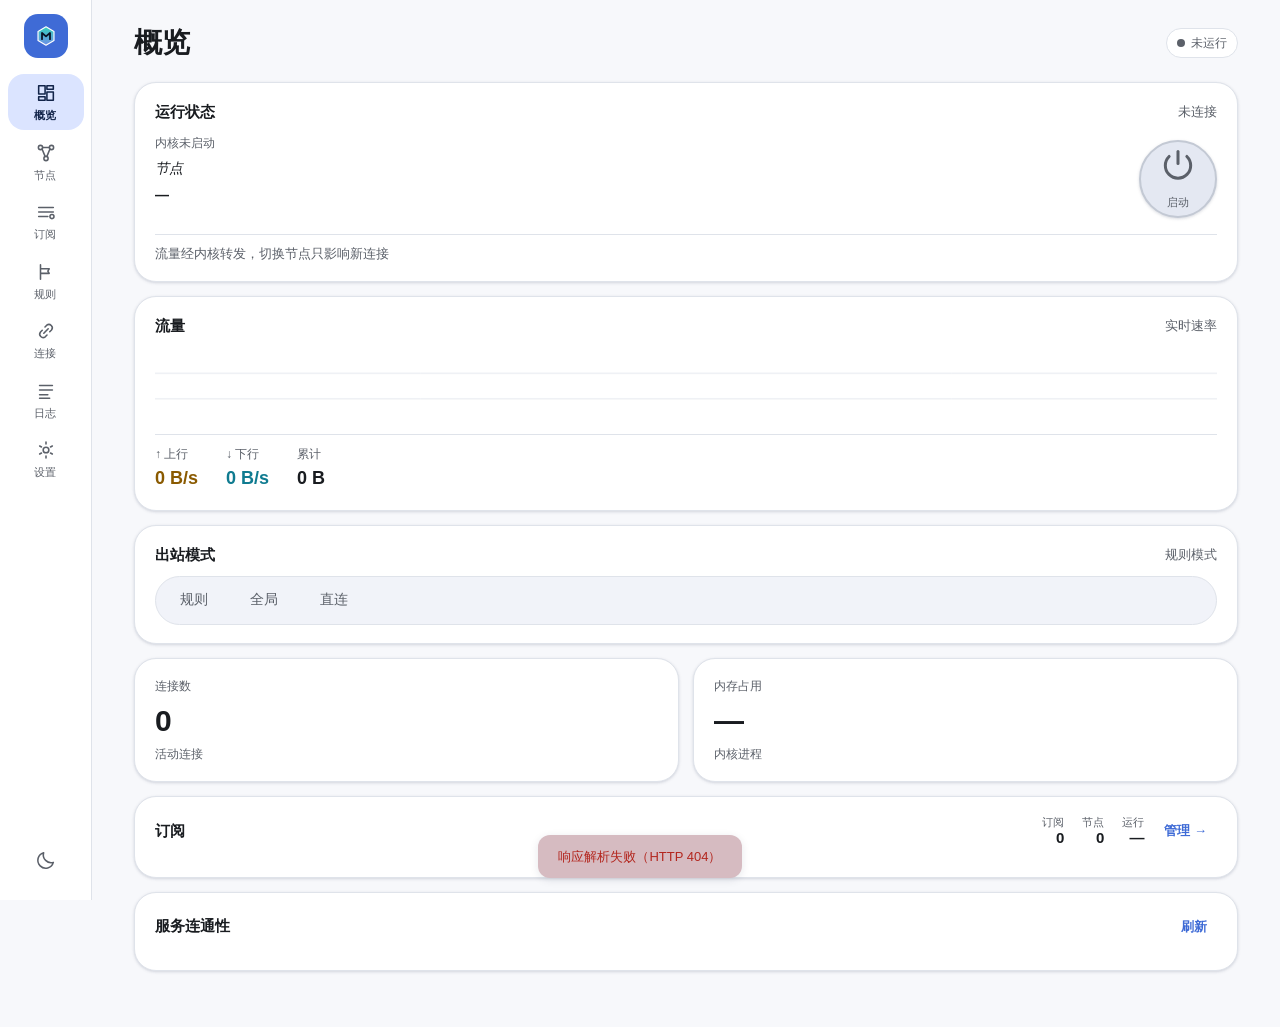
==== web/index.html @ f8d4b7fa "fix(kernel): 内核下载与版本查询支持镜像回退（国内直连 GitHub 超时）（1.7.11）" ====
<!doctype html>
<html lang="zh-CN" data-theme="dark">
<head>
<meta charset="utf-8">
<meta name="viewport" content="width=device-width, initial-scale=1, viewport-fit=cover">
<meta name="theme-color" content="#0f1115">
<title>Mihomo 魔方 · 路由面板</title>
<link rel="stylesheet" href="app.css?v=1.7.11">
<link rel="icon" type="image/png" href="/icon-256.png">
<link rel="apple-touch-icon" href="/icon-256.png">
</head>
<body>

<svg style="display:none" aria-hidden="true">
  <symbol id="i-dash" viewBox="0 0 24 24"><path d="M4 13h7V4H4zM13 20h7v-9h-7zM4 20h7v-4H4zM13 8h7V4h-7z"/></symbol>
  <symbol id="i-nodes" viewBox="0 0 24 24"><circle cx="6" cy="6" r="2.3"/><circle cx="18" cy="6" r="2.3"/><circle cx="12" cy="18" r="2.3"/><path d="M7.7 7.6 11 15.7M16.3 7.6 13 15.7M8.3 6h7.4"/></symbol>
  <symbol id="i-subs" viewBox="0 0 24 24"><path d="M4 7h16M4 12h16M4 17h10"/><circle cx="18.5" cy="17" r="2.2"/></symbol>
  <symbol id="i-rules" viewBox="0 0 24 24"><path d="M6 4v16M6 8.5h9.5L14 11l1.5 2.5H6"/></symbol>
  <symbol id="i-logs" viewBox="0 0 24 24"><path d="M5 6h14M5 11h14M5 16h9M5 20h11"/></symbol>
  <symbol id="i-settings" viewBox="0 0 24 24"><circle cx="12" cy="12" r="3.1"/><path d="M12 3.2v2.3M12 18.5v2.3M5.1 7.6l2 1.1M16.9 15.3l2 1.1M5.1 16.4l2-1.1M16.9 8.7l2-1.1"/></symbol>
  <symbol id="i-power" viewBox="0 0 24 24"><path d="M12 3.5v7.5"/><path d="M6.4 6.6a8 8 0 1 0 11.2 0"/></symbol>
  <symbol id="i-refresh" viewBox="0 0 24 24"><path d="M20 12a8 8 0 1 1-2.4-5.7"/><path d="M20 4.2v4.6h-4.6"/></symbol>
  <symbol id="i-bolt" viewBox="0 0 24 24"><path d="M13 2.5 5 13.8h5.8l-1 7.7 8.2-11.2H12z"/></symbol>
  <symbol id="i-download" viewBox="0 0 24 24"><path d="M12 3.5v11"/><path d="M7.5 10.5 12 15l4.5-4.5"/><path d="M4.5 19.5h15"/></symbol>
  <symbol id="i-plus" viewBox="0 0 24 24"><path d="M12 5.5v13M5.5 12h13"/></symbol>
  <symbol id="i-trash" viewBox="0 0 24 24"><path d="M4 7h16M9.5 7V4.5h5V7M6.5 7l.9 12.5h9.2L17.5 7"/></symbol>
  <symbol id="i-edit" viewBox="0 0 24 24"><path d="M4 20h4L20 8l-4-4L4 16z"/></symbol>
  <symbol id="i-search" viewBox="0 0 24 24"><circle cx="11" cy="11" r="6.3"/><path d="M15.8 15.8 20.5 20.5"/></symbol>
  <symbol id="i-copy" viewBox="0 0 24 24"><rect x="9" y="9" width="11" height="11" rx="2.5"/><path d="M15 5.5A2.5 2.5 0 0 0 12.5 3h-7A2.5 2.5 0 0 0 3 5.5v7A2.5 2.5 0 0 0 5.5 15"/></symbol>
  <symbol id="i-sun" viewBox="0 0 24 24"><circle cx="12" cy="12" r="3.8"/><path d="M12 2.5v2M12 19.5v2M2.5 12h2M19.5 12h2M5.2 5.2l1.4 1.4M17.4 17.4l1.4 1.4M5.2 18.8l1.4-1.4M17.4 6.6l1.4-1.4"/></symbol>
  <symbol id="i-moon" viewBox="0 0 24 24"><path d="M20 14.6A8.6 8.6 0 0 1 9.4 4a8.6 8.6 0 1 0 10.6 10.6z"/></symbol>
  <symbol id="i-check" viewBox="0 0 24 24"><path d="M5 12.8 9.6 17.4 19 8"/></symbol>
  <symbol id="i-upload" viewBox="0 0 24 24"><path d="M12 16V4.5"/><path d="M7.5 9 12 4.5 16.5 9"/><path d="M4.5 15.5v3A1.5 1.5 0 0 0 6 20h12a1.5 1.5 0 0 0 1.5-1.5v-3"/></symbol>
  <symbol id="i-undo" viewBox="0 0 24 24"><path d="M4 9.5h9a5.5 5.5 0 1 1 0 11H9"/><path d="M7.5 5.5 3.5 9.5l4 4"/></symbol>
  <symbol id="i-chip" viewBox="0 0 24 24"><rect x="7" y="7" width="10" height="10" rx="2"/><path d="M10 3.5v2M14 3.5v2M10 18.5v2M14 18.5v2M3.5 10h2M3.5 14h2M18.5 10h2M18.5 14h2"/></symbol>
  <symbol id="i-conn" viewBox="0 0 24 24"><path d="M9.6 14.4 14.4 9.6"/><path d="M7.9 11.2 6 13.1a3.7 3.7 0 0 0 5.2 5.2l1.9-1.9"/><path d="M16.1 12.8 18 10.9a3.7 3.7 0 0 0-5.2-5.2l-1.9 1.9"/></symbol>
</svg>

<div class="shell">
  <aside class="rail">
    <div class="rail-brand" title="Mihomo 魔方">
      <svg viewBox="0 0 32 32" width="26" height="26" aria-hidden="true">
        <defs><linearGradient id="mg" x1="0" y1="0" x2="0" y2="1">
          <stop offset="0" stop-color="#35D0BA"/><stop offset="1" stop-color="#6E8FE8"/>
        </linearGradient></defs>
        <path d="M16 2.6 27.6 9.3v13.4L16 29.4 4.4 22.7V9.3z" fill="url(#mg)"/>
        <path d="M10.2 20.6V11.6l5.8 4.9 5.8-4.9v9" fill="none" stroke="#0B1324" stroke-width="2.6"
              stroke-linecap="round" stroke-linejoin="round"/>
      </svg>
    </div>
    <nav class="rail-nav" id="railNav">
      <button class="rail-item active" data-view="overview"><svg><use href="#i-dash"/></svg><em>概览</em></button>
      <button class="rail-item" data-view="nodes"><svg><use href="#i-nodes"/></svg><em>节点</em></button>
      <button class="rail-item" data-view="subs"><svg><use href="#i-subs"/></svg><em>订阅</em></button>
      <button class="rail-item" data-view="rules"><svg><use href="#i-rules"/></svg><em>规则</em></button>
      <button class="rail-item" data-view="connections"><svg><use href="#i-conn"/></svg><em>连接</em></button>
      <button class="rail-item" data-view="logs"><svg><use href="#i-logs"/></svg><em>日志</em></button>
      <button class="rail-item" data-view="settings"><svg><use href="#i-settings"/></svg><em>设置</em></button>
    </nav>
    <button class="rail-theme" id="themeBtn" title="切换主题"><svg><use href="#i-sun"/></svg></button>
  </aside>

  <main class="main">
    <header class="appbar">
      <h1 id="viewTitle">概览</h1>
      <div class="appbar-right">
        <span class="chip status" id="enginePill"><i></i><span>未运行</span></span>
      </div>
    </header>

    <!-- ================= 概览 ================= -->
    <section class="view" id="view-overview">
      <div class="dash">

        <!-- 运行状态 -->
        <div class="card dash-card span2 out-card">
          <div class="card-head">
            <h2>运行状态</h2>
            <span class="muted" id="heroState">未连接</span>
          </div>
          <div class="out-main">
            <div class="out-ip">
              <span class="out-sub" id="heroSub">内核未启动</span>
              <div class="kv out-node"><i>节点</i><b id="netNode">—</b><em id="netNodeDelay"></em></div>
            </div>
            <button class="power-ring" id="btnPowerRing" title="启动 / 停止代理">
              <svg><use href="#i-power"/></svg>
              <span class="ring-label" id="ringLabel">启动</span>
            </button>
          </div>
          <div class="out-foot">
            <span class="muted" id="outHint">流量经内核转发，切换节点只影响新连接</span>
            <button class="btn tonal small hidden" id="btnRestart"><svg><use href="#i-refresh"/></svg><span>重启</span></button>
          </div>
        </div>

        <!-- 流量 -->
        <div class="card dash-card span2 traffic-card">
          <div class="card-head"><h2>流量</h2><span class="muted">实时速率</span></div>
          <canvas id="spark" height="80"></canvas>
          <div class="traffic-row">
            <div class="traffic-cell"><span class="lbl">↑ 上行</span><b id="upSpeed">0 B/s</b></div>
            <div class="traffic-cell"><span class="lbl">↓ 下行</span><b id="downSpeed">0 B/s</b></div>
            <div class="traffic-cell"><span class="lbl">累计</span><b id="totalTraffic">0 B</b></div>
          </div>
        </div>

        <!-- 出站模式 -->
        <div class="card dash-card span2 mode-card">
          <div class="card-head"><h2>出站模式</h2><span class="muted" id="modeActual">规则模式</span></div>
          <div class="segmented" id="modeSeg">
            <button data-mode="rule"><svg class="tick"><use href="#i-check"/></svg>规则</button>
            <button data-mode="global"><svg class="tick"><use href="#i-check"/></svg>全局</button>
            <button data-mode="direct"><svg class="tick"><use href="#i-check"/></svg>直连</button>
          </div>
        </div>

        <!-- 连接数 -->
        <div class="card dash-card stat-card">
          <span class="lbl">连接数</span><b class="big" id="statConns">0</b><span class="sub">活动连接</span>
        </div>

        <!-- 内存 -->
        <div class="card dash-card stat-card">
          <span class="lbl">内存占用</span><b class="big" id="statMem">—</b><span class="sub">内核进程</span>
        </div>

        <!-- 订阅概览 -->
        <div class="card dash-card span4 subs-card">
          <div class="card-head">
            <h2>订阅</h2>
            <div class="stat-row">
              <div class="mini"><span>订阅</span><b id="statSubs">0</b></div>
              <div class="mini"><span>节点</span><b id="statNodes">0</b></div>
              <div class="mini"><span>运行</span><b id="statUptime">—</b></div>
            </div>
            <button class="text-btn" data-goto="subs">管理 →</button>
          </div>
          <div class="sub-summary" id="subSummary"></div>
        </div>

        <!-- 服务连通性 -->
        <div class="card dash-card span4 reach-card">
          <div class="card-head"><h2>服务连通性</h2><button class="text-btn" id="btnReachRefresh">刷新</button></div>
          <div class="reach-grid" id="reachList"></div>
        </div>
      </div>

      <div class="hidden"><span id="statLanIp"></span></div>
    </section>

    <!-- ================= 节点 ================= -->
    <section class="view hidden" id="view-nodes">
      <div class="toolbar">
        <label class="field-search"><svg><use href="#i-search"/></svg><input id="nodeSearch" placeholder="搜索节点 / 订阅"></label>
        <select id="nodeSort" class="select compact" title="排序方式">
          <option value="default">默认顺序</option>
          <option value="delay">延迟从低到高</option>
          <option value="name">名称 A→Z</option>
          <option value="nameDesc">名称 Z→A</option>
        </select>
        <button class="btn tonal" id="btnTestAll"><svg><use href="#i-bolt"/></svg><span>全部测速</span></button>
      </div>
      <div class="group-tabs" id="groupTabs"></div>
      <div class="card hidden" id="nodesPreviewHint" style="margin-bottom:12px">
        <p class="muted" style="margin:0">节点已从订阅中读取（预览）。点「概览 → 启动代理」后即可切换节点与测速。</p>
      </div>
      <div id="groups"></div>
      <div class="empty hidden" id="nodesEmpty">
        <svg><use href="#i-nodes"/></svg>
        <p>还没有可用节点</p>
        <button class="btn filled" data-goto="subs">去添加订阅</button>
      </div>
    </section>

    <!-- ================= 订阅 ================= -->
    <section class="view hidden" id="view-subs">
      <div class="toolbar">
        <span class="muted" id="subsHint">订阅会定时拉取并转换成 mihomo 节点</span>
        <div class="toolbar-actions">
          <button class="btn tonal" id="btnRefreshAll"><svg><use href="#i-refresh"/></svg><span>全部更新</span></button>
          <button class="btn tonal" id="btnImportSub"><svg><use href="#i-upload"/></svg><span>导入配置</span></button>
          <button class="btn filled" id="btnAddSub"><svg><use href="#i-plus"/></svg><span>添加订阅</span></button>
        </div>
      </div>
      <div id="subList"></div>
      <div class="empty hidden" id="subsEmpty">
        <svg><use href="#i-subs"/></svg>
        <p>还没有订阅</p>
        <button class="btn filled" id="btnAddSub2">添加第一个订阅</button>
      </div>
    </section>

    <!-- ================= 规则 ================= -->
    <section class="view hidden" id="view-rules">
      <div class="toolbar">
        <label class="field-search"><svg><use href="#i-search"/></svg><input id="ruleSearch" placeholder="搜索规则"></label>
        <select id="ruleFilter" class="select"><option value="">全部策略</option></select>
      </div>
      <div class="card">
        <div class="card-head"><h2>生效规则</h2><span class="muted" id="ruleCount"></span></div>
        <div class="rule-list" id="ruleList"></div>
      </div>
    </section>

    <!-- ================= 连接 ================= -->
    <section class="view hidden" id="view-connections">
      <div class="conn-stats">
        <div class="card tile"><span>连接数</span><b id="connCount">—</b></div>
        <div class="card tile"><span>累计上行</span><b id="connUp">—</b></div>
        <div class="card tile"><span>累计下行</span><b id="connDown">—</b></div>
      </div>

      <div class="card">
        <div class="card-head">
          <h2>活动连接</h2>
          <span class="muted" id="connUpdated">—</span>
          <label class="field-search compact" style="margin-left:auto"><svg><use href="#i-search"/></svg><input id="connSearch" placeholder="过滤主机 / 规则"></label>
          <button class="text-btn" id="btnCloseAllConns">全部关闭</button>
        </div>
        <div class="conn-table" id="connTable">
          <div class="conn-head">
            <span>主机</span><span>规则</span><span>链路</span><span>流量</span><span>时长</span><span></span>
          </div>
          <div class="conn-body" id="connBody"></div>
        </div>
        <div class="empty hidden" id="connEmpty">
          <svg><use href="#i-conn"/></svg>
          <p>暂无活动连接</p>
        </div>
      </div>
    </section>

    <!-- ================= 日志 ================= -->
    <section class="view hidden" id="view-logs">
      <div class="toolbar">
        <div class="toolbar-actions">
          <select id="logLevelSel" class="select compact" title="内核日志级别">
            <option value="debug">debug</option>
            <option value="info">info</option>
            <option value="warning">warning</option>
            <option value="error">error</option>
          </select>
          <label class="field-search compact"><svg><use href="#i-search"/></svg><input id="logSearch" placeholder="过滤日志"></label>
          <label class="check"><input type="checkbox" id="logAuto" checked><span>自动滚动</span></label>
          <label class="check"><input type="checkbox" id="logPause"><span>暂停</span></label>
        </div>
        <button class="btn text" id="btnClearLog">清屏</button>
      </div>
      <div class="card logcard"><pre id="logBox" class="logbox"></pre></div>
    </section>

    <!-- ================= 设置 ================= -->
    <section class="view hidden" id="view-settings">
      <div class="card">
        <div class="card-head"><h2><svg class="head-ico"><use href="#i-chip"/></svg>mihomo 内核</h2></div>
        <div class="kv">
          <div><span>当前版本</span><b id="kVer">—</b></div>
          <div><span>文件大小</span><b id="kSize">—</b></div>
          <div><span>安装时间</span><b id="kMtime">—</b></div>
          <div><span>SHA-256</span><code id="kSha">—</code></div>
        </div>
        <div class="dropzone" id="kDrop">
          <svg><use href="#i-upload"/></svg>
          <p><b>拖入 mihomo 二进制</b>，或点击选择文件</p>
          <span class="muted">支持 linux-armv7 的原始可执行文件，或 GitHub release 的 <code>.gz</code>；上限 96 MB</span>
          <input type="file" id="kFile" accept=".gz,application/octet-stream,*/*" hidden>
        </div>
        <div class="upload-progress hidden" id="kProgress">
          <div class="bar"><span id="kBar"></span></div>
          <div class="muted" id="kProgressText">准备上传…</div>
        </div>
        <div class="notice hidden" id="kResult"></div>
        <div class="kernel-update">
          <div class="row-actions">
            <button class="btn tonal" id="btnKernelCheck"><svg><use href="#i-refresh"/></svg><span>检查更新</span></button>
            <button class="btn filled hidden" id="btnKernelUpdate"><svg><use href="#i-download"/></svg><span>立即更新</span></button>
            <span class="muted" id="kUpdateHint">更新源：github.com/fanghengxuan/mihomo（slim 构建）</span>
          </div>
        </div>
        <div class="row-actions">
          <button class="btn text" id="btnRollbackKernel"><svg><use href="#i-undo"/></svg><span>回滚上一版本</span></button>
          <span class="muted" id="kBackupHint"></span>
        </div>
      </div>

      <div class="card">
        <div class="card-head"><h2>引擎</h2></div>
        <div class="kv">
          <div><span>运行状态</span><span class="chip status" id="setEnginePill"><i></i><span>未运行</span></span></div>
          <div><span>内核版本</span><b id="setEngineVer">—</b></div>
          <div><span>转发规则</span><b id="setIptables">—</b></div>
        </div>
        <div class="row-actions">
          <button class="btn tonal" id="btnReloadCfg"><svg><use href="#i-refresh"/></svg><span>重载配置</span></button>
          <button class="btn text" id="btnRestart2">重启内核</button>
        </div>
      </div>

      <div class="card">
        <div class="card-head">
          <h2><svg class="head-ico"><use href="#i-chip"/></svg>服务状态</h2>
          <button class="text-btn" id="btnSvcRefresh">刷新</button>
        </div>
        <div class="kv">
          <div><span>内核可达性</span><b id="svcCore">—</b></div>
          <div><span>转发规则</span><b id="svcIptables">—</b></div>
          <div><span>端口</span><b id="svcPorts">—</b></div>
          <div><span>实际模式</span><b id="svcMode">—</b></div>
        </div>
        <p class="muted" id="svcHint">每 5 秒自动刷新（仅本页可见时）</p>
      </div>

      <div class="card">
        <div class="card-head"><h2>运行参数</h2></div>
        <div class="form-grid">
          <label class="field"><span>代理模式</span>
            <select id="s-mode" class="select"><option value="rule">规则</option><option value="global">全局</option><option value="direct">直连</option></select>
          </label>
          <label class="field"><span>规则预设</span>
            <select id="s-rulePreset" class="select"><option value="cn-direct">国内直连，其余走代理</option><option value="proxy-all">全部走代理</option></select>
          </label>
          <label class="field"><span>透明代理端口</span><input id="s-redirPort" type="number" min="1" max="65535"></label>
          <label class="field"><span>混合端口 (HTTP/SOCKS)</span><input id="s-mixedPort" type="number" min="1" max="65535"></label>
          <label class="field"><span>日志级别</span>
            <select id="s-logLevel" class="select"><option value="silent">silent</option><option value="error">error</option><option value="warning">warning</option><option value="info">info</option><option value="debug">debug</option></select>
          </label>
          <label class="field"><span>订阅自动更新（小时，0 = 关闭）</span><input id="s-subInterval" type="number" min="0" max="168"></label>
          <label class="field"><span>面板密码</span><input id="s-panelPassword" type="password" placeholder="留空则不校验"></label>
        </div>
        <div class="switch-grid">
          <label class="switch"><input type="checkbox" id="s-allowLan"><i></i><span>允许局域网访问代理端口</span></label>
          <label class="switch"><input type="checkbox" id="s-autoStart"><i></i><span>开机自启</span></label>
          <label class="switch"><input type="checkbox" id="s-blockQuic"><i></i><span>阻断 QUIC（UDP 443）</span></label>
          <label class="switch"><input type="checkbox" id="s-sniffer"><i></i><span>域名嗅探</span></label>
          <label class="switch"><input type="checkbox" id="s-routerSelf"><i></i><span>同时代理路由器自身（实验）</span></label>
        </div>
        <div class="row-actions">
          <button class="btn text" id="btnResetSettings">恢复默认</button>
        </div>
      </div>


      <div class="card">
        <div class="card-head"><h2>订阅拉取</h2></div>
        <div class="form-grid">
          <label class="field"><span>请求 UA 预设</span>
            <select id="s-subUA" class="select">
              <option value="default">默认（clash.meta）</option>
              <option value="curl">curl/wget</option>
              <option value="v2rayn">V2rayN</option>
              <option value="v2rayng">V2rayNG</option>
              <option value="shadowrocket">Shadowrocket</option>
              <option value="custom">自定义</option>
            </select>
          </label>
          <label class="field"><span>自定义 UA（选「自定义」时生效）</span><input id="s-subUACustom" placeholder="比如 ClashforWindows/0.20.39"></label>
          <label class="field"><span>下载方式</span>
            <select id="s-subProxyMode" class="select">
              <option value="auto">自动（直连失败后走本机代理）</option>
              <option value="direct">仅直连</option>
              <option value="proxy">仅走代理</option>
            </select>
          </label>
        </div>
        <div class="switch-grid">
          <label class="switch"><input type="checkbox" id="s-subInsecure"><i></i><span>跳过订阅证书校验（路由器时间不准时必需）</span></label>
        </div>
      </div>


      <div class="card">
        <div class="card-head"><h2>国内 IP 规则</h2><span class="muted" id="ruleMeta">—</span></div>
        <p class="muted">用于「国内直连」判断。默认从内置镜像列表下载；也可填自己的规则源。</p>
        <div class="form-grid">
          <label class="field"><span>规则来源</span>
            <select id="s-ruleSourcePreset" class="select">
              <option value="chnroutes2">chnroutes2（推荐）· ≈3900 条</option>
              <option value="17mon">17mon china_ip_list · ≈7400 条</option>
              <option value="loyalsoldier">Loyalsoldier/geoip · ≈10000 条</option>
              <option value="custom">自定义地址…</option>
            </select>
          </label>
          <label class="field"><span>更新间隔（小时）</span>
            <input id="s-ruleIntervalH" type="number" min="1" max="720" value="24">
          </label>
        </div>
        <label class="field hidden" id="ruleCustomWrap"><span>自定义规则源（纯 CIDR 文本）</span>
          <input id="s-ruleSourceURL" placeholder="https://…/chnroutes.txt">
        </label>
        <div class="switch-grid">
          <label class="switch"><input type="checkbox" id="s-ruleAutoUpdate"><i></i><span>自动更新规则</span></label>
        </div>
        <div class="row-actions" style="margin-top:10px">
          <button class="btn tonal" id="btnRuleUpdate">立即更新</button>
        </div>
      </div>


      <div class="card">
        <div class="card-head"><h2>DNS</h2><span class="muted" id="dnsMeta">默认关闭（交给路由器 dnsmasq）</span></div>
        <p class="muted">开启后由 mihomo 自己解析域名，可用 fake-ip 加速首包；路由器上用 redir-host 更稳。</p>
        <div class="switch-grid">
          <label class="switch"><input type="checkbox" id="s-dnsEnable"><i></i><span>启用 mihomo DNS</span></label>
        </div>
        <div class="form-grid">
          <label class="field"><span>模式</span>
            <select id="s-dnsMode" class="select">
              <option value="redir-host">redir-host（推荐，路由器）</option>
              <option value="fake-ip">fake-ip（更快，可能影响部分 App）</option>
            </select>
          </label>
          <label class="field"><span>监听地址（留空=不监听）</span><input id="s-dnsListen" placeholder="0.0.0.0:1053"></label>
          <label class="field"><span>上游 DNS（逗号分隔）</span><input id="s-dnsNameserver" placeholder="223.5.5.5,119.29.29.29"></label>
          <label class="field"><span>回落 DNS（逗号分隔）</span><input id="s-dnsFallback" placeholder="1.1.1.1,8.8.8.8"></label>
          <label class="field"><span>fake-ip 网段（仅 fake-ip 模式）</span><input id="s-dnsFakeIpRange" placeholder="198.18.0.1/16"></label>
        </div>
      </div>

      <div class="card">
        <div class="card-head"><h2>备份与恢复</h2><span class="muted">含订阅地址，请妥善保管</span></div>
        <p class="muted">导出设置、订阅和已下载的节点文件；换机或重装后导入即可恢复，不必重新拉订阅。</p>
        <div class="row-actions">
          <button class="btn tonal" id="btnBackupExport"><svg><use href="#i-plus"/></svg><span>导出备份</span></button>
          <button class="btn tonal" id="btnBackupImport"><svg><use href="#i-plus"/></svg><span>导入备份</span></button>
          <input type="file" id="backupFile" accept="application/json,.json" class="hidden">
          <span class="muted" id="backupHint">未导出</span>
        </div>
      </div>

      <div class="card">
        <div class="card-head"><h2>定时重启</h2></div>
        <p class="muted">内核长时间运行可能内存上涨，定时重启可保持稳定；面板本身不需要重启。</p>
        <div class="form-grid">
          <label class="field"><span>每 N 小时重启（1–168）</span>
            <input id="s-restartEveryHours" type="number" min="1" max="168" value="24">
          </label>
          <label class="field"><span>每天固定时刻（HH:MM，留空则不用）</span>
            <input id="s-restartAt" placeholder="03:30" inputmode="numeric" autocomplete="off">
          </label>
        </div>
        <div class="switch-grid">
          <label class="switch"><input type="checkbox" id="s-autoRestart"><i></i><span>启用定时重启</span></label>
        </div>
        <div class="kv" style="margin-top:14px">
          <div><span>上次重启</span><b id="setLastRestart">—</b></div>
          <div><span>下次重启</span><b id="setNextRestart">—</b></div>
        </div>
      </div>

      <div class="card">
        <div class="card-head"><h2>自动选择</h2></div>
        <p class="muted">按延迟自动挑选最快节点。间隔越短故障切换越快但更耗流量；容差用于避免在相近延迟的节点之间来回抖。</p>
        <div class="form-grid">
          <label class="field"><span>检查间隔（秒，30–3600）</span>
            <input id="s-autoIntervalSec" type="number" min="30" max="3600" value="300">
          </label>
          <label class="field"><span>容差（毫秒，0–1000）</span>
            <input id="s-autoToleranceMs" type="number" min="0" max="1000" value="50">
          </label>
        </div>
      </div>

      <div class="card">
        <div class="card-head"><h2>存储占用</h2><span class="muted" id="storageMeta">—</span></div>
        <p class="muted" id="storageDetail">路由器 jffs 分区较小，日志、内核备份与订阅缓存会定期自动清理。</p>
        <div class="row-actions" style="margin-top:10px">
          <button class="btn tonal" id="btnStorageClean">立即清理</button>
        </div>
      </div>

      <div class="settings-footer">
        <button class="btn filled" id="btnSaveSettingsBottom">保存全部设置</button>
        <span class="muted">改动都在这一处保存；定时重启、自动选择、规则来源和订阅拉取参数改完会自动保存</span>
      </div>

      <div class="card">
        <div class="card-head"><h2>关于</h2></div>
        <div class="kv">
          <div><span>面板版本</span><b id="aboutVer">—</b></div>
          <div><span>平台</span><b id="aboutPlatform">linux/arm</b></div>
          <div><span>数据目录</span><code id="aboutData">—</code></div>
        </div>
      </div>
    </section>
  </main>

  <nav class="bottom-nav" id="bottomNav">
    <button class="active" data-view="overview"><svg><use href="#i-dash"/></svg><em>概览</em></button>
    <button data-view="nodes"><svg><use href="#i-nodes"/></svg><em>节点</em></button>
    <button data-view="subs"><svg><use href="#i-subs"/></svg><em>订阅</em></button>
    <button data-view="rules"><svg><use href="#i-rules"/></svg><em>规则</em></button>
    <button data-view="connections"><svg><use href="#i-conn"/></svg><em>连接</em></button>
    <button data-view="settings"><svg><use href="#i-settings"/></svg><em>设置</em></button>
  </nav>
</div>




<!-- 原始内容弹窗 -->
<div class="scrim hidden" id="rawModal">
  <div class="dialog wide">
    <h2 id="rawTitle">订阅原始内容</h2>
    <p class="muted" id="rawMeta"></p>
    <pre class="prog-log" id="rawBody" style="white-space:pre-wrap;max-height:340px"></pre>
    <div class="row-actions">
      <span style="flex:1"></span>
      <button class="btn text" id="rawClose">关闭</button>
    </div>
  </div>
</div>

<!-- 导入配置弹窗 -->
<div class="scrim hidden" id="importModal">
  <div class="dialog wide">
    <h2>导入配置</h2>
    <p class="muted">把在电脑上抓好的订阅内容粘进来（Clash YAML、base64 或明文节点链接都行）。订阅地址在路由器上拉不动时用它。</p>
    <label class="field"><span>名称</span><input id="f-importName" placeholder="比如 机场A"></label>
    <label class="field"><span>配置内容</span>
      <textarea id="f-importContent" rows="9" placeholder="proxies: …&#10;或&#10;ss://… / vmess://…"></textarea>
    </label>
    <div class="row-actions">
      <button class="btn text" id="btnImportFile">从文件读取</button>
      <input type="file" id="importFile" accept=".yaml,.yml,.txt,.json,text/*" hidden>
      <span style="flex:1"></span>
      <button class="btn text" id="importCancel">取消</button>
      <button class="btn filled" id="importSave">导入</button>
    </div>
  </div>
</div>

<!-- 订阅弹窗 -->
<div class="scrim hidden" id="subModal">
  <div class="dialog">
    <h2 id="subModalTitle">添加订阅</h2>
    <label class="field"><span>名称</span><input id="f-subName" placeholder="比如 机场A"></label>
    <label class="field"><span>订阅链接</span><input id="f-subUrl" placeholder="https://..." inputmode="url"></label>
    <label class="field"><span>自动更新间隔（小时，0 跟随全局）</span><input id="f-subInterval" type="number" min="0" max="168" value="0"></label>
    <label class="field"><span>只保留匹配的节点（正则，留空=全部）</span><input id="f-subInclude" placeholder="例如 香港|HK|Hong Kong"></label>
    <label class="field"><span>排除匹配的节点（正则）</span><input id="f-subExclude" placeholder="例如 过期|官|流量|试用"></label>
    <p class="muted" style="margin:-4px 0 6px">过滤在 mihomo 加载节点时生效，节点数按过滤后统计。</p>
    <div class="prog-log hidden" id="subProgLog"></div>
    <div class="dialog-actions">
      <button class="btn text" id="subModalCancel">取消</button>
      <button class="btn filled" id="subModalSave">保存</button>
    </div>
  </div>
</div>

<!-- 登录弹窗 -->
<div class="scrim hidden" id="loginModal">
  <div class="dialog">
    <h2>需要登录</h2>
    <p class="muted">面板设置了访问密码</p>
    <label class="field"><span>密码</span><input id="f-password" type="password" autocomplete="current-password"></label>
    <div class="dialog-actions"><button class="btn filled" id="loginBtn">登录</button></div>
  </div>
</div>

<!-- 出站详情弹窗 -->
<div class="scrim hidden" id="progModal">
  <div class="dialog wide">
    <h2 id="progTitle">正在处理…</h2>
    <div class="prog-log" id="progLog"></div>
    <div class="row-actions">
      <span class="muted" id="progElapsed">0.0s</span>
      <span style="flex:1"></span>
      <button class="btn text hidden" id="progClose">关闭</button>
    </div>
  </div>
</div>

<div class="snackbar-wrap" id="toasts"></div>
<script src="app.js?v=1.7.11"></script>
</body>
</html>
---- web/app.css ----
/* =====================================================================
 * mihomo-merlin 面板 —— Material 3 / FlClash 风格
 * 设计语言参考 FlClash：M3 色板（深色下主色是浅蓝 #A8C7FA）、
 * 24px 圆角卡片、导航栏（桌面 rail / 移动 bottom bar）、分段按钮、Snackbar
 * ===================================================================*/

:root{
  --md-surface:#0f1115;
  --md-surface-1:#171a20;
  --md-surface-2:#1d2128;
  --md-surface-3:#242932;
  --md-surface-4:#2b313b;
  --md-on-surface:#e3e2e6;
  --md-on-surface-var:#a8abb3;
  --md-outline:#3a4049;
  --md-outline-var:#2a2f37;

  --md-primary:#a8c7fa;
  --md-on-primary:#0a1a33;
  --md-primary-container:#23406b;
  --md-on-primary-container:#d6e3ff;

  --md-secondary-container:#2d3138;
  --md-on-secondary-container:#dfe2e8;

  --md-tertiary:#7fd3e8;
  --md-error:#ffb4ab;
  --md-success:#7ddca8;
  --md-warn:#ffd18c;

  --radius-xl:28px;
  --radius-lg:22px;
  --radius-md:16px;
  --radius-sm:12px;
  --elev-1:0 1px 2px rgba(0,0,0,.28), 0 1px 3px 1px rgba(0,0,0,.16);
  --elev-2:0 2px 6px rgba(0,0,0,.32), 0 1px 2px rgba(0,0,0,.24);
}

:root[data-theme="light"]{
  --md-surface:#f7f8fb;
  --md-surface-1:#ffffff;
  --md-surface-2:#f1f3f9;
  --md-surface-3:#e9edf5;
  --md-surface-4:#e0e5ef;
  --md-on-surface:#191c20;
  --md-on-surface-var:#5b6069;
  --md-outline:#c3c9d4;
  --md-outline-var:#dfe3ea;

  --md-primary:#3f6bd6;
  --md-on-primary:#ffffff;
  --md-primary-container:#dbe4ff;
  --md-on-primary-container:#12244a;

  --md-secondary-container:#e4e8f2;
  --md-on-secondary-container:#1e232c;

  --md-tertiary:#0f7b90;
  --md-error:#b3261e;
  --md-success:#1e7f4e;
  --md-warn:#8a5a00;

  --elev-1:0 1px 2px rgba(20,30,60,.08), 0 1px 3px 1px rgba(20,30,60,.06);
  --elev-2:0 2px 8px rgba(20,30,60,.10);
}

*{box-sizing:border-box}
html,body{height:100%}
body{
  margin:0;background:var(--md-surface);color:var(--md-on-surface);
  font-family:-apple-system,BlinkMacSystemFont,"Segoe UI","PingFang SC","Hiragino Sans GB","Microsoft YaHei",sans-serif;
  font-size:14px;line-height:1.5;-webkit-font-smoothing:antialiased;
  font-variant-numeric:tabular-nums;
}
h1,h2,h3{margin:0;font-weight:600}
button{font:inherit;color:inherit;cursor:pointer;border:0;background:none}
input,select{font:inherit;color:inherit}
code{font-family:ui-monospace,SFMono-Regular,Menlo,monospace;font-size:12px}
.hidden{display:none !important}
.muted{color:var(--md-on-surface-var);font-size:12.5px}
svg{width:22px;height:22px;fill:none;stroke:currentColor;stroke-width:1.7;stroke-linecap:round;stroke-linejoin:round;flex:0 0 auto}

/* ---------------- 骨架 ---------------- */
.shell{display:flex;min-height:100vh}
.rail{
  width:92px;flex:0 0 92px;display:flex;flex-direction:column;align-items:center;gap:6px;
  padding:14px 8px 16px;border-right:1px solid var(--md-outline-var);
  background:var(--md-surface-1);position:sticky;top:0;height:100vh;z-index:20;
}
.rail-brand{
  width:44px;height:44px;border-radius:14px;display:grid;place-items:center;margin-bottom:10px;
  background:var(--md-primary);color:var(--md-on-primary);font-weight:800;font-size:22px;
}
.rail-nav{display:flex;flex-direction:column;gap:4px;width:100%;align-items:center}
.rail-item{
  width:76px;padding:8px 0 6px;border-radius:16px;display:flex;flex-direction:column;align-items:center;gap:3px;
  color:var(--md-on-surface-var);transition:background .18s,color .18s;
}
.rail-item em{font-style:normal;font-size:11px;letter-spacing:.2px}
.rail-item:hover{background:var(--md-surface-2);color:var(--md-on-surface)}
.rail-item.active{background:var(--md-primary-container);color:var(--md-on-primary-container);font-weight:600}
.rail-theme{
  margin-top:auto;width:48px;height:48px;border-radius:16px;display:grid;place-items:center;
  color:var(--md-on-surface-var);
}
.rail-theme:hover{background:var(--md-surface-2);color:var(--md-on-surface)}

.main{flex:1;min-width:0;padding:22px 28px 56px;max-width:1160px;margin:0 auto;width:100%}
.appbar{display:flex;align-items:center;justify-content:space-between;gap:12px;margin-bottom:18px}
.appbar h1{font-size:28px;font-weight:600;letter-spacing:-.2px}
.appbar-right{display:flex;gap:10px;align-items:center}

.view{display:flex;flex-direction:column;gap:16px}
/* 只用位移动画：后台窗口里 Safari/WebKit 会暂停动画，
   若首帧是 opacity 就会让整页永久半透明 */
.view:not(.hidden){animation:viewin .18s ease}
@keyframes viewin{from{transform:translateY(2px)}to{transform:none}}

/* ---------------- 卡片 ---------------- */
.card{
  background:var(--md-surface-1);border-radius:var(--radius-lg);padding:18px 20px;
  box-shadow:var(--elev-1);border:1px solid var(--md-outline-var);
}
.card-head{display:flex;align-items:center;justify-content:space-between;gap:12px;margin-bottom:14px}
.card-head h2{font-size:16px;font-weight:600;display:flex;align-items:center;gap:8px}
.head-ico{width:18px;height:18px;color:var(--md-primary)}

/* ---------------- 按钮 ---------------- */
.btn{
  display:inline-flex;align-items:center;justify-content:center;gap:8px;
  padding:10px 20px;border-radius:999px;font-size:14px;font-weight:600;
  transition:filter .18s,transform .12s,background .18s;white-space:nowrap;
}
.btn svg{width:18px;height:18px}
.btn:active{transform:scale(.98)}
.btn:disabled{opacity:.5;cursor:not-allowed;transform:none}
.btn.filled{background:var(--md-primary);color:var(--md-on-primary)}
.btn.filled:hover{filter:brightness(1.06)}
.btn.tonal{background:var(--md-secondary-container);color:var(--md-on-secondary-container)}
.btn.tonal:hover{filter:brightness(1.1)}
.btn.text{color:var(--md-primary);padding:10px 14px}
.btn.text:hover{background:color-mix(in srgb,var(--md-primary) 10%,transparent)}
.btn.danger{background:color-mix(in srgb,var(--md-error) 16%,transparent);color:var(--md-error)}
.btn.small{padding:6px 12px;font-size:12.5px;border-radius:999px;font-weight:500}
.text-btn{padding:6px 10px;border-radius:999px;color:var(--md-primary);font-size:13px;font-weight:600}
.text-btn:hover{background:color-mix(in srgb,var(--md-primary) 10%,transparent)}

/* ---------------- Chip / 状态 ---------------- */
.chip{
  display:inline-flex;align-items:center;gap:6px;padding:5px 12px;border-radius:999px;
  font-size:12.5px;background:var(--md-surface-2);color:var(--md-on-surface-var);
  border:1px solid var(--md-outline-var);white-space:nowrap;
}
.chip.status i{width:8px;height:8px;border-radius:50%;background:var(--md-on-surface-var)}
.chip.status.on{color:var(--md-success);border-color:color-mix(in srgb,var(--md-success) 35%,transparent);
  background:color-mix(in srgb,var(--md-success) 12%,transparent)}
.chip.status.on i{background:var(--md-success);animation:breathe 2s infinite}
.chip.ok{color:var(--md-success);border-color:color-mix(in srgb,var(--md-success) 30%,transparent)}
.chip.err{color:var(--md-error);border-color:color-mix(in srgb,var(--md-error) 32%,transparent)}
@keyframes breathe{0%,100%{box-shadow:0 0 0 0 rgba(125,220,168,.5)}50%{box-shadow:0 0 0 5px rgba(125,220,168,0)}}

/* ---------------- 概览 hero ---------------- */
.hero{
  padding:0;overflow:hidden;border-radius:var(--radius-xl);
  background:
    radial-gradient(120% 140% at 100% 0%, color-mix(in srgb,var(--md-primary) 16%,transparent), transparent 60%),
    radial-gradient(90% 120% at 0% 100%, color-mix(in srgb,var(--md-tertiary) 12%,transparent), transparent 55%),
    var(--md-surface-1);
}
.hero-main{display:flex;align-items:center;justify-content:space-between;gap:20px;padding:26px 26px 18px}
.hero-title{font-size:30px;font-weight:700;letter-spacing:-.4px}
.hero-sub{color:var(--md-on-surface-var);font-size:13.5px;margin-top:4px}
.hero-actions{display:flex;gap:10px;margin-top:18px;flex-wrap:wrap}
.power-ring{
  width:96px;height:96px;border-radius:50%;display:grid;place-items:center;flex:0 0 auto;
  background:var(--md-secondary-container);color:var(--md-on-surface-var);
  /* 只对 transform 做过渡：状态色必须立即生效，否则后台标签页会停在初始色 */
  border:2px solid var(--md-outline);transition:transform .18s;box-shadow:var(--elev-1);
}
.power-ring svg{width:38px;height:38px;stroke-width:1.9}
.power-ring:hover{transform:translateY(-2px)}
.power-ring.on{background:var(--md-primary);color:var(--md-on-primary);border-color:transparent;
  box-shadow:0 0 0 10px color-mix(in srgb,var(--md-primary) 14%,transparent)}
.hero-traffic{padding:0 26px 18px}
#spark{width:100%;height:56px;display:block;margin-top:2px}
.traffic-row{display:flex;gap:28px;margin-top:10px;flex-wrap:wrap}
.traffic-cell{display:flex;flex-direction:column;gap:2px}
.traffic-cell .lbl{font-size:12px;color:var(--md-on-surface-var)}
.traffic-cell b{font-size:19px;font-weight:600}
.traffic-cell:nth-child(1) b{color:var(--md-warn)}
.traffic-cell:nth-child(2) b{color:var(--md-tertiary)}

/* ---------------- 统计小块 ---------------- */
.tiles{display:grid;grid-template-columns:repeat(auto-fit,minmax(168px,1fr));gap:14px}
.tile{display:flex;flex-direction:column;gap:6px;padding:16px 18px}
.tile span{font-size:12.5px;color:var(--md-on-surface-var)}
.tile b{font-size:22px;font-weight:600;overflow:hidden;text-overflow:ellipsis;white-space:nowrap}

/* ---------------- 分段按钮 ---------------- */
.segmented{display:inline-flex;padding:4px;gap:2px;border-radius:999px;background:var(--md-surface-2);
  border:1px solid var(--md-outline-var)}
.segmented button{
  display:flex;align-items:center;gap:6px;padding:9px 20px;border-radius:999px;font-size:13.5px;
  color:var(--md-on-surface-var);
}
.segmented button .tick{width:16px;height:16px;display:none}
.segmented button.active{background:var(--md-primary);color:var(--md-on-primary);font-weight:600}
.segmented button.active .tick{display:block}

/* ---------------- 工具栏 / 输入 ---------------- */
.toolbar{display:flex;align-items:center;justify-content:space-between;gap:12px;flex-wrap:wrap}
.toolbar-actions{display:flex;gap:8px;align-items:center;flex-wrap:wrap}
.field-search{
  display:flex;align-items:center;gap:10px;padding:11px 18px;border-radius:999px;flex:1;min-width:200px;max-width:420px;
  background:var(--md-surface-1);border:1px solid var(--md-outline-var);color:var(--md-on-surface-var);
}
.field-search svg{width:18px;height:18px}
.field-search input{border:0;background:transparent;outline:none;width:100%;color:var(--md-on-surface);font-size:14px}
.field-search:focus-within{border-color:var(--md-primary)}
.select{
  padding:11px 34px 11px 16px;border-radius:999px;background:var(--md-surface-1);border:1px solid var(--md-outline-var);
  color:var(--md-on-surface);font-size:13.5px;outline:none;
  appearance:none;-webkit-appearance:none;
  background-image:url("data:image/svg+xml,%3Csvg xmlns='http://www.w3.org/2000/svg' width='12' height='8'%3E%3Cpath d='M1 1.5 6 6.5 11 1.5' fill='none' stroke='%23a8abb3' stroke-width='1.6' stroke-linecap='round'/%3E%3C/svg%3E");
  background-repeat:no-repeat;background-position:right 14px center;
}

/* ---------------- 节点列表 ---------------- */
.group{background:var(--md-surface-1);border-radius:var(--radius-lg);padding:16px 18px;margin-bottom:14px;
  box-shadow:var(--elev-1);border:1px solid var(--md-outline-var)}
.group-head{display:flex;align-items:center;gap:10px;flex-wrap:wrap;margin-bottom:12px}
.group-title{font-weight:600;font-size:15px}
.group-now{font-size:12.5px;color:var(--md-on-primary-container);background:var(--md-primary-container);
  padding:3px 10px;border-radius:999px}
.node-list{display:flex;flex-direction:column;gap:2px}
.node{
  display:flex;align-items:center;gap:12px;padding:10px 12px;border-radius:var(--radius-md);
  cursor:pointer;transition:background .16s;
}
.node:hover{background:var(--md-surface-2)}
.node.sel{background:color-mix(in srgb,var(--md-primary) 13%,transparent)}
.node-avatar{
  width:36px;height:36px;border-radius:12px;display:grid;place-items:center;flex:0 0 auto;
  background:var(--md-surface-3);color:var(--md-on-surface-var);font-size:12px;font-weight:700;letter-spacing:.3px;
}
.node.sel .node-avatar{background:var(--md-primary);color:var(--md-on-primary)}
.node-main{min-width:0;flex:1}
.node-name{font-size:14px;white-space:nowrap;overflow:hidden;text-overflow:ellipsis}
.node-sub{font-size:11.5px;color:var(--md-on-surface-var);white-space:nowrap;overflow:hidden;text-overflow:ellipsis}
.lat{font-size:12px;font-weight:600;padding:4px 10px;border-radius:999px;min-width:58px;text-align:center;flex:0 0 auto}
.lat.good{color:var(--md-success);background:color-mix(in srgb,var(--md-success) 14%,transparent)}
.lat.mid{color:var(--md-warn);background:color-mix(in srgb,var(--md-warn) 16%,transparent)}
.lat.bad{color:var(--md-error);background:color-mix(in srgb,var(--md-error) 14%,transparent)}
.lat.none{color:var(--md-on-surface-var);background:var(--md-surface-3)}
.lat.testing{color:var(--md-tertiary);background:color-mix(in srgb,var(--md-tertiary) 16%,transparent);animation:pulse 1s infinite}
@keyframes pulse{0%,100%{opacity:1}50%{opacity:.4}}
.icon-btn{width:36px;height:36px;border-radius:50%;display:grid;place-items:center;color:var(--md-on-surface-var)}
.icon-btn:hover{background:var(--md-surface-3);color:var(--md-primary)}

/* ---------------- 订阅 ---------------- */
.sub-card{background:var(--md-surface-1);border-radius:var(--radius-lg);padding:18px 20px;margin-bottom:14px;
  box-shadow:var(--elev-1);border:1px solid var(--md-outline-var)}
.sub-top{display:flex;align-items:center;gap:10px;flex-wrap:wrap}
.sub-name{font-size:16px;font-weight:600}
.sub-url{font-family:ui-monospace,Menlo,monospace;font-size:11.5px;color:var(--md-on-surface-var);
  word-break:break-all;margin:8px 0 12px}
.sub-meta{display:flex;gap:8px;flex-wrap:wrap;margin:10px 0}
.sub-err{font-size:12.5px;color:var(--md-error);background:color-mix(in srgb,var(--md-error) 10%,transparent);
  border-radius:var(--radius-sm);padding:9px 12px;margin:8px 0;word-break:break-all}
.traffic{margin:10px 0 12px}
.traffic .line{display:flex;justify-content:space-between;font-size:12px;color:var(--md-on-surface-var);margin-bottom:6px}
.bar{height:8px;border-radius:999px;background:var(--md-surface-3);overflow:hidden}
.bar span{display:block;height:100%;border-radius:999px;
  background:linear-gradient(90deg,var(--md-primary),var(--md-tertiary));transition:width .4s}
.bar span.warn{background:linear-gradient(90deg,var(--md-warn),var(--md-error))}
.sub-actions{display:flex;gap:6px;flex-wrap:wrap;margin-top:6px}

.sub-summary{display:flex;flex-direction:column;gap:10px}
.sum-row{display:flex;align-items:center;gap:12px;padding:12px 14px;border-radius:var(--radius-md);background:var(--md-surface-2)}
.sum-row .name{font-weight:600;font-size:13.5px}

/* ---------------- 规则 ---------------- */
.rule-list{max-height:58vh;overflow:auto;display:flex;flex-direction:column;gap:2px}
.rule-row{display:flex;align-items:center;gap:12px;padding:9px 12px;border-radius:var(--radius-sm);font-size:12.5px}
.rule-row:hover{background:var(--md-surface-2)}
.rule-type{min-width:104px;color:var(--md-tertiary);font-weight:600;font-size:11.5px}
.rule-payload{flex:1;overflow:hidden;text-overflow:ellipsis;white-space:nowrap;
  font-family:ui-monospace,Menlo,monospace;font-size:11.8px}
.rule-proxy{max-width:220px;overflow:hidden;text-overflow:ellipsis;white-space:nowrap;color:var(--md-on-surface-var)}

/* ---------------- 日志 ---------------- */
.logcard{padding:0;overflow:hidden}
.logbox{margin:0;padding:16px 18px;height:56vh;overflow:auto;font-family:ui-monospace,Menlo,monospace;
  font-size:11.8px;line-height:1.7;white-space:pre-wrap;word-break:break-all;
  background:var(--md-surface);color:var(--md-on-surface-var)}
.logbox .l-warning{color:var(--md-warn)}
.logbox .l-error{color:var(--md-error)}
.logbox .l-debug{color:var(--md-tertiary)}
.logbox .l-panel{color:var(--md-primary)}
.check{display:inline-flex;align-items:center;gap:7px;font-size:12.5px;color:var(--md-on-surface-var);cursor:pointer}
.check input{accent-color:var(--md-primary);width:15px;height:15px}

/* ---------------- 设置 ---------------- */
.kv{display:flex;flex-direction:column}
.kv>div{display:flex;align-items:center;justify-content:space-between;gap:14px;padding:10px 0;
  border-bottom:1px solid var(--md-outline-var);font-size:13.5px}
.kv>div:last-child{border-bottom:0}
.kv span{color:var(--md-on-surface-var)}
.kv b{font-weight:600}
.kv code{color:var(--md-on-surface-var);max-width:60%;overflow:hidden;text-overflow:ellipsis;white-space:nowrap}

.form-grid{display:grid;grid-template-columns:repeat(auto-fill,minmax(230px,1fr));gap:14px}
.field{display:flex;flex-direction:column;gap:7px;font-size:12.5px;color:var(--md-on-surface-var)}
.field input,.field select{
  padding:12px 16px;border-radius:var(--radius-sm);background:var(--md-surface-2);
  border:1px solid var(--md-outline-var);color:var(--md-on-surface);font-size:14px;outline:none;transition:.18s;
}
.field input:focus,.field select:focus{border-color:var(--md-primary)}
.field select{padding-right:34px;appearance:none;-webkit-appearance:none;
  background-image:url("data:image/svg+xml,%3Csvg xmlns='http://www.w3.org/2000/svg' width='12' height='8'%3E%3Cpath d='M1 1.5 6 6.5 11 1.5' fill='none' stroke='%23a8abb3' stroke-width='1.6' stroke-linecap='round'/%3E%3C/svg%3E");
  background-repeat:no-repeat;background-position:right 14px center}
.field input[type=number]{-moz-appearance:textfield}
.field input[type=number]::-webkit-inner-spin-button,.field input[type=number]::-webkit-outer-spin-button{-webkit-appearance:none;margin:0}

.switch-grid{display:grid;grid-template-columns:repeat(auto-fill,minmax(260px,1fr));gap:12px;margin-top:18px}
.switch{display:flex;align-items:center;gap:12px;font-size:13.5px;cursor:pointer}
.switch input{display:none}
.switch i{
  width:46px;height:26px;border-radius:999px;background:var(--md-surface-3);position:relative;
  border:1px solid var(--md-outline);transition:.2s;flex:0 0 auto;
}
.switch i::after{
  content:"";position:absolute;top:50%;left:4px;transform:translateY(-50%);
  width:16px;height:16px;border-radius:50%;background:var(--md-on-surface-var);transition:.2s;
}
.switch input:checked + i{background:var(--md-primary);border-color:transparent}
.switch input:checked + i::after{left:24px;background:var(--md-on-primary);width:18px;height:18px}

.row-actions{display:flex;gap:10px;align-items:center;flex-wrap:wrap;margin-top:16px}

/* ---------------- 内核上传 ---------------- */
.dropzone{
  margin-top:16px;padding:22px;border-radius:var(--radius-md);text-align:center;
  border:1.5px dashed var(--md-outline);background:var(--md-surface-2);
  display:flex;flex-direction:column;align-items:center;gap:8px;cursor:pointer;transition:.18s;
}
.dropzone:hover,.dropzone.drag{border-color:var(--md-primary);background:color-mix(in srgb,var(--md-primary) 8%,var(--md-surface-2))}
.dropzone svg{width:30px;height:30px;color:var(--md-primary)}
.dropzone p{margin:0;font-size:14px}
.dropzone span{font-size:12px;text-align:center}
.upload-progress{margin-top:14px}
.upload-progress .bar{height:6px;margin-bottom:8px}
.notice{margin-top:14px;padding:12px 16px;border-radius:var(--radius-sm);font-size:13px;
  background:var(--md-surface-2);border-left:3px solid var(--md-primary)}
.notice.err{border-left-color:var(--md-error);color:var(--md-error)}
.notice.ok{border-left-color:var(--md-success)}

/* ---------------- 空状态 ---------------- */
.empty{display:flex;flex-direction:column;align-items:center;gap:12px;padding:56px 20px;
  color:var(--md-on-surface-var);text-align:center}
.empty svg{width:52px;height:52px;opacity:.45;stroke-width:1.3}
.empty p{margin:0;font-size:14px}

/* ---------------- 弹窗 ---------------- */
.scrim{position:fixed;inset:0;background:rgba(0,0,0,.55);display:grid;place-items:center;z-index:60;padding:20px}
.dialog{
  width:100%;max-width:460px;background:var(--md-surface-2);border-radius:var(--radius-xl);
  padding:24px;display:flex;flex-direction:column;gap:14px;box-shadow:var(--elev-2);
  animation:pop .18s ease;
}
@keyframes pop{from{transform:scale(.96);opacity:.6}to{transform:none;opacity:1}}
.dialog h2{font-size:19px}
.dialog.wide{max-width:660px}
.dialog textarea{
  width:100%;padding:12px 14px;border-radius:var(--radius-sm);background:var(--md-surface-1);
  border:1px solid var(--md-outline);color:var(--md-on-surface);font-family:ui-monospace,Menlo,monospace;
  font-size:12px;line-height:1.6;resize:vertical;outline:none;min-height:140px;
}
.dialog textarea:focus{border-color:var(--md-primary)}
#subModal .dialog{
  height:min(600px,90vh);display:flex;flex-direction:column;gap:10px;
}
#subModal .prog-log{flex:1;min-height:120px;max-height:none;margin-top:2px}
#subModal .dialog-actions{margin-top:auto;flex:0 0 auto}
#subModal .prog-log:empty::before{
  content:"进度会实时显示在这里…";color:var(--md-on-surface-var);font-size:12px;
}
.prog-log{
  max-height:300px;overflow:auto;background:var(--md-surface);border:1px solid var(--md-outline-var);
  border-radius:var(--radius-sm);padding:12px 14px;font-family:ui-monospace,Menlo,monospace;
  font-size:12px;line-height:1.7;
}
.prog-log .pl{display:flex;gap:8px;align-items:flex-start}
.prog-log .pl .t{color:var(--md-on-surface-var);flex:0 0 auto}
.prog-log .pl.err .m{color:var(--md-error)}
.prog-log .pl.ok .m{color:var(--md-success)}
.prog-log .pl.run .m{color:var(--md-primary)}
.prog-log .pl .m{flex:1;word-break:break-all}
.dialog-actions{display:flex;justify-content:flex-end;gap:8px;margin-top:6px}

/* ---------------- Snackbar ---------------- */
.snackbar-wrap{position:fixed;left:0;right:0;bottom:22px;display:flex;flex-direction:column;align-items:center;gap:8px;z-index:80;pointer-events:none}
.snackbar{
  padding:12px 20px;border-radius:var(--radius-sm);font-size:13px;max-width:min(90vw,420px);
  background:var(--md-surface-4);color:var(--md-on-surface);box-shadow:var(--elev-2);
  animation:snack .2s ease;pointer-events:auto;
}
.snackbar.err{background:color-mix(in srgb,var(--md-error) 22%,var(--md-surface-4));color:var(--md-error)}
.snackbar.ok{background:color-mix(in srgb,var(--md-success) 18%,var(--md-surface-4))}
@keyframes snack{from{transform:translateY(10px);opacity:0}to{transform:none;opacity:1}}

/* ---------------- 响应式 ---------------- */
.bottom-nav{display:none}
@media (max-width:920px){
  .tiles{grid-template-columns:repeat(2,1fr)}
  .hero-title{font-size:26px}
  .power-ring{width:80px;height:80px}
  .power-ring svg{width:32px;height:32px}
}
@media (max-width:760px){
  .rail{display:none}
  .main{padding:16px 14px 92px}
  .appbar h1{font-size:22px}
  .hero-main{padding:20px 18px 12px;flex-direction:row;align-items:flex-start}
  .hero-traffic{padding:0 18px 18px}
  .segmented{width:100%;justify-content:space-between}
  .segmented button{flex:1;justify-content:center;padding:9px 8px}
  .bottom-nav{
    display:flex;position:fixed;left:0;right:0;bottom:0;z-index:30;
    background:var(--md-surface-1);border-top:1px solid var(--md-outline-var);
    padding:6px 4px calc(6px + env(safe-area-inset-bottom));
  }
  .bottom-nav button{flex:1;display:flex;flex-direction:column;align-items:center;gap:3px;
    padding:6px 0;border-radius:14px;color:var(--md-on-surface-var);font-size:10.5px}
  .bottom-nav button em{font-style:normal}
  .bottom-nav button.active{color:var(--md-primary)}
  .dialog{max-width:none}
  .snackbar-wrap{bottom:84px}
  .node-avatar{width:32px;height:32px;border-radius:10px}
}

/* 网络状态卡片 */
.net-grid{display:grid;grid-template-columns:repeat(auto-fit,minmax(150px,1fr));gap:10px;margin-top:4px}
.net-cell{background:var(--md-surface-1);border:1px solid var(--md-outline-var);border-radius:var(--radius-sm);
  padding:10px 12px;display:flex;flex-direction:column;gap:3px;min-width:0}
.net-cell .lbl{font-size:12px;color:var(--md-on-surface-var)}
.net-cell b{font-size:15px;font-variant-numeric:tabular-nums;overflow:hidden;text-overflow:ellipsis;white-space:nowrap}
.net-cell .net-sub{font-size:11.5px;color:var(--md-on-surface-var);overflow:hidden;text-overflow:ellipsis;white-space:nowrap}
.net-verdict{margin-top:10px;font-size:13px;padding:8px 12px;border-radius:var(--radius-sm);
  background:var(--md-surface-1);border:1px solid var(--md-outline-var)}
.net-verdict.ok{color:var(--md-success);border-color:rgba(61,220,151,.35)}
.net-verdict.warn{color:var(--md-error);border-color:rgba(255,107,107,.35)}

/* IP 质量行（点击重新检测） */
.net-quality{
  margin-top:10px;display:flex;align-items:center;gap:10px;width:100%;text-align:left;
  padding:9px 12px;border-radius:var(--radius-sm);background:var(--md-surface-1);
  border:1px solid var(--md-outline-var);transition:border-color .18s,background .18s;
}
.net-quality:hover{border-color:var(--md-primary);background:var(--md-surface-2)}
.net-quality.busy{opacity:.55;cursor:progress}
.net-quality .lbl{font-size:12px;color:var(--md-on-surface-var);flex:0 0 auto}
.net-quality b{font-size:14px;font-weight:600;flex:0 0 auto}
.net-quality .net-sub{
  flex:1;min-width:0;text-align:right;font-size:11.5px;color:var(--md-on-surface-var);
  overflow:hidden;text-overflow:ellipsis;white-space:nowrap;
}
.net-quality b.q-good{color:var(--md-success)}
.net-quality b.q-normal{color:var(--md-warn)}
.net-quality b.q-risky{color:var(--md-error)}
.net-quality b.q-unknown{color:var(--md-on-surface-var)}

/* 服务状态卡片的取值颜色 */
.kv b.svc-ok{color:var(--md-success)}
.kv b.svc-err{color:var(--md-error)}

/* ---------------- 连接明细 ---------------- */
.conn-stats{display:grid;grid-template-columns:repeat(3,1fr);gap:14px}
.conn-table{display:flex;flex-direction:column;max-height:62vh;overflow:auto}
.conn-head,.conn-row{
  display:grid;grid-template-columns:minmax(0,1.7fr) minmax(0,1.5fr) minmax(0,1.1fr) 108px;
  gap:12px;align-items:center;
}
.conn-head{
  padding:0 12px 8px;font-size:11.5px;color:var(--md-on-surface-var);letter-spacing:.3px;
  position:sticky;top:0;z-index:2;background:var(--md-surface-1);
  border-bottom:1px solid var(--md-outline-var);
}
.conn-head span:last-child{text-align:right}
.conn-body{display:flex;flex-direction:column;gap:2px;padding-top:4px}
.conn-row{padding:9px 12px;border-radius:var(--radius-sm);font-size:12.5px;transition:background .16s}
.conn-row:hover{background:var(--md-surface-2)}
.conn-cell{min-width:0;display:flex;flex-direction:column;gap:1px}
.conn-cell b{font-weight:500;font-size:13px;white-space:nowrap;overflow:hidden;text-overflow:ellipsis}
.conn-cell .conn-sub{font-size:11px;color:var(--md-on-surface-var);white-space:nowrap;overflow:hidden;text-overflow:ellipsis}
.conn-host b{font-family:ui-monospace,SFMono-Regular,Menlo,monospace;font-size:12.5px}
.conn-chain{min-width:0;color:var(--md-tertiary);font-size:12px;
  white-space:nowrap;overflow:hidden;text-overflow:ellipsis}
.conn-traffic{display:flex;flex-direction:column;align-items:flex-end;gap:1px;
  font-size:11.5px;white-space:nowrap;font-variant-numeric:tabular-nums}
.conn-traffic .dn{color:var(--md-tertiary)}
.conn-traffic .up{color:var(--md-warn)}

@media (max-width:720px){
  .conn-stats{gap:10px}
  .conn-stats .tile{padding:12px 14px;gap:3px}
  .conn-stats .tile b{font-size:17px}
  .conn-head,.conn-row{grid-template-columns:minmax(0,1.35fr) minmax(0,1fr) 84px;gap:8px}
  /* 窄屏只保留 主机 / 规则 / 流量 */
  .conn-head span:nth-child(3),.conn-chain{display:none}
  .conn-traffic{font-size:11px}
  .net-quality{flex-wrap:wrap;gap:4px 10px}
  .net-quality .net-sub{flex-basis:100%;text-align:left}
}

/* ---- 访问地址卡 ---- */
.lan-grid{display:grid;grid-template-columns:repeat(auto-fit,minmax(150px,1fr));gap:10px;align-items:center}
.lan-cell{display:flex;flex-direction:column;gap:3px;min-width:0}
.lan-cell .lbl{font-size:12px;color:var(--md-on-surface-var)}
.lan-cell b{font-size:14px;font-variant-numeric:tabular-nums;overflow:hidden;text-overflow:ellipsis;white-space:nowrap}

/* ---- 服务连通性（紧凑） ---- */
.reach-grid{display:flex;flex-wrap:wrap;gap:8px 18px;align-items:center}
.reach-item{display:flex;align-items:center;gap:6px;min-width:0}
.reach-item .logo{width:19px;height:19px;flex:0 0 19px;fill:var(--md-on-surface);opacity:.92}
.reach-item .logo-fallback{width:19px;height:19px;flex:0 0 19px;border-radius:4px;background:var(--md-outline)}
.reach-item .lat{font-size:12px;font-variant-numeric:tabular-nums;font-weight:600;letter-spacing:.2px}
.reach-item.ok .lat{color:#3ddc97}
.reach-item.restricted .lat{color:#e8b23a}
.reach-item.timeout .lat{color:#8b98a9}
.reach-item.timeout .logo{opacity:.45}
.reach-item.fail .lat{color:#ff6b6b}
.reach-item.unknown .lat{color:var(--md-on-surface-var)}
.reach-item.unknown .logo{opacity:.45}
@media (max-width:520px){
  .reach-grid{gap:8px 14px}
  .reach-item .logo{width:17px;height:17px;flex:0 0 17px}
  .reach-item .lat{font-size:11.5px}
}

/* ---- 代理组摘要 ---- */
.gs-list{display:flex;flex-direction:column;gap:2px}
.gs-row{display:grid;grid-template-columns:minmax(0,1fr) minmax(0,1.6fr) 18px;gap:10px;align-items:center;
  padding:9px 10px;border-radius:var(--radius-sm);font-size:12.5px;cursor:pointer}
.gs-row:hover{background:var(--md-surface-2)}
.gs-name{overflow:hidden;text-overflow:ellipsis;white-space:nowrap}
.gs-now{color:var(--md-primary);overflow:hidden;text-overflow:ellipsis;white-space:nowrap}
.gs-arrow{color:var(--md-on-surface-var);text-align:right}

/* ---- 出站详情弹窗 ---- */
.kv{display:flex;flex-direction:column;gap:6px;margin:4px 0 12px}
.kv .kv-row{display:grid;grid-template-columns:92px minmax(0,1fr);gap:10px;font-size:13px}
.kv .kv-row span{color:var(--md-on-surface-var)}
.kv .kv-row b{font-weight:500;word-break:break-all}

/* ---- 连接表新增两列 ---- */
.conn-head,.conn-row{grid-template-columns:minmax(0,1.5fr) minmax(0,1.2fr) minmax(0,1fr) 96px 62px 44px}
.conn-dur{color:var(--md-on-surface-var);font-variant-numeric:tabular-nums;font-size:12px;text-align:right}
.conn-close{background:none;border:0;padding:4px;border-radius:6px;color:var(--md-on-surface-var);cursor:pointer}
.conn-close:hover{background:var(--md-surface-3);color:var(--md-error)}
@media (max-width:820px){
  .conn-head,.conn-row{grid-template-columns:minmax(0,1.2fr) minmax(0,1fr) 84px 62px 40px}
  .conn-row .conn-chain,.conn-head span:nth-child(3){display:none}
  .reach-row{grid-template-columns:88px 1fr 76px}
  .reach-lat{display:none}
}
.select.compact{padding:7px 10px;font-size:12.5px;border-radius:10px;background:var(--md-surface-1);
  border:1px solid var(--md-outline-var);color:var(--md-on-surface)}

/* 设置页底部保存条 */
.settings-footer{
  display:flex;align-items:center;gap:12px;flex-wrap:wrap;
  padding:12px 14px;border-radius:var(--radius);background:var(--md-surface-1);
  border:1px solid var(--md-outline-var);position:sticky;bottom:12px;z-index:5;
}
.settings-footer .muted{font-size:12px}

/* ---- Hero 内嵌网络状态 ---- */
.hero-main{display:grid;grid-template-columns:minmax(180px,0.9fr) minmax(0,2fr) auto;gap:18px;align-items:center}
.hero-net{display:grid;grid-template-columns:minmax(150px,1.1fr) minmax(120px,1fr) minmax(120px,1fr);gap:14px 18px;align-items:start}
.hero-net-cell,.hero-exit{display:flex;flex-direction:column;gap:3px;min-width:0}
.hero-net-cell .lbl,.hero-exit .lbl{font-size:12px;color:var(--md-on-surface-var)}
.hero-net-cell b,.hero-exit .exit-ip{font-size:15px;font-variant-numeric:tabular-nums;
  overflow:hidden;text-overflow:ellipsis;white-space:nowrap}
.hero-exit .exit-ip{font-size:22px;font-weight:700;letter-spacing:-.2px;color:var(--md-on-surface)}
.hero-exit-top{display:flex;align-items:center;gap:8px}
.hero-net-extra{grid-column:1 / -1;display:flex;align-items:center;gap:14px;flex-wrap:wrap}
.hero-net-extra .net-verdict{margin-top:0;flex:1;min-width:220px}
.link-mini{background:none;border:0;padding:0;font-size:11.5px;color:var(--md-primary);cursor:pointer}
.link-mini:hover{text-decoration:underline}
.traffic-cell.lan-strip{margin-left:auto;text-align:right;min-width:0}
.traffic-cell.lan-strip b{font-size:13.5px;overflow:hidden;text-overflow:ellipsis;white-space:nowrap;max-width:280px;display:inline-block}
@media (max-width:1100px){
  .hero-main{grid-template-columns:minmax(0,1fr) auto}
  .hero-net{grid-column:1 / -1;order:3;grid-template-columns:repeat(auto-fit,minmax(130px,1fr))}
  .hero-text{order:1}
  .power-ring{order:2}
}
@media (max-width:720px){
  .hero-exit .exit-ip{font-size:19px}
  .traffic-cell.lan-strip{margin-left:0;text-align:left;flex-basis:100%}
}

/* ---- Hero 内嵌网络状态：紧凑化 ---- */
.hero-net-extra .net-quality{
  margin-top:0;width:auto;min-width:0;padding:6px 10px;border-radius:10px;gap:8px;flex:0 0 auto;
}
.hero-net-extra .net-quality b{font-size:13px}
.hero-net-extra .net-quality .net-sub{flex:0 1 auto;text-align:left;max-width:220px}
.hero-net-extra .net-verdict{
  margin-top:0;padding:6px 10px;border-radius:10px;font-size:12.5px;min-width:0;flex:1 1 260px;
  background:transparent;border-color:transparent;color:var(--md-on-surface-var);
  overflow:hidden;text-overflow:ellipsis;white-space:nowrap;
}
.hero-net-extra .net-verdict.ok,.hero-net-extra .net-verdict.warn{
  background:var(--md-surface-1);border-color:var(--md-outline-var);
}
#spark{height:64px}
.hero-traffic{margin-top:6px;border-top:1px solid var(--md-outline-var);padding-top:10px}
.traffic-cell.lan-strip .lbl{display:flex;gap:6px;align-items:baseline}
.traffic-cell.lan-strip .net-sub{margin-top:2px;font-size:11.5px;color:var(--md-on-surface-var)}

.hero-net-extra{flex-wrap:nowrap;overflow:hidden}
.hero-net-extra .net-quality .net-sub{max-width:150px}
.hero-net-extra .net-verdict{flex:1 1 auto;white-space:nowrap}
.hero-net-extra .net-verdict.hidden{display:none}
.traffic-cell.lan-strip{align-items:flex-end;gap:1px}
.traffic-cell.lan-strip b{font-size:13px;line-height:1.3}
.traffic-cell.lan-strip .lbl{font-size:11.5px;white-space:nowrap}
.traffic-cell.lan-strip .net-sub{white-space:nowrap}
@media (max-width:1100px){
  .traffic-cell.lan-strip{align-items:flex-start}
}

/* ---- Hero：状态旁内联网络信息 ---- */
.hero-node{display:flex;align-items:center;gap:8px;margin-top:6px;min-width:0;max-width:560px}
.hero-node .lbl{font-size:12px;color:var(--md-on-surface-var);flex:0 0 auto}
.hero-node b{font-size:14.5px;font-weight:600;overflow:hidden;text-overflow:ellipsis;white-space:nowrap}
.hero-node-delay{font-size:12.5px;color:var(--md-success);font-variant-numeric:tabular-nums;flex:0 0 auto}
.hero-chips{display:flex;flex-wrap:wrap;gap:6px;margin-top:10px}
.chip{display:inline-flex;align-items:center;gap:6px;padding:5px 10px;border-radius:999px;
  background:var(--md-surface-1);border:1px solid var(--md-outline-var);font-size:12px;max-width:100%}
.chip .lbl{color:var(--md-on-surface-var);font-size:11.5px}
.chip b{font-weight:600;font-variant-numeric:tabular-nums;overflow:hidden;text-overflow:ellipsis;white-space:nowrap;max-width:190px}
.chip .chip-sub{color:var(--md-on-surface-var);font-size:11.5px;overflow:hidden;text-overflow:ellipsis;white-space:nowrap;max-width:200px}
.chip-btn{cursor:pointer;background:var(--md-surface-1)}
.chip-btn:hover{border-color:var(--md-primary)}
.chip b.q-good{color:var(--md-success)} .chip b.q-normal{color:var(--md-warn)} .chip b.q-risky{color:var(--md-error)}
.hero-verdict{margin-top:8px;font-size:12.5px;color:var(--md-on-surface-var);overflow:hidden;text-overflow:ellipsis;white-space:nowrap}
.hero-verdict.ok{color:var(--md-success)} .hero-verdict.warn{color:var(--md-error)}
@media (max-width:720px){
  .hero-node{max-width:100%}
  .chip{font-size:11.5px;padding:4px 9px}
  .chip b,.chip .chip-sub{max-width:150px}
}

.hero-verdict.hidden{display:none}
.hero-verdict:empty{display:none}
.chip .chip-sub{max-width:150px}
@media (max-width:900px){
  .chip b{max-width:150px}
}

.power-ring{position:relative;flex-direction:column;gap:2px}
.power-ring .ring-label{font-size:11px;color:var(--md-on-surface-var);letter-spacing:.5px}
.power-ring.on .ring-label{color:var(--md-primary)}

/* ============ 概览栅格（对齐 FlClash 仪表盘结构） ============ */
.dash{
  display:grid;gap:14px;align-items:stretch;
  grid-template-columns:repeat(4,minmax(0,1fr));
}
.dash > .span2{grid-column:span 2}
.dash > .span3{grid-column:span 3}
.dash > .span4{grid-column:1 / -1}
.dash-card{display:flex;flex-direction:column;gap:10px;min-width:0}
.dash-card .card-head{margin:0;display:flex;align-items:center;gap:10px;flex-wrap:wrap}
.dash-card .card-head h2{margin:0;font-size:15px;font-weight:600}

/* 当前出口 */
.out-main{display:flex;align-items:center;gap:16px}
.out-ip{display:flex;flex-direction:column;gap:2px;min-width:0;flex:1}
.out-ip .mono{font-size:26px;font-weight:700;letter-spacing:-.4px;font-variant-numeric:tabular-nums;
  overflow:hidden;text-overflow:ellipsis;white-space:nowrap}
.out-meta{font-size:12.5px;color:var(--md-on-surface-var)}
.out-sub{font-size:12px;color:var(--md-on-surface-var);overflow:hidden;text-overflow:ellipsis;white-space:nowrap}
.out-foot{display:flex;align-items:center;gap:10px;flex-wrap:wrap;padding-top:10px;border-top:1px solid var(--md-outline-var)}
.out-foot .kv{display:flex;align-items:center;gap:6px;min-width:0;max-width:44%}
.out-foot .kv i{font-style:normal;font-size:11.5px;color:var(--md-on-surface-var);flex:0 0 auto}
.out-foot .kv b{font-size:12.5px;font-weight:600;overflow:hidden;text-overflow:ellipsis;white-space:nowrap}
.out-foot .kv em{font-style:normal;font-size:11.5px;color:var(--md-success);flex:0 0 auto}
.out-foot .kv b.mono{font-variant-numeric:tabular-nums}
.out-verdict{font-size:12.5px;color:var(--md-on-surface-var);overflow:hidden;text-overflow:ellipsis;white-space:nowrap}
.out-verdict.ok{color:var(--md-success)} .out-verdict.warn{color:var(--md-error)}
.out-card .power-ring{width:78px;height:78px;flex:0 0 78px}

/* 流量卡 */
.traffic-card #spark{width:100%;height:76px;display:block;margin:0}
.traffic-card .traffic-row{margin-top:auto;padding-top:10px;border-top:1px solid var(--md-outline-var)}
.traffic-card .traffic-cell b{font-size:18px}

/* 模式条 */
.mode-card .segmented{margin-top:auto}

/* 数字卡 */
.stat-card .lbl{font-size:12px;color:var(--md-on-surface-var)}
.stat-card .big{font-size:30px;font-weight:700;line-height:1.05;font-variant-numeric:tabular-nums}
.stat-card .sub{font-size:11.5px;color:var(--md-on-surface-var);margin-top:auto}

/* 面板地址卡 */
.addr{font-size:16px;font-weight:600;overflow:hidden;text-overflow:ellipsis;white-space:nowrap}
.addr-foot{display:flex;align-items:center;gap:10px;margin-top:auto;font-size:12px}

/* 订阅卡 */
.subs-card .stat-row{display:flex;gap:18px;margin-left:auto}
.subs-card .mini{display:flex;flex-direction:column;align-items:flex-end;line-height:1.15}
.subs-card .mini span{font-size:11px;color:var(--md-on-surface-var)}
.subs-card .mini b{font-size:15px;font-variant-numeric:tabular-nums}
.subs-card .sub-summary{margin-top:2px}

/* 连通性整行：logo 横向排列 */
.reach-card .reach-grid{display:flex;flex-wrap:wrap;gap:10px 22px;align-items:center}

@media (max-width:1280px){
  .dash{grid-template-columns:repeat(2,minmax(0,1fr))}
  .dash > .span3,.dash > .span4{grid-column:1 / -1}
}
@media (max-width:760px){
  .dash{grid-template-columns:minmax(0,1fr)}
  .dash > .span2,.dash > .span3{grid-column:1 / -1}
  .out-ip .mono{font-size:21px}
}

/* 黑白品牌 logo 跟随主题：浅色主题用深色，深色主题用白色 */
.reach-item .logo.mono{fill:#181717}
html[data-theme="dark"] .reach-item .logo.mono{fill:#ffffff}

/* ---- 节点页：横向分组 tab ---- */
.group-tabs{
  display:flex;gap:8px;overflow-x:auto;padding:2px 2px 10px;margin-bottom:2px;
  scrollbar-width:none;-ms-overflow-style:none;
}
.group-tabs::-webkit-scrollbar{display:none}
.group-tab{
  display:inline-flex;align-items:center;gap:7px;flex:0 0 auto;
  padding:8px 14px;border-radius:999px;border:1px solid var(--md-outline-var);
  background:var(--md-surface-1);color:var(--md-on-surface-var);
  font-size:13px;cursor:pointer;transition:background .16s,color .16s,border-color .16s;
  white-space:nowrap;
}
.group-tab:hover{border-color:var(--md-primary);color:var(--md-on-surface)}
.group-tab.active{background:var(--md-primary-container);color:var(--md-on-primary-container);border-color:transparent;font-weight:600}
.group-tab .c{font-size:11.5px;opacity:.75;font-variant-numeric:tabular-nums}
.group-tab.active .c{opacity:.9}
.active-group .group-head{padding-top:2px}
@media (max-width:720px){
  .group-tab{padding:7px 12px;font-size:12.5px}
}

/* 订阅卡上的过滤标签 */
.tag{display:inline-flex;align-items:center;padding:2px 8px;border-radius:999px;
  font-size:11.5px;color:var(--md-primary);background:var(--md-primary-container);
  border:1px solid transparent;max-width:100%;overflow:hidden;text-overflow:ellipsis;white-space:nowrap}

/* 日志行首时间戳 */
.log-time{color:var(--md-on-surface-var);opacity:.75;font-variant-numeric:tabular-nums;margin-right:2px}
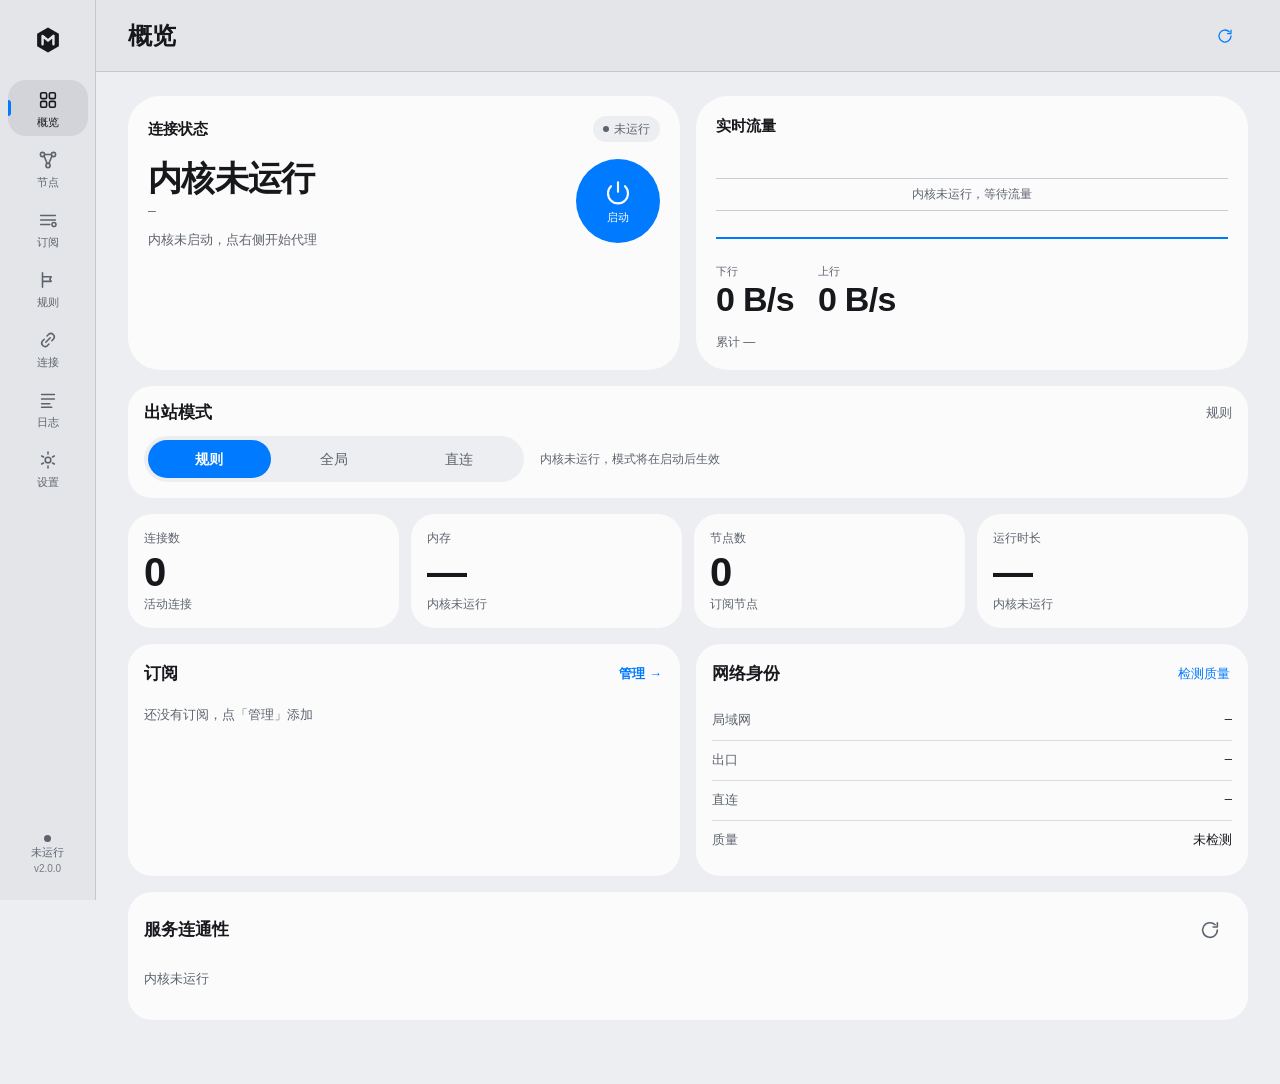
==== commit f2ecddf5: "feat(ui): v2 面板重构（7 视图 + 设置 12 子页） - 无构建原生 HTML/CSS/JS：四层表面 token、6 套主色、浅色/深色/纯黑、低端降级 - 概览/节点/订阅/规则/" ====
--- a/web/index.html
+++ b/web/index.html
@@ -1,577 +1,136 @@
 <!doctype html>
-<html lang="zh-CN" data-theme="dark">
+<html lang="zh-CN" data-theme="dark" data-accent="blue" data-mono="0" data-low-end="0">
 <head>
 <meta charset="utf-8">
 <meta name="viewport" content="width=device-width, initial-scale=1, viewport-fit=cover">
-<meta name="theme-color" content="#0f1115">
+<meta name="theme-color" content="#0F1013">
+<script>
+(function(){
+  var d=document.documentElement;
+  function rd(k){try{return localStorage.getItem(k)}catch(e){return null}}
+  var mq=window.matchMedia?window.matchMedia('(prefers-color-scheme: dark)'):null;
+  var pref=rd('mm-theme')||'system';
+  var dark=mq?mq.matches:true;
+  if(pref!=='light'&&pref!=='dark')pref=dark?'dark':'light';
+  d.setAttribute('data-theme',pref);
+  var accent=rd('mm-accent')||'blue';
+  if(!/^(blue|violet|teal|green|orange|rose)$/.test(accent))accent='blue';
+  d.setAttribute('data-accent',accent);
+  d.setAttribute('data-mono',rd('mm-mono')==='1'?'1':'0');
+  var le=rd('mm-lowend')||'auto';
+  var low=le==='on'||(le==='auto'&&((navigator.hardwareConcurrency||8)<=4||(navigator.deviceMemory&&navigator.deviceMemory<=4)||(mq&&window.matchMedia('(prefers-reduced-motion: reduce)').matches)));
+  d.setAttribute('data-low-end',low?'1':'0');
+  d.style.colorScheme=pref;
+  var meta=document.querySelector('meta[name="theme-color"]');
+  if(meta)meta.setAttribute('content',d.getAttribute('data-mono')==='1'&&pref==='dark'?'#000000':(pref==='dark'?'#0F1013':'#EDEEF1'));
+})();
+</script>
 <title>Mihomo 魔方 · 路由面板</title>
-<link rel="stylesheet" href="app.css?v=1.7.11">
+<link rel="stylesheet" href="css/tokens.css?v=2.0.0">
+<link rel="stylesheet" href="app.css?v=2.0.0">
 <link rel="icon" type="image/png" href="/icon-256.png">
 <link rel="apple-touch-icon" href="/icon-256.png">
 </head>
 <body>
 
-<svg style="display:none" aria-hidden="true">
-  <symbol id="i-dash" viewBox="0 0 24 24"><path d="M4 13h7V4H4zM13 20h7v-9h-7zM4 20h7v-4H4zM13 8h7V4h-7z"/></symbol>
+<svg class="sprite" aria-hidden="true" focusable="false">
+  <symbol id="i-overview" viewBox="0 0 24 24"><rect x="4" y="4" width="6.5" height="6.5" rx="1.6"/><rect x="13.5" y="4" width="6.5" height="6.5" rx="1.6"/><rect x="4" y="13.5" width="6.5" height="6.5" rx="1.6"/><rect x="13.5" y="13.5" width="6.5" height="6.5" rx="1.6"/></symbol>
   <symbol id="i-nodes" viewBox="0 0 24 24"><circle cx="6" cy="6" r="2.3"/><circle cx="18" cy="6" r="2.3"/><circle cx="12" cy="18" r="2.3"/><path d="M7.7 7.6 11 15.7M16.3 7.6 13 15.7M8.3 6h7.4"/></symbol>
   <symbol id="i-subs" viewBox="0 0 24 24"><path d="M4 7h16M4 12h16M4 17h10"/><circle cx="18.5" cy="17" r="2.2"/></symbol>
   <symbol id="i-rules" viewBox="0 0 24 24"><path d="M6 4v16M6 8.5h9.5L14 11l1.5 2.5H6"/></symbol>
+  <symbol id="i-conn" viewBox="0 0 24 24"><path d="M9.6 14.4 14.4 9.6"/><path d="M7.9 11.2 6 13.1a3.7 3.7 0 0 0 5.2 5.2l1.9-1.9"/><path d="M16.1 12.8 18 10.9a3.7 3.7 0 0 0-5.2-5.2l-1.9 1.9"/></symbol>
   <symbol id="i-logs" viewBox="0 0 24 24"><path d="M5 6h14M5 11h14M5 16h9M5 20h11"/></symbol>
   <symbol id="i-settings" viewBox="0 0 24 24"><circle cx="12" cy="12" r="3.1"/><path d="M12 3.2v2.3M12 18.5v2.3M5.1 7.6l2 1.1M16.9 15.3l2 1.1M5.1 16.4l2-1.1M16.9 8.7l2-1.1"/></symbol>
+  <symbol id="i-more" viewBox="0 0 24 24"><circle cx="5" cy="12" r="1.5" fill="currentColor" stroke="none"/><circle cx="12" cy="12" r="1.5" fill="currentColor" stroke="none"/><circle cx="19" cy="12" r="1.5" fill="currentColor" stroke="none"/></symbol>
+  <symbol id="i-back" viewBox="0 0 24 24"><path d="M14.5 5.5 8 12l6.5 6.5"/></symbol>
+  <symbol id="i-chevron" viewBox="0 0 24 24"><path d="M9.5 5.5 16 12l-6.5 6.5"/></symbol>
+  <symbol id="i-search" viewBox="0 0 24 24"><circle cx="11" cy="11" r="6.3"/><path d="M15.8 15.8 20.5 20.5"/></symbol>
+  <symbol id="i-sort" viewBox="0 0 24 24"><path d="M8 4v16M8 20l-3-3M8 20l3-3M16 20V4M16 4l-3 3M16 4l3 3"/></symbol>
+  <symbol id="i-bolt" viewBox="0 0 24 24"><path d="M13 2.5 5 13.8h5.8l-1 7.7 8.2-11.2H12z"/></symbol>
+  <symbol id="i-refresh" viewBox="0 0 24 24"><path d="M20 12a8 8 0 1 1-2.4-5.7"/><path d="M20 4.2v4.6h-4.6"/></symbol>
+  <symbol id="i-plus" viewBox="0 0 24 24"><path d="M12 5.5v13M5.5 12h13"/></symbol>
   <symbol id="i-power" viewBox="0 0 24 24"><path d="M12 3.5v7.5"/><path d="M6.4 6.6a8 8 0 1 0 11.2 0"/></symbol>
-  <symbol id="i-refresh" viewBox="0 0 24 24"><path d="M20 12a8 8 0 1 1-2.4-5.7"/><path d="M20 4.2v4.6h-4.6"/></symbol>
-  <symbol id="i-bolt" viewBox="0 0 24 24"><path d="M13 2.5 5 13.8h5.8l-1 7.7 8.2-11.2H12z"/></symbol>
+  <symbol id="i-upload" viewBox="0 0 24 24"><path d="M12 16V4.5"/><path d="M7.5 9 12 4.5 16.5 9"/><path d="M4.5 15.5v3A1.5 1.5 0 0 0 6 20h12a1.5 1.5 0 0 0 1.5-1.5v-3"/></symbol>
   <symbol id="i-download" viewBox="0 0 24 24"><path d="M12 3.5v11"/><path d="M7.5 10.5 12 15l4.5-4.5"/><path d="M4.5 19.5h15"/></symbol>
-  <symbol id="i-plus" viewBox="0 0 24 24"><path d="M12 5.5v13M5.5 12h13"/></symbol>
+  <symbol id="i-rollback" viewBox="0 0 24 24"><path d="M4 9.5h9a5.5 5.5 0 1 1 0 11H9"/><path d="M7.5 5.5 3.5 9.5l4 4"/></symbol>
   <symbol id="i-trash" viewBox="0 0 24 24"><path d="M4 7h16M9.5 7V4.5h5V7M6.5 7l.9 12.5h9.2L17.5 7"/></symbol>
   <symbol id="i-edit" viewBox="0 0 24 24"><path d="M4 20h4L20 8l-4-4L4 16z"/></symbol>
-  <symbol id="i-search" viewBox="0 0 24 24"><circle cx="11" cy="11" r="6.3"/><path d="M15.8 15.8 20.5 20.5"/></symbol>
   <symbol id="i-copy" viewBox="0 0 24 24"><rect x="9" y="9" width="11" height="11" rx="2.5"/><path d="M15 5.5A2.5 2.5 0 0 0 12.5 3h-7A2.5 2.5 0 0 0 3 5.5v7A2.5 2.5 0 0 0 5.5 15"/></symbol>
+  <symbol id="i-check" viewBox="0 0 24 24"><path d="M5 12.8 9.6 17.4 19 8"/></symbol>
+  <symbol id="i-close" viewBox="0 0 24 24"><path d="M6 6l12 12M18 6 6 18"/></symbol>
   <symbol id="i-sun" viewBox="0 0 24 24"><circle cx="12" cy="12" r="3.8"/><path d="M12 2.5v2M12 19.5v2M2.5 12h2M19.5 12h2M5.2 5.2l1.4 1.4M17.4 17.4l1.4 1.4M5.2 18.8l1.4-1.4M17.4 6.6l1.4-1.4"/></symbol>
   <symbol id="i-moon" viewBox="0 0 24 24"><path d="M20 14.6A8.6 8.6 0 0 1 9.4 4a8.6 8.6 0 1 0 10.6 10.6z"/></symbol>
-  <symbol id="i-check" viewBox="0 0 24 24"><path d="M5 12.8 9.6 17.4 19 8"/></symbol>
-  <symbol id="i-upload" viewBox="0 0 24 24"><path d="M12 16V4.5"/><path d="M7.5 9 12 4.5 16.5 9"/><path d="M4.5 15.5v3A1.5 1.5 0 0 0 6 20h12a1.5 1.5 0 0 0 1.5-1.5v-3"/></symbol>
-  <symbol id="i-undo" viewBox="0 0 24 24"><path d="M4 9.5h9a5.5 5.5 0 1 1 0 11H9"/><path d="M7.5 5.5 3.5 9.5l4 4"/></symbol>
-  <symbol id="i-chip" viewBox="0 0 24 24"><rect x="7" y="7" width="10" height="10" rx="2"/><path d="M10 3.5v2M14 3.5v2M10 18.5v2M14 18.5v2M3.5 10h2M3.5 14h2M18.5 10h2M18.5 14h2"/></symbol>
-  <symbol id="i-conn" viewBox="0 0 24 24"><path d="M9.6 14.4 14.4 9.6"/><path d="M7.9 11.2 6 13.1a3.7 3.7 0 0 0 5.2 5.2l1.9-1.9"/><path d="M16.1 12.8 18 10.9a3.7 3.7 0 0 0-5.2-5.2l-1.9 1.9"/></symbol>
+  <symbol id="i-pause" viewBox="0 0 24 24"><path d="M8 5v14M16 5v14"/></symbol>
+  <symbol id="i-play" viewBox="0 0 24 24"><path d="M7 4.5 19 12 7 19.5z"/></symbol>
+  <symbol id="i-database" viewBox="0 0 24 24"><ellipse cx="12" cy="6" rx="7" ry="3"/><path d="M5 6v6c0 1.7 3.1 3 7 3s7-1.3 7-3V6M5 12v6c0 1.7 3.1 3 7 3s7-1.3 7-3v-6"/></symbol>
+  <symbol id="i-info" viewBox="0 0 24 24"><circle cx="12" cy="12" r="8.2"/><path d="M12 11v5.5M12 7.6v.4"/></symbol>
+  <symbol id="i-palette" viewBox="0 0 24 24"><path d="M12 3.5a8.5 8.5 0 1 0 0 17c1.4 0 2-1 1.4-2.1-.6-1.2.2-2.4 1.6-2.4h2a3.5 3.5 0 0 0 3.5-3.5c0-5-3.9-9-8.5-9z"/><circle cx="8" cy="10" r="1"/><circle cx="11" cy="7.5" r="1"/><circle cx="15" cy="8.5" r="1"/></symbol>
+  <symbol id="i-server" viewBox="0 0 24 24"><rect x="4" y="4" width="16" height="6" rx="2"/><rect x="4" y="14" width="16" height="6" rx="2"/><path d="M7.5 7h.01M7.5 17h.01"/></symbol>
+  <symbol id="i-dns" viewBox="0 0 24 24"><circle cx="12" cy="12" r="8.2"/><path d="M4 12h16M12 3.8c2.2 2.2 3.3 5 3.3 8.2s-1.1 6-3.3 8.2M12 3.8C9.8 6 8.7 8.8 8.7 12s1.1 6 3.3 8.2"/></symbol>
+  <symbol id="i-shield" viewBox="0 0 24 24"><path d="M12 3.2 19 6v5.2c0 4.3-2.8 7.6-7 9.6-4.2-2-7-5.3-7-9.6V6z"/></symbol>
+  <symbol id="i-clock" viewBox="0 0 24 24"><circle cx="12" cy="12" r="8.2"/><path d="M12 7.5V12l3 2"/></symbol>
+  <symbol id="i-network" viewBox="0 0 24 24"><circle cx="12" cy="5" r="2.2"/><circle cx="5" cy="19" r="2.2"/><circle cx="19" cy="19" r="2.2"/><path d="M12 7.2v4.2M12 11.4 5.8 17M12 11.4 18.2 17"/></symbol>
+  <symbol id="i-warning" viewBox="0 0 24 24"><path d="M12 4 21 20H3z"/><path d="M12 9.5v4.5M12 17.2v.3"/></symbol>
+  <symbol id="i-brand" viewBox="0 0 32 32"><path d="M16 2.6 27.6 9.3v13.4L16 29.4 4.4 22.7V9.3Z" fill="currentColor" stroke="none"/><path d="M10.2 20.6v-9l5.8 4.9 5.8-4.9v9" fill="none" stroke="var(--surface-chrome)" stroke-width="2.6" stroke-linecap="round" stroke-linejoin="round"/></symbol>
 </svg>
 
 <div class="shell">
-  <aside class="rail">
-    <div class="rail-brand" title="Mihomo 魔方">
-      <svg viewBox="0 0 32 32" width="26" height="26" aria-hidden="true">
-        <defs><linearGradient id="mg" x1="0" y1="0" x2="0" y2="1">
-          <stop offset="0" stop-color="#35D0BA"/><stop offset="1" stop-color="#6E8FE8"/>
-        </linearGradient></defs>
-        <path d="M16 2.6 27.6 9.3v13.4L16 29.4 4.4 22.7V9.3z" fill="url(#mg)"/>
-        <path d="M10.2 20.6V11.6l5.8 4.9 5.8-4.9v9" fill="none" stroke="#0B1324" stroke-width="2.6"
-              stroke-linecap="round" stroke-linejoin="round"/>
-      </svg>
-    </div>
+  <aside class="rail" id="rail" aria-label="主导航">
+    <div class="rail-brand" title="Mihomo 魔方"><svg class="brand-mark"><use href="#i-brand"/></svg></div>
     <nav class="rail-nav" id="railNav">
-      <button class="rail-item active" data-view="overview"><svg><use href="#i-dash"/></svg><em>概览</em></button>
-      <button class="rail-item" data-view="nodes"><svg><use href="#i-nodes"/></svg><em>节点</em></button>
-      <button class="rail-item" data-view="subs"><svg><use href="#i-subs"/></svg><em>订阅</em></button>
-      <button class="rail-item" data-view="rules"><svg><use href="#i-rules"/></svg><em>规则</em></button>
-      <button class="rail-item" data-view="connections"><svg><use href="#i-conn"/></svg><em>连接</em></button>
-      <button class="rail-item" data-view="logs"><svg><use href="#i-logs"/></svg><em>日志</em></button>
-      <button class="rail-item" data-view="settings"><svg><use href="#i-settings"/></svg><em>设置</em></button>
+      <button class="rail-item" data-route="/overview" aria-label="概览"><svg><use href="#i-overview"/></svg><em>概览</em></button>
+      <button class="rail-item" data-route="/nodes" aria-label="节点"><svg><use href="#i-nodes"/></svg><em>节点</em></button>
+      <button class="rail-item" data-route="/subs" aria-label="订阅"><svg><use href="#i-subs"/></svg><em>订阅</em></button>
+      <button class="rail-item" data-route="/rules" aria-label="规则"><svg><use href="#i-rules"/></svg><em>规则</em></button>
+      <button class="rail-item" data-route="/connections" aria-label="连接"><svg><use href="#i-conn"/></svg><em>连接</em></button>
+      <button class="rail-item" data-route="/logs" aria-label="日志"><svg><use href="#i-logs"/></svg><em>日志</em></button>
+      <button class="rail-item" data-route="/settings" aria-label="设置"><svg><use href="#i-settings"/></svg><em>设置</em></button>
     </nav>
-    <button class="rail-theme" id="themeBtn" title="切换主题"><svg><use href="#i-sun"/></svg></button>
+    <button class="rail-foot" id="railFoot" title="回到概览">
+      <span class="dot" id="railDot"></span>
+      <span class="rail-state" id="railState">未运行</span>
+      <span class="rail-ver" id="railVersion">v2.0.0</span>
+    </button>
   </aside>
 
-  <main class="main">
-    <header class="appbar">
-      <h1 id="viewTitle">概览</h1>
-      <div class="appbar-right">
-        <span class="chip status" id="enginePill"><i></i><span>未运行</span></span>
-      </div>
+  <main class="app-main">
+    <header class="appbar" id="appbar">
+      <button class="icon-btn back-btn" id="btnBack" aria-label="返回" title="返回"><svg><use href="#i-back"/></svg></button>
+      <h1 id="pageTitle">概览</h1>
+      <div class="appbar-actions" id="appbarActions"></div>
+      <button class="icon-btn more-btn" id="btnMore" aria-label="更多" title="更多"><svg><use href="#i-more"/></svg></button>
     </header>
-
-    <!-- ================= 概览 ================= -->
-    <section class="view" id="view-overview">
-      <div class="dash">
-
-        <!-- 运行状态 -->
-        <div class="card dash-card span2 out-card">
-          <div class="card-head">
-            <h2>运行状态</h2>
-            <span class="muted" id="heroState">未连接</span>
-          </div>
-          <div class="out-main">
-            <div class="out-ip">
-              <span class="out-sub" id="heroSub">内核未启动</span>
-              <div class="kv out-node"><i>节点</i><b id="netNode">—</b><em id="netNodeDelay"></em></div>
-            </div>
-            <button class="power-ring" id="btnPowerRing" title="启动 / 停止代理">
-              <svg><use href="#i-power"/></svg>
-              <span class="ring-label" id="ringLabel">启动</span>
-            </button>
-          </div>
-          <div class="out-foot">
-            <span class="muted" id="outHint">流量经内核转发，切换节点只影响新连接</span>
-            <button class="btn tonal small hidden" id="btnRestart"><svg><use href="#i-refresh"/></svg><span>重启</span></button>
-          </div>
-        </div>
-
-        <!-- 流量 -->
-        <div class="card dash-card span2 traffic-card">
-          <div class="card-head"><h2>流量</h2><span class="muted">实时速率</span></div>
-          <canvas id="spark" height="80"></canvas>
-          <div class="traffic-row">
-            <div class="traffic-cell"><span class="lbl">↑ 上行</span><b id="upSpeed">0 B/s</b></div>
-            <div class="traffic-cell"><span class="lbl">↓ 下行</span><b id="downSpeed">0 B/s</b></div>
-            <div class="traffic-cell"><span class="lbl">累计</span><b id="totalTraffic">0 B</b></div>
-          </div>
-        </div>
-
-        <!-- 出站模式 -->
-        <div class="card dash-card span2 mode-card">
-          <div class="card-head"><h2>出站模式</h2><span class="muted" id="modeActual">规则模式</span></div>
-          <div class="segmented" id="modeSeg">
-            <button data-mode="rule"><svg class="tick"><use href="#i-check"/></svg>规则</button>
-            <button data-mode="global"><svg class="tick"><use href="#i-check"/></svg>全局</button>
-            <button data-mode="direct"><svg class="tick"><use href="#i-check"/></svg>直连</button>
-          </div>
-        </div>
-
-        <!-- 连接数 -->
-        <div class="card dash-card stat-card">
-          <span class="lbl">连接数</span><b class="big" id="statConns">0</b><span class="sub">活动连接</span>
-        </div>
-
-        <!-- 内存 -->
-        <div class="card dash-card stat-card">
-          <span class="lbl">内存占用</span><b class="big" id="statMem">—</b><span class="sub">内核进程</span>
-        </div>
-
-        <!-- 订阅概览 -->
-        <div class="card dash-card span4 subs-card">
-          <div class="card-head">
-            <h2>订阅</h2>
-            <div class="stat-row">
-              <div class="mini"><span>订阅</span><b id="statSubs">0</b></div>
-              <div class="mini"><span>节点</span><b id="statNodes">0</b></div>
-              <div class="mini"><span>运行</span><b id="statUptime">—</b></div>
-            </div>
-            <button class="text-btn" data-goto="subs">管理 →</button>
-          </div>
-          <div class="sub-summary" id="subSummary"></div>
-        </div>
-
-        <!-- 服务连通性 -->
-        <div class="card dash-card span4 reach-card">
-          <div class="card-head"><h2>服务连通性</h2><button class="text-btn" id="btnReachRefresh">刷新</button></div>
-          <div class="reach-grid" id="reachList"></div>
-        </div>
-      </div>
-
-      <div class="hidden"><span id="statLanIp"></span></div>
-    </section>
-
-    <!-- ================= 节点 ================= -->
-    <section class="view hidden" id="view-nodes">
-      <div class="toolbar">
-        <label class="field-search"><svg><use href="#i-search"/></svg><input id="nodeSearch" placeholder="搜索节点 / 订阅"></label>
-        <select id="nodeSort" class="select compact" title="排序方式">
-          <option value="default">默认顺序</option>
-          <option value="delay">延迟从低到高</option>
-          <option value="name">名称 A→Z</option>
-          <option value="nameDesc">名称 Z→A</option>
-        </select>
-        <button class="btn tonal" id="btnTestAll"><svg><use href="#i-bolt"/></svg><span>全部测速</span></button>
-      </div>
-      <div class="group-tabs" id="groupTabs"></div>
-      <div class="card hidden" id="nodesPreviewHint" style="margin-bottom:12px">
-        <p class="muted" style="margin:0">节点已从订阅中读取（预览）。点「概览 → 启动代理」后即可切换节点与测速。</p>
-      </div>
-      <div id="groups"></div>
-      <div class="empty hidden" id="nodesEmpty">
-        <svg><use href="#i-nodes"/></svg>
-        <p>还没有可用节点</p>
-        <button class="btn filled" data-goto="subs">去添加订阅</button>
-      </div>
-    </section>
-
-    <!-- ================= 订阅 ================= -->
-    <section class="view hidden" id="view-subs">
-      <div class="toolbar">
-        <span class="muted" id="subsHint">订阅会定时拉取并转换成 mihomo 节点</span>
-        <div class="toolbar-actions">
-          <button class="btn tonal" id="btnRefreshAll"><svg><use href="#i-refresh"/></svg><span>全部更新</span></button>
-          <button class="btn tonal" id="btnImportSub"><svg><use href="#i-upload"/></svg><span>导入配置</span></button>
-          <button class="btn filled" id="btnAddSub"><svg><use href="#i-plus"/></svg><span>添加订阅</span></button>
-        </div>
-      </div>
-      <div id="subList"></div>
-      <div class="empty hidden" id="subsEmpty">
-        <svg><use href="#i-subs"/></svg>
-        <p>还没有订阅</p>
-        <button class="btn filled" id="btnAddSub2">添加第一个订阅</button>
-      </div>
-    </section>
-
-    <!-- ================= 规则 ================= -->
-    <section class="view hidden" id="view-rules">
-      <div class="toolbar">
-        <label class="field-search"><svg><use href="#i-search"/></svg><input id="ruleSearch" placeholder="搜索规则"></label>
-        <select id="ruleFilter" class="select"><option value="">全部策略</option></select>
-      </div>
-      <div class="card">
-        <div class="card-head"><h2>生效规则</h2><span class="muted" id="ruleCount"></span></div>
-        <div class="rule-list" id="ruleList"></div>
-      </div>
-    </section>
-
-    <!-- ================= 连接 ================= -->
-    <section class="view hidden" id="view-connections">
-      <div class="conn-stats">
-        <div class="card tile"><span>连接数</span><b id="connCount">—</b></div>
-        <div class="card tile"><span>累计上行</span><b id="connUp">—</b></div>
-        <div class="card tile"><span>累计下行</span><b id="connDown">—</b></div>
-      </div>
-
-      <div class="card">
-        <div class="card-head">
-          <h2>活动连接</h2>
-          <span class="muted" id="connUpdated">—</span>
-          <label class="field-search compact" style="margin-left:auto"><svg><use href="#i-search"/></svg><input id="connSearch" placeholder="过滤主机 / 规则"></label>
-          <button class="text-btn" id="btnCloseAllConns">全部关闭</button>
-        </div>
-        <div class="conn-table" id="connTable">
-          <div class="conn-head">
-            <span>主机</span><span>规则</span><span>链路</span><span>流量</span><span>时长</span><span></span>
-          </div>
-          <div class="conn-body" id="connBody"></div>
-        </div>
-        <div class="empty hidden" id="connEmpty">
-          <svg><use href="#i-conn"/></svg>
-          <p>暂无活动连接</p>
-        </div>
-      </div>
-    </section>
-
-    <!-- ================= 日志 ================= -->
-    <section class="view hidden" id="view-logs">
-      <div class="toolbar">
-        <div class="toolbar-actions">
-          <select id="logLevelSel" class="select compact" title="内核日志级别">
-            <option value="debug">debug</option>
-            <option value="info">info</option>
-            <option value="warning">warning</option>
-            <option value="error">error</option>
-          </select>
-          <label class="field-search compact"><svg><use href="#i-search"/></svg><input id="logSearch" placeholder="过滤日志"></label>
-          <label class="check"><input type="checkbox" id="logAuto" checked><span>自动滚动</span></label>
-          <label class="check"><input type="checkbox" id="logPause"><span>暂停</span></label>
-        </div>
-        <button class="btn text" id="btnClearLog">清屏</button>
-      </div>
-      <div class="card logcard"><pre id="logBox" class="logbox"></pre></div>
-    </section>
-
-    <!-- ================= 设置 ================= -->
-    <section class="view hidden" id="view-settings">
-      <div class="card">
-        <div class="card-head"><h2><svg class="head-ico"><use href="#i-chip"/></svg>mihomo 内核</h2></div>
-        <div class="kv">
-          <div><span>当前版本</span><b id="kVer">—</b></div>
-          <div><span>文件大小</span><b id="kSize">—</b></div>
-          <div><span>安装时间</span><b id="kMtime">—</b></div>
-          <div><span>SHA-256</span><code id="kSha">—</code></div>
-        </div>
-        <div class="dropzone" id="kDrop">
-          <svg><use href="#i-upload"/></svg>
-          <p><b>拖入 mihomo 二进制</b>，或点击选择文件</p>
-          <span class="muted">支持 linux-armv7 的原始可执行文件，或 GitHub release 的 <code>.gz</code>；上限 96 MB</span>
-          <input type="file" id="kFile" accept=".gz,application/octet-stream,*/*" hidden>
-        </div>
-        <div class="upload-progress hidden" id="kProgress">
-          <div class="bar"><span id="kBar"></span></div>
-          <div class="muted" id="kProgressText">准备上传…</div>
-        </div>
-        <div class="notice hidden" id="kResult"></div>
-        <div class="kernel-update">
-          <div class="row-actions">
-            <button class="btn tonal" id="btnKernelCheck"><svg><use href="#i-refresh"/></svg><span>检查更新</span></button>
-            <button class="btn filled hidden" id="btnKernelUpdate"><svg><use href="#i-download"/></svg><span>立即更新</span></button>
-            <span class="muted" id="kUpdateHint">更新源：github.com/fanghengxuan/mihomo（slim 构建）</span>
-          </div>
-        </div>
-        <div class="row-actions">
-          <button class="btn text" id="btnRollbackKernel"><svg><use href="#i-undo"/></svg><span>回滚上一版本</span></button>
-          <span class="muted" id="kBackupHint"></span>
-        </div>
-      </div>
-
-      <div class="card">
-        <div class="card-head"><h2>引擎</h2></div>
-        <div class="kv">
-          <div><span>运行状态</span><span class="chip status" id="setEnginePill"><i></i><span>未运行</span></span></div>
-          <div><span>内核版本</span><b id="setEngineVer">—</b></div>
-          <div><span>转发规则</span><b id="setIptables">—</b></div>
-        </div>
-        <div class="row-actions">
-          <button class="btn tonal" id="btnReloadCfg"><svg><use href="#i-refresh"/></svg><span>重载配置</span></button>
-          <button class="btn text" id="btnRestart2">重启内核</button>
-        </div>
-      </div>
-
-      <div class="card">
-        <div class="card-head">
-          <h2><svg class="head-ico"><use href="#i-chip"/></svg>服务状态</h2>
-          <button class="text-btn" id="btnSvcRefresh">刷新</button>
-        </div>
-        <div class="kv">
-          <div><span>内核可达性</span><b id="svcCore">—</b></div>
-          <div><span>转发规则</span><b id="svcIptables">—</b></div>
-          <div><span>端口</span><b id="svcPorts">—</b></div>
-          <div><span>实际模式</span><b id="svcMode">—</b></div>
-        </div>
-        <p class="muted" id="svcHint">每 5 秒自动刷新（仅本页可见时）</p>
-      </div>
-
-      <div class="card">
-        <div class="card-head"><h2>运行参数</h2></div>
-        <div class="form-grid">
-          <label class="field"><span>代理模式</span>
-            <select id="s-mode" class="select"><option value="rule">规则</option><option value="global">全局</option><option value="direct">直连</option></select>
-          </label>
-          <label class="field"><span>规则预设</span>
-            <select id="s-rulePreset" class="select"><option value="cn-direct">国内直连，其余走代理</option><option value="proxy-all">全部走代理</option></select>
-          </label>
-          <label class="field"><span>透明代理端口</span><input id="s-redirPort" type="number" min="1" max="65535"></label>
-          <label class="field"><span>混合端口 (HTTP/SOCKS)</span><input id="s-mixedPort" type="number" min="1" max="65535"></label>
-          <label class="field"><span>日志级别</span>
-            <select id="s-logLevel" class="select"><option value="silent">silent</option><option value="error">error</option><option value="warning">warning</option><option value="info">info</option><option value="debug">debug</option></select>
-          </label>
-          <label class="field"><span>订阅自动更新（小时，0 = 关闭）</span><input id="s-subInterval" type="number" min="0" max="168"></label>
-          <label class="field"><span>面板密码</span><input id="s-panelPassword" type="password" placeholder="留空则不校验"></label>
-        </div>
-        <div class="switch-grid">
-          <label class="switch"><input type="checkbox" id="s-allowLan"><i></i><span>允许局域网访问代理端口</span></label>
-          <label class="switch"><input type="checkbox" id="s-autoStart"><i></i><span>开机自启</span></label>
-          <label class="switch"><input type="checkbox" id="s-blockQuic"><i></i><span>阻断 QUIC（UDP 443）</span></label>
-          <label class="switch"><input type="checkbox" id="s-sniffer"><i></i><span>域名嗅探</span></label>
-          <label class="switch"><input type="checkbox" id="s-routerSelf"><i></i><span>同时代理路由器自身（实验）</span></label>
-        </div>
-        <div class="row-actions">
-          <button class="btn text" id="btnResetSettings">恢复默认</button>
-        </div>
-      </div>
-
-
-      <div class="card">
-        <div class="card-head"><h2>订阅拉取</h2></div>
-        <div class="form-grid">
-          <label class="field"><span>请求 UA 预设</span>
-            <select id="s-subUA" class="select">
-              <option value="default">默认（clash.meta）</option>
-              <option value="curl">curl/wget</option>
-              <option value="v2rayn">V2rayN</option>
-              <option value="v2rayng">V2rayNG</option>
-              <option value="shadowrocket">Shadowrocket</option>
-              <option value="custom">自定义</option>
-            </select>
-          </label>
-          <label class="field"><span>自定义 UA（选「自定义」时生效）</span><input id="s-subUACustom" placeholder="比如 ClashforWindows/0.20.39"></label>
-          <label class="field"><span>下载方式</span>
-            <select id="s-subProxyMode" class="select">
-              <option value="auto">自动（直连失败后走本机代理）</option>
-              <option value="direct">仅直连</option>
-              <option value="proxy">仅走代理</option>
-            </select>
-          </label>
-        </div>
-        <div class="switch-grid">
-          <label class="switch"><input type="checkbox" id="s-subInsecure"><i></i><span>跳过订阅证书校验（路由器时间不准时必需）</span></label>
-        </div>
-      </div>
-
-
-      <div class="card">
-        <div class="card-head"><h2>国内 IP 规则</h2><span class="muted" id="ruleMeta">—</span></div>
-        <p class="muted">用于「国内直连」判断。默认从内置镜像列表下载；也可填自己的规则源。</p>
-        <div class="form-grid">
-          <label class="field"><span>规则来源</span>
-            <select id="s-ruleSourcePreset" class="select">
-              <option value="chnroutes2">chnroutes2（推荐）· ≈3900 条</option>
-              <option value="17mon">17mon china_ip_list · ≈7400 条</option>
-              <option value="loyalsoldier">Loyalsoldier/geoip · ≈10000 条</option>
-              <option value="custom">自定义地址…</option>
-            </select>
-          </label>
-          <label class="field"><span>更新间隔（小时）</span>
-            <input id="s-ruleIntervalH" type="number" min="1" max="720" value="24">
-          </label>
-        </div>
-        <label class="field hidden" id="ruleCustomWrap"><span>自定义规则源（纯 CIDR 文本）</span>
-          <input id="s-ruleSourceURL" placeholder="https://…/chnroutes.txt">
-        </label>
-        <div class="switch-grid">
-          <label class="switch"><input type="checkbox" id="s-ruleAutoUpdate"><i></i><span>自动更新规则</span></label>
-        </div>
-        <div class="row-actions" style="margin-top:10px">
-          <button class="btn tonal" id="btnRuleUpdate">立即更新</button>
-        </div>
-      </div>
-
-
-      <div class="card">
-        <div class="card-head"><h2>DNS</h2><span class="muted" id="dnsMeta">默认关闭（交给路由器 dnsmasq）</span></div>
-        <p class="muted">开启后由 mihomo 自己解析域名，可用 fake-ip 加速首包；路由器上用 redir-host 更稳。</p>
-        <div class="switch-grid">
-          <label class="switch"><input type="checkbox" id="s-dnsEnable"><i></i><span>启用 mihomo DNS</span></label>
-        </div>
-        <div class="form-grid">
-          <label class="field"><span>模式</span>
-            <select id="s-dnsMode" class="select">
-              <option value="redir-host">redir-host（推荐，路由器）</option>
-              <option value="fake-ip">fake-ip（更快，可能影响部分 App）</option>
-            </select>
-          </label>
-          <label class="field"><span>监听地址（留空=不监听）</span><input id="s-dnsListen" placeholder="0.0.0.0:1053"></label>
-          <label class="field"><span>上游 DNS（逗号分隔）</span><input id="s-dnsNameserver" placeholder="223.5.5.5,119.29.29.29"></label>
-          <label class="field"><span>回落 DNS（逗号分隔）</span><input id="s-dnsFallback" placeholder="1.1.1.1,8.8.8.8"></label>
-          <label class="field"><span>fake-ip 网段（仅 fake-ip 模式）</span><input id="s-dnsFakeIpRange" placeholder="198.18.0.1/16"></label>
-        </div>
-      </div>
-
-      <div class="card">
-        <div class="card-head"><h2>备份与恢复</h2><span class="muted">含订阅地址，请妥善保管</span></div>
-        <p class="muted">导出设置、订阅和已下载的节点文件；换机或重装后导入即可恢复，不必重新拉订阅。</p>
-        <div class="row-actions">
-          <button class="btn tonal" id="btnBackupExport"><svg><use href="#i-plus"/></svg><span>导出备份</span></button>
-          <button class="btn tonal" id="btnBackupImport"><svg><use href="#i-plus"/></svg><span>导入备份</span></button>
-          <input type="file" id="backupFile" accept="application/json,.json" class="hidden">
-          <span class="muted" id="backupHint">未导出</span>
-        </div>
-      </div>
-
-      <div class="card">
-        <div class="card-head"><h2>定时重启</h2></div>
-        <p class="muted">内核长时间运行可能内存上涨，定时重启可保持稳定；面板本身不需要重启。</p>
-        <div class="form-grid">
-          <label class="field"><span>每 N 小时重启（1–168）</span>
-            <input id="s-restartEveryHours" type="number" min="1" max="168" value="24">
-          </label>
-          <label class="field"><span>每天固定时刻（HH:MM，留空则不用）</span>
-            <input id="s-restartAt" placeholder="03:30" inputmode="numeric" autocomplete="off">
-          </label>
-        </div>
-        <div class="switch-grid">
-          <label class="switch"><input type="checkbox" id="s-autoRestart"><i></i><span>启用定时重启</span></label>
-        </div>
-        <div class="kv" style="margin-top:14px">
-          <div><span>上次重启</span><b id="setLastRestart">—</b></div>
-          <div><span>下次重启</span><b id="setNextRestart">—</b></div>
-        </div>
-      </div>
-
-      <div class="card">
-        <div class="card-head"><h2>自动选择</h2></div>
-        <p class="muted">按延迟自动挑选最快节点。间隔越短故障切换越快但更耗流量；容差用于避免在相近延迟的节点之间来回抖。</p>
-        <div class="form-grid">
-          <label class="field"><span>检查间隔（秒，30–3600）</span>
-            <input id="s-autoIntervalSec" type="number" min="30" max="3600" value="300">
-          </label>
-          <label class="field"><span>容差（毫秒，0–1000）</span>
-            <input id="s-autoToleranceMs" type="number" min="0" max="1000" value="50">
-          </label>
-        </div>
-      </div>
-
-      <div class="card">
-        <div class="card-head"><h2>存储占用</h2><span class="muted" id="storageMeta">—</span></div>
-        <p class="muted" id="storageDetail">路由器 jffs 分区较小，日志、内核备份与订阅缓存会定期自动清理。</p>
-        <div class="row-actions" style="margin-top:10px">
-          <button class="btn tonal" id="btnStorageClean">立即清理</button>
-        </div>
-      </div>
-
-      <div class="settings-footer">
-        <button class="btn filled" id="btnSaveSettingsBottom">保存全部设置</button>
-        <span class="muted">改动都在这一处保存；定时重启、自动选择、规则来源和订阅拉取参数改完会自动保存</span>
-      </div>
-
-      <div class="card">
-        <div class="card-head"><h2>关于</h2></div>
-        <div class="kv">
-          <div><span>面板版本</span><b id="aboutVer">—</b></div>
-          <div><span>平台</span><b id="aboutPlatform">linux/arm</b></div>
-          <div><span>数据目录</span><code id="aboutData">—</code></div>
-        </div>
-      </div>
-    </section>
+    <div class="content" id="viewRoot"></div>
   </main>
 
-  <nav class="bottom-nav" id="bottomNav">
-    <button class="active" data-view="overview"><svg><use href="#i-dash"/></svg><em>概览</em></button>
-    <button data-view="nodes"><svg><use href="#i-nodes"/></svg><em>节点</em></button>
-    <button data-view="subs"><svg><use href="#i-subs"/></svg><em>订阅</em></button>
-    <button data-view="rules"><svg><use href="#i-rules"/></svg><em>规则</em></button>
-    <button data-view="connections"><svg><use href="#i-conn"/></svg><em>连接</em></button>
-    <button data-view="settings"><svg><use href="#i-settings"/></svg><em>设置</em></button>
+  <nav class="dock" id="dock" aria-label="底部导航">
+    <button class="dock-item" data-route="/overview" aria-label="概览"><svg><use href="#i-overview"/></svg><em>概览</em></button>
+    <button class="dock-item" data-route="/nodes" aria-label="节点"><svg><use href="#i-nodes"/></svg><em>节点</em></button>
+    <button class="dock-item" data-route="/subs" aria-label="订阅"><svg><use href="#i-subs"/></svg><em>订阅</em></button>
+    <button class="dock-item" data-route="/connections" aria-label="连接"><svg><use href="#i-conn"/></svg><em>连接</em></button>
+    <button class="dock-item" data-route="/settings" aria-label="设置"><svg><use href="#i-settings"/></svg><em>设置</em></button>
   </nav>
 </div>
 
+<div id="dialogHost"></div>
+<div class="toast-host" id="toastHost" aria-live="polite" aria-atomic="false"></div>
 
+<noscript><p style="padding:24px">面板需要启用 JavaScript。</p></noscript>
 
-
-<!-- 原始内容弹窗 -->
-<div class="scrim hidden" id="rawModal">
-  <div class="dialog wide">
-    <h2 id="rawTitle">订阅原始内容</h2>
-    <p class="muted" id="rawMeta"></p>
-    <pre class="prog-log" id="rawBody" style="white-space:pre-wrap;max-height:340px"></pre>
-    <div class="row-actions">
-      <span style="flex:1"></span>
-      <button class="btn text" id="rawClose">关闭</button>
-    </div>
-  </div>
-</div>
-
-<!-- 导入配置弹窗 -->
-<div class="scrim hidden" id="importModal">
-  <div class="dialog wide">
-    <h2>导入配置</h2>
-    <p class="muted">把在电脑上抓好的订阅内容粘进来（Clash YAML、base64 或明文节点链接都行）。订阅地址在路由器上拉不动时用它。</p>
-    <label class="field"><span>名称</span><input id="f-importName" placeholder="比如 机场A"></label>
-    <label class="field"><span>配置内容</span>
-      <textarea id="f-importContent" rows="9" placeholder="proxies: …&#10;或&#10;ss://… / vmess://…"></textarea>
-    </label>
-    <div class="row-actions">
-      <button class="btn text" id="btnImportFile">从文件读取</button>
-      <input type="file" id="importFile" accept=".yaml,.yml,.txt,.json,text/*" hidden>
-      <span style="flex:1"></span>
-      <button class="btn text" id="importCancel">取消</button>
-      <button class="btn filled" id="importSave">导入</button>
-    </div>
-  </div>
-</div>
-
-<!-- 订阅弹窗 -->
-<div class="scrim hidden" id="subModal">
-  <div class="dialog">
-    <h2 id="subModalTitle">添加订阅</h2>
-    <label class="field"><span>名称</span><input id="f-subName" placeholder="比如 机场A"></label>
-    <label class="field"><span>订阅链接</span><input id="f-subUrl" placeholder="https://..." inputmode="url"></label>
-    <label class="field"><span>自动更新间隔（小时，0 跟随全局）</span><input id="f-subInterval" type="number" min="0" max="168" value="0"></label>
-    <label class="field"><span>只保留匹配的节点（正则，留空=全部）</span><input id="f-subInclude" placeholder="例如 香港|HK|Hong Kong"></label>
-    <label class="field"><span>排除匹配的节点（正则）</span><input id="f-subExclude" placeholder="例如 过期|官|流量|试用"></label>
-    <p class="muted" style="margin:-4px 0 6px">过滤在 mihomo 加载节点时生效，节点数按过滤后统计。</p>
-    <div class="prog-log hidden" id="subProgLog"></div>
-    <div class="dialog-actions">
-      <button class="btn text" id="subModalCancel">取消</button>
-      <button class="btn filled" id="subModalSave">保存</button>
-    </div>
-  </div>
-</div>
-
-<!-- 登录弹窗 -->
-<div class="scrim hidden" id="loginModal">
-  <div class="dialog">
-    <h2>需要登录</h2>
-    <p class="muted">面板设置了访问密码</p>
-    <label class="field"><span>密码</span><input id="f-password" type="password" autocomplete="current-password"></label>
-    <div class="dialog-actions"><button class="btn filled" id="loginBtn">登录</button></div>
-  </div>
-</div>
-
-<!-- 出站详情弹窗 -->
-<div class="scrim hidden" id="progModal">
-  <div class="dialog wide">
-    <h2 id="progTitle">正在处理…</h2>
-    <div class="prog-log" id="progLog"></div>
-    <div class="row-actions">
-      <span class="muted" id="progElapsed">0.0s</span>
-      <span style="flex:1"></span>
-      <button class="btn text hidden" id="progClose">关闭</button>
-    </div>
-  </div>
-</div>
-
-<div class="snackbar-wrap" id="toasts"></div>
-<script src="app.js?v=1.7.11"></script>
+<script defer src="js/00-core.js?v=2.0.0"></script>
+<script defer src="js/10-store.js?v=2.0.0"></script>
+<script defer src="js/20-theme.js?v=2.0.0"></script>
+<script defer src="js/30-ui.js?v=2.0.0"></script>
+<script defer src="js/40-sched.js?v=2.0.0"></script>
+<script defer src="js/50-router.js?v=2.0.0"></script>
+<script defer src="js/views/overview.js?v=2.0.0"></script>
+<script defer src="js/views/nodes.js?v=2.0.0"></script>
+<script defer src="js/views/subs.js?v=2.0.0"></script>
+<script defer src="js/views/rules.js?v=2.0.0"></script>
+<script defer src="js/views/connections.js?v=2.0.0"></script>
+<script defer src="js/views/logs.js?v=2.0.0"></script>
+<script defer src="js/views/settings.js?v=2.0.0"></script>
+<script defer src="js/views/more.js?v=2.0.0"></script>
+<script defer src="js/90-main.js?v=2.0.0"></script>
 </body>
 </html>
--- a/web/css/tokens.css
+++ b/web/css/tokens.css
@@ -0,0 +1,102 @@
+/* mihomo-merlin v2 design tokens — see docs/ui-redesign/spec.md ch.2 */
+:root{
+  --font-ui:-apple-system,BlinkMacSystemFont,"SF Pro Text","Segoe UI","PingFang SC","Hiragino Sans GB","Microsoft YaHei",sans-serif;
+  --font-mono:ui-monospace,SFMono-Regular,Menlo,Consolas,monospace;
+
+  --r-xs:4px;--r-sm:8px;--r-md:16px;--r-lg:20px;--r-xl:24px;
+  --r-xxl:28px;--r-dash:32px;--r-alert:34px;--r-pill:999px;
+
+  --sp-1:4px;--sp-2:8px;--sp-3:12px;--sp-4:16px;--sp-5:20px;
+  --sp-6:24px;--sp-8:32px;--sp-10:40px;--sp-12:48px;
+
+  --dur-fast:200ms;--dur-mid:250ms;--dur-slow:300ms;
+  --ease-standard:cubic-bezier(.2,0,0,1);
+  --ease-out:cubic-bezier(.16,1,.3,1);
+  --ease-in:cubic-bezier(.4,0,1,1);
+  --motion-off:0ms;
+
+  --divider:rgba(var(--on-surface-rgb),.14);
+  --hover:rgba(var(--on-surface-rgb),.06);
+  --pressed:rgba(var(--on-surface-rgb),.1);
+  --neutral-selected:rgba(var(--on-surface-rgb),.08);
+  --accent-weak:rgba(var(--accent-rgb),.1);
+  --accent-line:rgba(var(--accent-rgb),.35);
+}
+
+:root[data-theme="light"]{
+  --surface-page:#EDEEF1;--surface-card:#FBFBFC;
+  --surface-block:#EDEEF1;--surface-inset:#E3E5E9;
+  --surface-chrome:#E3E5E9;--surface-sheet:var(--surface-page);
+  --surface-float:var(--surface-card);
+
+  --on-surface:#17181B;--on-surface-rgb:23,24,27;
+  --on-surface-variant:#5D636D;
+  --outline:#787F89;--outline-variant:#C6CAD1;
+
+  --ok:#1B7F4B;--ok-rgb:27,127,75;--ok-bg:#DFF3E7;
+  --warn:#A85B00;--warn-rgb:168,91,0;--warn-bg:#F7E9D2;
+  --err:#BA1A1A;--err-rgb:186,26,26;--err-bg:#F9DEDC;
+  --destructive:#FF383C;
+
+  --scrim:rgba(0,0,0,.2);--scrim-alert:rgba(0,0,0,.2);
+  --shadow-e1:0 .5px 1px rgba(0,0,0,.05),0 2px 6px rgba(0,0,0,.04),0 12px 32px -6px rgba(0,0,0,.09);
+  --shadow-e2:0 1px 3px rgba(0,0,0,.06),0 10px 24px rgba(0,0,0,.08),0 32px 64px -12px rgba(0,0,0,.22);
+}
+
+:root[data-theme="dark"]{
+  --surface-page:#0F1013;--surface-card:#1A1B1F;
+  --surface-block:#24262B;--surface-inset:#2E3136;
+  --surface-chrome:#15161A;--surface-sheet:var(--surface-card);
+  --surface-float:var(--surface-block);
+
+  --on-surface:#F2F3F5;--on-surface-rgb:242,243,245;
+  --on-surface-variant:#B9BDC6;
+  --outline:#868C96;--outline-variant:#3A3E45;
+
+  --ok:#6FDC9A;--ok-rgb:111,220,154;--ok-bg:#123A27;
+  --warn:#FFC46B;--warn-rgb:255,196,107;--warn-bg:#3A2A10;
+  --err:#FFB4AB;--err-rgb:255,180,171;--err-bg:#3B1A19;
+  --destructive:#FF4245;
+
+  --hover:rgba(var(--on-surface-rgb),.08);
+  --pressed:rgba(var(--on-surface-rgb),.12);
+  --neutral-selected:rgba(var(--on-surface-rgb),.08);
+  --scrim:rgba(0,0,0,.32);--scrim-alert:rgba(0,0,0,.48);
+  --shadow-e1:0 1px 2px rgba(0,0,0,.5),0 10px 28px -6px rgba(0,0,0,.55);
+  --shadow-e2:0 2px 6px rgba(0,0,0,.5),0 32px 64px -12px rgba(0,0,0,.7);
+}
+
+:root[data-theme="dark"][data-mono="1"]{
+  --surface-page:#000000;--surface-card:#121316;
+  --surface-block:#1B1D21;--surface-inset:#26282D;
+  --surface-chrome:#0A0B0D;--surface-sheet:var(--surface-card);
+  --surface-float:var(--surface-block);
+}
+
+/* six accents — light */
+:root[data-accent="blue"]{--accent:#007AFF;--accent-rgb:0,122,255;--on-accent:#FFFFFF}
+:root[data-accent="violet"]{--accent:#6D4AFF;--accent-rgb:109,74,255;--on-accent:#FFFFFF}
+:root[data-accent="teal"]{--accent:#00796B;--accent-rgb:0,121,107;--on-accent:#FFFFFF}
+:root[data-accent="green"]{--accent:#2E7D32;--accent-rgb:46,125,50;--on-accent:#FFFFFF}
+:root[data-accent="orange"]{--accent:#B45309;--accent-rgb:180,83,9;--on-accent:#FFFFFF}
+:root[data-accent="rose"]{--accent:#C2185B;--accent-rgb:194,24,91;--on-accent:#FFFFFF}
+
+/* six accents — dark / pure black */
+:root[data-theme="dark"][data-accent="blue"]{--accent:#58A6FF;--accent-rgb:88,166,255;--on-accent:#001A33}
+:root[data-theme="dark"][data-accent="violet"]{--accent:#B7A6FF;--accent-rgb:183,166,255;--on-accent:#1B1040}
+:root[data-theme="dark"][data-accent="teal"]{--accent:#4FD8C8;--accent-rgb:79,216,200;--on-accent:#00201B}
+:root[data-theme="dark"][data-accent="green"]{--accent:#7BD88A;--accent-rgb:123,216,138;--on-accent:#06210C}
+:root[data-theme="dark"][data-accent="orange"]{--accent:#FFAA5C;--accent-rgb:255,170,92;--on-accent:#2A1200}
+:root[data-theme="dark"][data-accent="rose"]{--accent:#FF8FB1;--accent-rgb:255,143,177;--on-accent:#330A18}
+
+@media (max-width:599px){:root{--r-dash:34px}}
+
+:root[data-low-end="1"]{
+  --shadow-e1:none;--shadow-e2:none;
+  --dur-fast:0ms;--dur-mid:0ms;--dur-slow:0ms;
+  --motion-off:0ms;
+}
+
+@media (prefers-reduced-motion: reduce){
+  :root{--dur-fast:0ms;--dur-mid:0ms;--dur-slow:0ms}
+}
--- a/web/app.css
+++ b/web/app.css
@@ -1,766 +1,867 @@
-/* =====================================================================
- * mihomo-merlin 面板 —— Material 3 / FlClash 风格
- * 设计语言参考 FlClash：M3 色板（深色下主色是浅蓝 #A8C7FA）、
- * 24px 圆角卡片、导航栏（桌面 rail / 移动 bottom bar）、分段按钮、Snackbar
- * ===================================================================*/
-
-:root{
-  --md-surface:#0f1115;
-  --md-surface-1:#171a20;
-  --md-surface-2:#1d2128;
-  --md-surface-3:#242932;
-  --md-surface-4:#2b313b;
-  --md-on-surface:#e3e2e6;
-  --md-on-surface-var:#a8abb3;
-  --md-outline:#3a4049;
-  --md-outline-var:#2a2f37;
-
-  --md-primary:#a8c7fa;
-  --md-on-primary:#0a1a33;
-  --md-primary-container:#23406b;
-  --md-on-primary-container:#d6e3ff;
-
-  --md-secondary-container:#2d3138;
-  --md-on-secondary-container:#dfe2e8;
-
-  --md-tertiary:#7fd3e8;
-  --md-error:#ffb4ab;
-  --md-success:#7ddca8;
-  --md-warn:#ffd18c;
-
-  --radius-xl:28px;
-  --radius-lg:22px;
-  --radius-md:16px;
-  --radius-sm:12px;
-  --elev-1:0 1px 2px rgba(0,0,0,.28), 0 1px 3px 1px rgba(0,0,0,.16);
-  --elev-2:0 2px 6px rgba(0,0,0,.32), 0 1px 2px rgba(0,0,0,.24);
-}
-
-:root[data-theme="light"]{
-  --md-surface:#f7f8fb;
-  --md-surface-1:#ffffff;
-  --md-surface-2:#f1f3f9;
-  --md-surface-3:#e9edf5;
-  --md-surface-4:#e0e5ef;
-  --md-on-surface:#191c20;
-  --md-on-surface-var:#5b6069;
-  --md-outline:#c3c9d4;
-  --md-outline-var:#dfe3ea;
-
-  --md-primary:#3f6bd6;
-  --md-on-primary:#ffffff;
-  --md-primary-container:#dbe4ff;
-  --md-on-primary-container:#12244a;
-
-  --md-secondary-container:#e4e8f2;
-  --md-on-secondary-container:#1e232c;
-
-  --md-tertiary:#0f7b90;
-  --md-error:#b3261e;
-  --md-success:#1e7f4e;
-  --md-warn:#8a5a00;
-
-  --elev-1:0 1px 2px rgba(20,30,60,.08), 0 1px 3px 1px rgba(20,30,60,.06);
-  --elev-2:0 2px 8px rgba(20,30,60,.10);
-}
-
-*{box-sizing:border-box}
-html,body{height:100%}
+/* app.css — layout + components. Surfaces/colors only from tokens.css */
+*,*::before,*::after{box-sizing:border-box}
+html{height:100%;-webkit-text-size-adjust:100%}
 body{
-  margin:0;background:var(--md-surface);color:var(--md-on-surface);
-  font-family:-apple-system,BlinkMacSystemFont,"Segoe UI","PingFang SC","Hiragino Sans GB","Microsoft YaHei",sans-serif;
-  font-size:14px;line-height:1.5;-webkit-font-smoothing:antialiased;
+  margin:0;min-height:100%;background:var(--surface-page);color:var(--on-surface);
+  font-family:var(--font-ui);font-size:15px;line-height:20px;
+  -webkit-font-smoothing:antialiased;text-rendering:optimizeLegibility;
   font-variant-numeric:tabular-nums;
 }
-h1,h2,h3{margin:0;font-weight:600}
-button{font:inherit;color:inherit;cursor:pointer;border:0;background:none}
-input,select{font:inherit;color:inherit}
-code{font-family:ui-monospace,SFMono-Regular,Menlo,monospace;font-size:12px}
-.hidden{display:none !important}
-.muted{color:var(--md-on-surface-var);font-size:12.5px}
+body,button,input,select,textarea{font-family:var(--font-ui)}
+h1,h2,h3,p{margin:0}
+button{font:inherit;color:inherit;border:0;background:none;cursor:pointer}
+a{color:var(--accent);text-decoration:none}
 svg{width:22px;height:22px;fill:none;stroke:currentColor;stroke-width:1.7;stroke-linecap:round;stroke-linejoin:round;flex:0 0 auto}
-
-/* ---------------- 骨架 ---------------- */
-.shell{display:flex;min-height:100vh}
+.sprite{position:absolute;width:0;height:0;overflow:hidden}
+.hidden{display:none!important}
+.sr-only{position:absolute;width:1px;height:1px;padding:0;margin:-1px;overflow:hidden;clip:rect(0,0,0,0);white-space:nowrap;border:0}
+.mono{font-family:var(--font-mono)}
+.muted{color:var(--on-surface-variant)}
+.small{font-size:13px;line-height:18px}
+.tiny{font-size:12px;line-height:16px}
+.num{font-variant-numeric:tabular-nums}
+:focus{outline:none}
+:focus-visible{outline:2px solid var(--accent);outline-offset:2px;border-radius:6px}
+::selection{background:var(--accent-weak)}
+
+/* ---------- shell ---------- */
+.shell{min-height:100vh}
 .rail{
-  width:92px;flex:0 0 92px;display:flex;flex-direction:column;align-items:center;gap:6px;
-  padding:14px 8px 16px;border-right:1px solid var(--md-outline-var);
-  background:var(--md-surface-1);position:sticky;top:0;height:100vh;z-index:20;
-}
-.rail-brand{
-  width:44px;height:44px;border-radius:14px;display:grid;place-items:center;margin-bottom:10px;
-  background:var(--md-primary);color:var(--md-on-primary);font-weight:800;font-size:22px;
-}
-.rail-nav{display:flex;flex-direction:column;gap:4px;width:100%;align-items:center}
+  position:fixed;left:0;top:0;bottom:0;width:96px;z-index:20;
+  display:flex;flex-direction:column;align-items:center;gap:10px;padding:18px 8px 16px;
+  background:var(--surface-chrome);border-right:1px solid var(--divider);
+}
+.rail-brand{width:44px;height:44px;display:grid;place-items:center;color:var(--on-surface);margin-bottom:8px}
+.brand-mark{width:30px;height:30px}
+.rail-nav{width:100%;display:flex;flex-direction:column;gap:4px;align-items:center}
 .rail-item{
-  width:76px;padding:8px 0 6px;border-radius:16px;display:flex;flex-direction:column;align-items:center;gap:3px;
-  color:var(--md-on-surface-var);transition:background .18s,color .18s;
-}
-.rail-item em{font-style:normal;font-size:11px;letter-spacing:.2px}
-.rail-item:hover{background:var(--md-surface-2);color:var(--md-on-surface)}
-.rail-item.active{background:var(--md-primary-container);color:var(--md-on-primary-container);font-weight:600}
-.rail-theme{
-  margin-top:auto;width:48px;height:48px;border-radius:16px;display:grid;place-items:center;
-  color:var(--md-on-surface-var);
-}
-.rail-theme:hover{background:var(--md-surface-2);color:var(--md-on-surface)}
-
-.main{flex:1;min-width:0;padding:22px 28px 56px;max-width:1160px;margin:0 auto;width:100%}
-.appbar{display:flex;align-items:center;justify-content:space-between;gap:12px;margin-bottom:18px}
-.appbar h1{font-size:28px;font-weight:600;letter-spacing:-.2px}
-.appbar-right{display:flex;gap:10px;align-items:center}
-
-.view{display:flex;flex-direction:column;gap:16px}
-/* 只用位移动画：后台窗口里 Safari/WebKit 会暂停动画，
-   若首帧是 opacity 就会让整页永久半透明 */
-.view:not(.hidden){animation:viewin .18s ease}
-@keyframes viewin{from{transform:translateY(2px)}to{transform:none}}
-
-/* ---------------- 卡片 ---------------- */
-.card{
-  background:var(--md-surface-1);border-radius:var(--radius-lg);padding:18px 20px;
-  box-shadow:var(--elev-1);border:1px solid var(--md-outline-var);
-}
-.card-head{display:flex;align-items:center;justify-content:space-between;gap:12px;margin-bottom:14px}
-.card-head h2{font-size:16px;font-weight:600;display:flex;align-items:center;gap:8px}
-.head-ico{width:18px;height:18px;color:var(--md-primary)}
-
-/* ---------------- 按钮 ---------------- */
+  position:relative;width:80px;min-height:56px;padding:7px 0 5px;border-radius:18px;
+  display:flex;flex-direction:column;align-items:center;justify-content:center;gap:4px;
+  color:var(--on-surface-variant);transition:background var(--dur-fast) var(--ease-standard),color var(--dur-fast) var(--ease-standard);
+}
+.rail-item svg{width:22px;height:22px}
+.rail-item em{font-style:normal;font-size:11px;line-height:14px}
+@media (hover:hover){.rail-item:hover{background:var(--hover);color:var(--on-surface)}}
+.rail-item.active{background:var(--neutral-selected);color:var(--on-surface)}
+.rail-item.active::before{content:"";position:absolute;left:0;top:20px;width:3px;height:16px;border-radius:0 3px 3px 0;background:var(--accent)}
+.rail-foot{
+  margin-top:auto;display:flex;flex-direction:column;align-items:center;gap:3px;
+  width:84px;padding:9px 0;border-radius:16px;color:var(--on-surface-variant);
+}
+.rail-foot:hover{background:var(--hover)}
+.rail-foot .dot{width:7px;height:7px;border-radius:50%;background:var(--on-surface-variant)}
+.rail-foot .dot.on{background:var(--ok)}
+.rail-state{font-size:11px;line-height:14px}
+.rail-ver{font-size:10px;line-height:13px;opacity:.8}
+
+.app-main{margin-left:96px;min-width:0;min-height:100vh;display:flex;flex-direction:column}
+.appbar{
+  position:sticky;top:0;z-index:20;height:72px;flex:0 0 auto;
+  display:flex;align-items:center;gap:10px;padding:0 32px;
+  background:var(--surface-chrome);border-bottom:1px solid var(--divider);
+}
+.appbar h1{font-size:24px;line-height:30px;font-weight:600;white-space:nowrap;overflow:hidden;text-overflow:ellipsis}
+.appbar-actions{margin-left:auto;display:flex;align-items:center;gap:6px}
+.appbar-actions .btn{height:36px;padding:0 14px;font-size:14px}
+.appbar-actions .btn svg{width:18px;height:18px}
+.back-btn,.more-btn{display:none}
+.more-btn.hidden{display:none!important}
+.content{width:100%;max-width:1200px;margin:0 auto;padding:24px 32px 64px;flex:1}
+.view{display:none}
+.view.view-active{display:block}
+
+/* ---------- buttons ---------- */
 .btn{
-  display:inline-flex;align-items:center;justify-content:center;gap:8px;
-  padding:10px 20px;border-radius:999px;font-size:14px;font-weight:600;
-  transition:filter .18s,transform .12s,background .18s;white-space:nowrap;
+  display:inline-flex;align-items:center;justify-content:center;gap:8px;height:44px;padding:0 20px;
+  border-radius:var(--r-pill);font-size:15px;line-height:20px;font-weight:600;white-space:nowrap;
+  transition:background var(--dur-fast) var(--ease-standard),color var(--dur-fast) var(--ease-standard),opacity var(--dur-fast);
 }
 .btn svg{width:18px;height:18px}
-.btn:active{transform:scale(.98)}
-.btn:disabled{opacity:.5;cursor:not-allowed;transform:none}
-.btn.filled{background:var(--md-primary);color:var(--md-on-primary)}
-.btn.filled:hover{filter:brightness(1.06)}
-.btn.tonal{background:var(--md-secondary-container);color:var(--md-on-secondary-container)}
-.btn.tonal:hover{filter:brightness(1.1)}
-.btn.text{color:var(--md-primary);padding:10px 14px}
-.btn.text:hover{background:color-mix(in srgb,var(--md-primary) 10%,transparent)}
-.btn.danger{background:color-mix(in srgb,var(--md-error) 16%,transparent);color:var(--md-error)}
-.btn.small{padding:6px 12px;font-size:12.5px;border-radius:999px;font-weight:500}
-.text-btn{padding:6px 10px;border-radius:999px;color:var(--md-primary);font-size:13px;font-weight:600}
-.text-btn:hover{background:color-mix(in srgb,var(--md-primary) 10%,transparent)}
-
-/* ---------------- Chip / 状态 ---------------- */
+.btn:disabled{opacity:.38;cursor:not-allowed}
+.btn-filled{background:var(--accent);color:var(--on-accent)}
+.btn-filled:focus-visible{outline:1px solid var(--surface-page);outline-offset:0;box-shadow:0 0 0 4px var(--accent)}
+@media (hover:hover){.btn-filled:hover{opacity:.92}}
+.btn-tonal{background:var(--surface-block);color:var(--on-surface)}
+@media (hover:hover){.btn-tonal:hover{background:var(--pressed)}}
+.btn-text{color:var(--accent);padding:0 12px}
+@media (hover:hover){.btn-text:hover{background:var(--accent-weak)}}
+.btn-destructive{color:var(--destructive)}
+.btn-small{height:36px;font-size:13px;padding:0 14px}
+.btn-block{width:100%}
+.btn-loading{position:relative;color:transparent!important}
+.btn-loading::after{content:"";position:absolute;left:50%;top:50%;width:16px;height:16px;margin:-8px;border-radius:50%;border:2px solid currentColor;border-top-color:transparent;animation:spin .7s linear infinite;color:var(--on-accent)}
+.btn:not(.btn-filled).btn-loading::after{border-color:var(--accent);border-top-color:transparent;color:var(--accent)}
+@keyframes spin{to{transform:rotate(360deg)}}
+.icon-btn{
+  width:44px;height:44px;border-radius:50%;display:inline-grid;place-items:center;color:var(--on-surface-variant);
+  transition:background var(--dur-fast),color var(--dur-fast);
+}
+.icon-btn svg{width:22px;height:22px}
+@media (hover:hover){.icon-btn:hover{background:var(--hover);color:var(--on-surface)}}
+.icon-btn:disabled{opacity:.38;cursor:not-allowed}
+.link-btn{color:var(--accent);font-weight:600;padding:4px 2px;font-size:13px}
+.link-btn:hover{text-decoration:underline}
+
+/* ---------- surfaces ---------- */
+.card{background:var(--surface-card);border-radius:var(--r-xl);padding:16px}
+.card-pad{padding:20px}
+.card-head{display:flex;align-items:center;gap:10px;margin-bottom:12px;min-width:0}
+.card-head h2,.card-head h3{font-size:17px;line-height:22px;font-weight:600;min-width:0;overflow:hidden;text-overflow:ellipsis;white-space:nowrap}
+.card-head .spacer{flex:1}
+.card-head .muted{font-size:13px;line-height:18px;white-space:nowrap}
+.section-title{font-size:13px;line-height:18px;font-weight:600;color:var(--on-surface-variant);margin:24px 0 8px;padding:0 4px}
+.section-title:first-child{margin-top:0}
+.group-card{background:var(--surface-card);border-radius:var(--r-xl);overflow:hidden}
+.group-card .list-row{min-height:56px;padding:0 16px;display:flex;align-items:center;gap:12px}
+.group-card .list-row + .list-row{box-shadow:inset 0 1px 0 var(--divider)}
+.list-row{width:100%;text-align:left;color:inherit;min-height:56px;padding:10px 16px;display:flex;align-items:center;gap:12px;border-radius:0;transition:background var(--dur-fast)}
+@media (hover:hover){button.list-row:hover{background:var(--hover)}}
+.list-row:active{background:var(--pressed)}
+.list-row .row-main{flex:1;min-width:0}
+.list-row .row-title{font-size:15px;line-height:20px;font-weight:600;display:block;overflow:hidden;text-overflow:ellipsis;white-space:nowrap}
+.list-row .row-sub{font-size:12px;line-height:16px;color:var(--on-surface-variant);display:block;overflow:hidden;text-overflow:ellipsis;white-space:nowrap;margin-top:1px}
+.list-row .row-value{font-size:13px;line-height:18px;color:var(--on-surface-variant);white-space:nowrap;max-width:45%;overflow:hidden;text-overflow:ellipsis}
+.list-row .chev{width:18px;height:18px;color:var(--on-surface-variant)}
+.list-row.disabled,.list-row:disabled{opacity:.38;cursor:not-allowed}
+.row-actions{display:flex;align-items:center;gap:8px;flex-wrap:wrap;margin-top:14px}
+.row-actions .spacer{flex:1}
+
+/* ---------- chips ---------- */
 .chip{
-  display:inline-flex;align-items:center;gap:6px;padding:5px 12px;border-radius:999px;
-  font-size:12.5px;background:var(--md-surface-2);color:var(--md-on-surface-var);
-  border:1px solid var(--md-outline-var);white-space:nowrap;
-}
-.chip.status i{width:8px;height:8px;border-radius:50%;background:var(--md-on-surface-var)}
-.chip.status.on{color:var(--md-success);border-color:color-mix(in srgb,var(--md-success) 35%,transparent);
-  background:color-mix(in srgb,var(--md-success) 12%,transparent)}
-.chip.status.on i{background:var(--md-success);animation:breathe 2s infinite}
-.chip.ok{color:var(--md-success);border-color:color-mix(in srgb,var(--md-success) 30%,transparent)}
-.chip.err{color:var(--md-error);border-color:color-mix(in srgb,var(--md-error) 32%,transparent)}
-@keyframes breathe{0%,100%{box-shadow:0 0 0 0 rgba(125,220,168,.5)}50%{box-shadow:0 0 0 5px rgba(125,220,168,0)}}
-
-/* ---------------- 概览 hero ---------------- */
-.hero{
-  padding:0;overflow:hidden;border-radius:var(--radius-xl);
-  background:
-    radial-gradient(120% 140% at 100% 0%, color-mix(in srgb,var(--md-primary) 16%,transparent), transparent 60%),
-    radial-gradient(90% 120% at 0% 100%, color-mix(in srgb,var(--md-tertiary) 12%,transparent), transparent 55%),
-    var(--md-surface-1);
-}
-.hero-main{display:flex;align-items:center;justify-content:space-between;gap:20px;padding:26px 26px 18px}
-.hero-title{font-size:30px;font-weight:700;letter-spacing:-.4px}
-.hero-sub{color:var(--md-on-surface-var);font-size:13.5px;margin-top:4px}
-.hero-actions{display:flex;gap:10px;margin-top:18px;flex-wrap:wrap}
-.power-ring{
-  width:96px;height:96px;border-radius:50%;display:grid;place-items:center;flex:0 0 auto;
-  background:var(--md-secondary-container);color:var(--md-on-surface-var);
-  /* 只对 transform 做过渡：状态色必须立即生效，否则后台标签页会停在初始色 */
-  border:2px solid var(--md-outline);transition:transform .18s;box-shadow:var(--elev-1);
-}
-.power-ring svg{width:38px;height:38px;stroke-width:1.9}
-.power-ring:hover{transform:translateY(-2px)}
-.power-ring.on{background:var(--md-primary);color:var(--md-on-primary);border-color:transparent;
-  box-shadow:0 0 0 10px color-mix(in srgb,var(--md-primary) 14%,transparent)}
-.hero-traffic{padding:0 26px 18px}
-#spark{width:100%;height:56px;display:block;margin-top:2px}
-.traffic-row{display:flex;gap:28px;margin-top:10px;flex-wrap:wrap}
-.traffic-cell{display:flex;flex-direction:column;gap:2px}
-.traffic-cell .lbl{font-size:12px;color:var(--md-on-surface-var)}
-.traffic-cell b{font-size:19px;font-weight:600}
-.traffic-cell:nth-child(1) b{color:var(--md-warn)}
-.traffic-cell:nth-child(2) b{color:var(--md-tertiary)}
-
-/* ---------------- 统计小块 ---------------- */
-.tiles{display:grid;grid-template-columns:repeat(auto-fit,minmax(168px,1fr));gap:14px}
-.tile{display:flex;flex-direction:column;gap:6px;padding:16px 18px}
-.tile span{font-size:12.5px;color:var(--md-on-surface-var)}
-.tile b{font-size:22px;font-weight:600;overflow:hidden;text-overflow:ellipsis;white-space:nowrap}
-
-/* ---------------- 分段按钮 ---------------- */
-.segmented{display:inline-flex;padding:4px;gap:2px;border-radius:999px;background:var(--md-surface-2);
-  border:1px solid var(--md-outline-var)}
+  display:inline-flex;align-items:center;gap:5px;height:26px;padding:0 10px;border-radius:var(--r-pill);
+  background:var(--surface-block);color:var(--on-surface-variant);font-size:12px;line-height:16px;white-space:nowrap;max-width:100%;
+}
+.chip i{width:6px;height:6px;border-radius:50%;background:currentColor}
+.chip-ok{background:var(--ok-bg);color:var(--ok)}
+.chip-warn{background:var(--warn-bg);color:var(--warn)}
+.chip-err{background:var(--err-bg);color:var(--err)}
+.chip-neutral{background:var(--surface-block);color:var(--on-surface-variant)}
+.chip-accent{background:var(--accent-weak);color:var(--accent)}
+.tag{display:inline-flex;align-items:center;height:24px;padding:0 9px;border-radius:var(--r-pill);background:var(--surface-block);color:var(--on-surface-variant);font-size:11.5px;line-height:14px;max-width:100%;overflow:hidden;text-overflow:ellipsis;white-space:nowrap}
+.lat{font-size:13px;line-height:18px;font-weight:600;white-space:nowrap}
+.lat-ok{color:var(--ok)}.lat-warn{color:var(--warn)}.lat-err{color:var(--err)}.lat-none{color:var(--on-surface-variant)}.lat-testing{color:var(--on-surface-variant)}
+
+/* ---------- form ---------- */
+.field-label{display:block;font-size:13px;line-height:18px;font-weight:600;color:var(--on-surface-variant);margin:0 0 6px 2px}
+.input,.select,textarea.input{
+  width:100%;min-height:48px;padding:10px 14px;border:0;border-radius:var(--r-md);
+  background:var(--surface-block);color:var(--on-surface);font-size:15px;line-height:20px;
+}
+textarea.input{min-height:120px;resize:vertical;font-family:var(--font-mono);font-size:13px;line-height:19px}
+.input::placeholder{color:var(--on-surface-variant);opacity:.8}
+.input:focus,.select:focus,textarea.input:focus{outline:2px solid var(--accent);outline-offset:2px}
+.input:disabled,.select:disabled{opacity:.38}
+.input[type=number]{-moz-appearance:textfield}
+.input[type=number]::-webkit-inner-spin-button,.input[type=number]::-webkit-outer-spin-button{-webkit-appearance:none;margin:0}
+.field-error{font-size:12px;line-height:16px;color:var(--err);margin:6px 2px 0}
+.field-hint{font-size:12px;line-height:16px;color:var(--on-surface-variant);margin:6px 2px 0}
+.form-grid{display:grid;grid-template-columns:repeat(auto-fill,minmax(220px,1fr));gap:14px}
+.field{display:flex;flex-direction:column;min-width:0}
+.search{
+  display:flex;align-items:center;gap:8px;height:40px;padding:0 14px;border-radius:var(--r-pill);
+  background:var(--surface-block);color:var(--on-surface-variant);min-width:160px;
+}
+.search svg{width:18px;height:18px}
+.search input{flex:1;min-width:0;border:0;background:transparent;color:var(--on-surface);font-size:14px;line-height:20px;outline:none}
+.search:focus-within{outline:2px solid var(--accent);outline-offset:2px}
+.search .clear{width:28px;height:28px;border-radius:50%;display:grid;place-items:center;color:var(--on-surface-variant)}
+.search input[type=search]::-webkit-search-cancel-button,.search input[type=search]::-webkit-search-decoration{-webkit-appearance:none;appearance:none}
+
+/* switch: native checkbox, focusable */
+.switch{display:inline-flex;align-items:center;gap:10px;cursor:pointer;min-height:44px}
+.switch input{position:absolute;opacity:0;width:1px;height:1px;margin:0}
+.switch .track{
+  width:46px;height:26px;border-radius:var(--r-pill);background:var(--surface-inset);position:relative;
+  transition:background var(--dur-fast) var(--ease-standard);flex:0 0 auto;
+}
+.switch .track::after{
+  content:"";position:absolute;top:3px;left:3px;width:20px;height:20px;border-radius:50%;
+  background:var(--outline);transition:transform var(--dur-fast) var(--ease-standard),background var(--dur-fast);
+}
+.switch input:checked + .track{background:var(--accent)}
+.switch input:checked + .track::after{transform:translateX(20px);background:var(--on-accent)}
+.switch input:focus-visible + .track{outline:2px solid var(--accent);outline-offset:2px}
+.switch input:disabled + .track{opacity:.38}
+.switch .switch-label{font-size:15px;line-height:20px}
+.switch-row{display:flex;align-items:center;gap:12px;min-height:56px;padding:6px 0}
+.switch-row .row-main{flex:1;min-width:0}
+
+/* segmented */
+.segmented{display:inline-flex;width:100%;padding:4px;gap:2px;border-radius:var(--r-pill);background:var(--surface-block)}
 .segmented button{
-  display:flex;align-items:center;gap:6px;padding:9px 20px;border-radius:999px;font-size:13.5px;
-  color:var(--md-on-surface-var);
-}
-.segmented button .tick{width:16px;height:16px;display:none}
-.segmented button.active{background:var(--md-primary);color:var(--md-on-primary);font-weight:600}
-.segmented button.active .tick{display:block}
-
-/* ---------------- 工具栏 / 输入 ---------------- */
-.toolbar{display:flex;align-items:center;justify-content:space-between;gap:12px;flex-wrap:wrap}
-.toolbar-actions{display:flex;gap:8px;align-items:center;flex-wrap:wrap}
-.field-search{
-  display:flex;align-items:center;gap:10px;padding:11px 18px;border-radius:999px;flex:1;min-width:200px;max-width:420px;
-  background:var(--md-surface-1);border:1px solid var(--md-outline-var);color:var(--md-on-surface-var);
-}
-.field-search svg{width:18px;height:18px}
-.field-search input{border:0;background:transparent;outline:none;width:100%;color:var(--md-on-surface);font-size:14px}
-.field-search:focus-within{border-color:var(--md-primary)}
-.select{
-  padding:11px 34px 11px 16px;border-radius:999px;background:var(--md-surface-1);border:1px solid var(--md-outline-var);
-  color:var(--md-on-surface);font-size:13.5px;outline:none;
-  appearance:none;-webkit-appearance:none;
-  background-image:url("data:image/svg+xml,%3Csvg xmlns='http://www.w3.org/2000/svg' width='12' height='8'%3E%3Cpath d='M1 1.5 6 6.5 11 1.5' fill='none' stroke='%23a8abb3' stroke-width='1.6' stroke-linecap='round'/%3E%3C/svg%3E");
-  background-repeat:no-repeat;background-position:right 14px center;
-}
-
-/* ---------------- 节点列表 ---------------- */
-.group{background:var(--md-surface-1);border-radius:var(--radius-lg);padding:16px 18px;margin-bottom:14px;
-  box-shadow:var(--elev-1);border:1px solid var(--md-outline-var)}
-.group-head{display:flex;align-items:center;gap:10px;flex-wrap:wrap;margin-bottom:12px}
-.group-title{font-weight:600;font-size:15px}
-.group-now{font-size:12.5px;color:var(--md-on-primary-container);background:var(--md-primary-container);
-  padding:3px 10px;border-radius:999px}
-.node-list{display:flex;flex-direction:column;gap:2px}
-.node{
-  display:flex;align-items:center;gap:12px;padding:10px 12px;border-radius:var(--radius-md);
-  cursor:pointer;transition:background .16s;
-}
-.node:hover{background:var(--md-surface-2)}
-.node.sel{background:color-mix(in srgb,var(--md-primary) 13%,transparent)}
-.node-avatar{
-  width:36px;height:36px;border-radius:12px;display:grid;place-items:center;flex:0 0 auto;
-  background:var(--md-surface-3);color:var(--md-on-surface-var);font-size:12px;font-weight:700;letter-spacing:.3px;
-}
-.node.sel .node-avatar{background:var(--md-primary);color:var(--md-on-primary)}
-.node-main{min-width:0;flex:1}
-.node-name{font-size:14px;white-space:nowrap;overflow:hidden;text-overflow:ellipsis}
-.node-sub{font-size:11.5px;color:var(--md-on-surface-var);white-space:nowrap;overflow:hidden;text-overflow:ellipsis}
-.lat{font-size:12px;font-weight:600;padding:4px 10px;border-radius:999px;min-width:58px;text-align:center;flex:0 0 auto}
-.lat.good{color:var(--md-success);background:color-mix(in srgb,var(--md-success) 14%,transparent)}
-.lat.mid{color:var(--md-warn);background:color-mix(in srgb,var(--md-warn) 16%,transparent)}
-.lat.bad{color:var(--md-error);background:color-mix(in srgb,var(--md-error) 14%,transparent)}
-.lat.none{color:var(--md-on-surface-var);background:var(--md-surface-3)}
-.lat.testing{color:var(--md-tertiary);background:color-mix(in srgb,var(--md-tertiary) 16%,transparent);animation:pulse 1s infinite}
-@keyframes pulse{0%,100%{opacity:1}50%{opacity:.4}}
-.icon-btn{width:36px;height:36px;border-radius:50%;display:grid;place-items:center;color:var(--md-on-surface-var)}
-.icon-btn:hover{background:var(--md-surface-3);color:var(--md-primary)}
-
-/* ---------------- 订阅 ---------------- */
-.sub-card{background:var(--md-surface-1);border-radius:var(--radius-lg);padding:18px 20px;margin-bottom:14px;
-  box-shadow:var(--elev-1);border:1px solid var(--md-outline-var)}
-.sub-top{display:flex;align-items:center;gap:10px;flex-wrap:wrap}
-.sub-name{font-size:16px;font-weight:600}
-.sub-url{font-family:ui-monospace,Menlo,monospace;font-size:11.5px;color:var(--md-on-surface-var);
-  word-break:break-all;margin:8px 0 12px}
-.sub-meta{display:flex;gap:8px;flex-wrap:wrap;margin:10px 0}
-.sub-err{font-size:12.5px;color:var(--md-error);background:color-mix(in srgb,var(--md-error) 10%,transparent);
-  border-radius:var(--radius-sm);padding:9px 12px;margin:8px 0;word-break:break-all}
-.traffic{margin:10px 0 12px}
-.traffic .line{display:flex;justify-content:space-between;font-size:12px;color:var(--md-on-surface-var);margin-bottom:6px}
-.bar{height:8px;border-radius:999px;background:var(--md-surface-3);overflow:hidden}
-.bar span{display:block;height:100%;border-radius:999px;
-  background:linear-gradient(90deg,var(--md-primary),var(--md-tertiary));transition:width .4s}
-.bar span.warn{background:linear-gradient(90deg,var(--md-warn),var(--md-error))}
-.sub-actions{display:flex;gap:6px;flex-wrap:wrap;margin-top:6px}
-
-.sub-summary{display:flex;flex-direction:column;gap:10px}
-.sum-row{display:flex;align-items:center;gap:12px;padding:12px 14px;border-radius:var(--radius-md);background:var(--md-surface-2)}
-.sum-row .name{font-weight:600;font-size:13.5px}
-
-/* ---------------- 规则 ---------------- */
-.rule-list{max-height:58vh;overflow:auto;display:flex;flex-direction:column;gap:2px}
-.rule-row{display:flex;align-items:center;gap:12px;padding:9px 12px;border-radius:var(--radius-sm);font-size:12.5px}
-.rule-row:hover{background:var(--md-surface-2)}
-.rule-type{min-width:104px;color:var(--md-tertiary);font-weight:600;font-size:11.5px}
-.rule-payload{flex:1;overflow:hidden;text-overflow:ellipsis;white-space:nowrap;
-  font-family:ui-monospace,Menlo,monospace;font-size:11.8px}
-.rule-proxy{max-width:220px;overflow:hidden;text-overflow:ellipsis;white-space:nowrap;color:var(--md-on-surface-var)}
-
-/* ---------------- 日志 ---------------- */
-.logcard{padding:0;overflow:hidden}
-.logbox{margin:0;padding:16px 18px;height:56vh;overflow:auto;font-family:ui-monospace,Menlo,monospace;
-  font-size:11.8px;line-height:1.7;white-space:pre-wrap;word-break:break-all;
-  background:var(--md-surface);color:var(--md-on-surface-var)}
-.logbox .l-warning{color:var(--md-warn)}
-.logbox .l-error{color:var(--md-error)}
-.logbox .l-debug{color:var(--md-tertiary)}
-.logbox .l-panel{color:var(--md-primary)}
-.check{display:inline-flex;align-items:center;gap:7px;font-size:12.5px;color:var(--md-on-surface-var);cursor:pointer}
-.check input{accent-color:var(--md-primary);width:15px;height:15px}
-
-/* ---------------- 设置 ---------------- */
-.kv{display:flex;flex-direction:column}
-.kv>div{display:flex;align-items:center;justify-content:space-between;gap:14px;padding:10px 0;
-  border-bottom:1px solid var(--md-outline-var);font-size:13.5px}
-.kv>div:last-child{border-bottom:0}
-.kv span{color:var(--md-on-surface-var)}
-.kv b{font-weight:600}
-.kv code{color:var(--md-on-surface-var);max-width:60%;overflow:hidden;text-overflow:ellipsis;white-space:nowrap}
-
-.form-grid{display:grid;grid-template-columns:repeat(auto-fill,minmax(230px,1fr));gap:14px}
-.field{display:flex;flex-direction:column;gap:7px;font-size:12.5px;color:var(--md-on-surface-var)}
-.field input,.field select{
-  padding:12px 16px;border-radius:var(--radius-sm);background:var(--md-surface-2);
-  border:1px solid var(--md-outline-var);color:var(--md-on-surface);font-size:14px;outline:none;transition:.18s;
-}
-.field input:focus,.field select:focus{border-color:var(--md-primary)}
-.field select{padding-right:34px;appearance:none;-webkit-appearance:none;
-  background-image:url("data:image/svg+xml,%3Csvg xmlns='http://www.w3.org/2000/svg' width='12' height='8'%3E%3Cpath d='M1 1.5 6 6.5 11 1.5' fill='none' stroke='%23a8abb3' stroke-width='1.6' stroke-linecap='round'/%3E%3C/svg%3E");
-  background-repeat:no-repeat;background-position:right 14px center}
-.field input[type=number]{-moz-appearance:textfield}
-.field input[type=number]::-webkit-inner-spin-button,.field input[type=number]::-webkit-outer-spin-button{-webkit-appearance:none;margin:0}
-
-.switch-grid{display:grid;grid-template-columns:repeat(auto-fill,minmax(260px,1fr));gap:12px;margin-top:18px}
-.switch{display:flex;align-items:center;gap:12px;font-size:13.5px;cursor:pointer}
-.switch input{display:none}
-.switch i{
-  width:46px;height:26px;border-radius:999px;background:var(--md-surface-3);position:relative;
-  border:1px solid var(--md-outline);transition:.2s;flex:0 0 auto;
-}
-.switch i::after{
-  content:"";position:absolute;top:50%;left:4px;transform:translateY(-50%);
-  width:16px;height:16px;border-radius:50%;background:var(--md-on-surface-var);transition:.2s;
-}
-.switch input:checked + i{background:var(--md-primary);border-color:transparent}
-.switch input:checked + i::after{left:24px;background:var(--md-on-primary);width:18px;height:18px}
-
-.row-actions{display:flex;gap:10px;align-items:center;flex-wrap:wrap;margin-top:16px}
-
-/* ---------------- 内核上传 ---------------- */
+  flex:1;min-width:0;display:inline-flex;align-items:center;justify-content:center;gap:5px;
+  min-height:38px;padding:0 14px;border-radius:var(--r-pill);font-size:14px;line-height:18px;
+  color:var(--on-surface-variant);transition:background var(--dur-fast),color var(--dur-fast);
+}
+.segmented button.active{background:var(--accent);color:var(--on-accent);font-weight:600}
+.segmented button:disabled{opacity:.38}
+.segmented svg{width:15px;height:15px}
+
+/* input with suffix row */
+.input-row{display:flex;align-items:center;gap:8px}
+.input-row .input{flex:1}
+
+/* ---------- dashboard ---------- */
+.dash-grid{display:grid;grid-template-columns:repeat(4,minmax(0,1fr));gap:16px;align-items:stretch}
+.dash-card{background:var(--surface-card);border-radius:var(--r-dash);padding:20px;box-shadow:var(--shadow-e1);display:flex;flex-direction:column;gap:10px;min-width:0}
+.dash-card.span2{grid-column:span 2}
+.dash-card.span4{grid-column:1/-1}
+.dash-card .card-head{margin:0}
+.dash-card .card-head h2{font-size:15px;line-height:20px;font-weight:600}
+.stat-grid{display:grid;grid-template-columns:repeat(4,minmax(0,1fr));gap:12px}
+.stat-tile{background:var(--surface-card);border-radius:var(--r-xl);padding:16px;min-width:0}
+.stat-tile .stat-label{font-size:12px;line-height:16px;color:var(--on-surface-variant)}
+.stat-tile .stat-value{font-size:28px;line-height:34px;font-weight:700;letter-spacing:-.02em;margin-top:4px;overflow:hidden;text-overflow:ellipsis;white-space:nowrap}
+.stat-tile .stat-sub{font-size:12px;line-height:16px;color:var(--on-surface-variant);margin-top:2px}
+.figure{font-size:40px;line-height:44px;font-weight:700;letter-spacing:-.02em;font-variant-numeric:tabular-nums}
+.figure-mobile{font-size:34px;line-height:41px}
+.hero-main{display:flex;align-items:center;gap:20px}
+.hero-info{flex:1;min-width:0}
+.hero-status{display:flex;align-items:center;gap:8px;font-size:13px;line-height:18px;color:var(--on-surface-variant)}
+.hero-node{font-size:34px;line-height:41px;font-weight:700;letter-spacing:-.02em;margin-top:6px;overflow:hidden;text-overflow:ellipsis;white-space:nowrap}
+.hero-addr{font-family:var(--font-mono);font-size:13px;line-height:18px;color:var(--on-surface-variant);margin-top:4px;overflow:hidden;text-overflow:ellipsis;white-space:nowrap}
+.hero-hint{font-size:13px;line-height:18px;color:var(--on-surface-variant);margin-top:10px}
+.hero-hint.warn{color:var(--warn)}
+.power{
+  width:84px;height:84px;border-radius:50%;display:flex;flex-direction:column;align-items:center;justify-content:center;gap:2px;
+  background:var(--surface-block);color:var(--on-surface-variant);flex:0 0 auto;transition:background var(--dur-fast),color var(--dur-fast);
+}
+.power svg{width:30px;height:30px}
+.power span{font-size:11px;line-height:14px}
+.power.on{background:var(--accent);color:var(--on-accent)}
+.power:disabled{opacity:.6}
+.power.loading svg{animation:spin .7s linear infinite}
+.chart-wrap{position:relative;width:100%;height:76px}
+.chart-wrap canvas{display:block;width:100%;height:100%}
+.chart-empty{position:absolute;inset:0;display:grid;place-items:center;font-size:12px;color:var(--on-surface-variant);pointer-events:none}
+.traffic-row{display:flex;gap:24px;flex-wrap:wrap;margin-top:auto;padding-top:8px}
+.traffic-cell{display:flex;flex-direction:column;gap:1px;min-width:0}
+.traffic-cell .lbl{font-size:11px;line-height:14px;color:var(--on-surface-variant)}
+.traffic-cell b{font-size:34px;line-height:41px;font-weight:700;letter-spacing:-.02em;white-space:nowrap;font-variant-numeric:tabular-nums}
+.mode-note{font-size:12px;line-height:16px;color:var(--on-surface-variant);margin-top:8px}
+.mode-note.warn{color:var(--warn)}
+
+/* progress bar */
+.bar{height:8px;border-radius:var(--r-pill);background:var(--surface-inset);overflow:hidden}
+.bar > span{display:block;height:100%;border-radius:var(--r-pill);background:var(--accent);transition:width var(--dur-mid) var(--ease-standard)}
+.bar > span.warn{background:var(--warn)}
+.bar > span.err{background:var(--err)}
+.bar > span.ok{background:var(--ok)}
+.bar.done > span{background:var(--ok)}
+.progress-line{display:flex;align-items:center;gap:10px;margin-top:8px;font-size:12px;line-height:16px;color:var(--on-surface-variant)}
+
+/* sub summary */
+.sub-summary{display:flex;flex-direction:column;gap:10px;margin-top:4px}
+.sum-row{display:grid;grid-template-columns:minmax(0,1.1fr) auto minmax(60px,1.4fr) auto;gap:10px;align-items:center;font-size:13px;line-height:18px}
+.sum-row .sum-name{font-weight:600;overflow:hidden;text-overflow:ellipsis;white-space:nowrap}
+.sum-row .sum-meta{color:var(--on-surface-variant);font-size:12px;white-space:nowrap}
+
+/* network identity */
+.kv-list{display:flex;flex-direction:column}
+.kv-row{display:flex;align-items:center;gap:12px;min-height:40px;font-size:13px;line-height:18px;padding:6px 0}
+.kv-row + .kv-row{box-shadow:inset 0 1px 0 var(--divider)}
+.kv-row .k{color:var(--on-surface-variant);flex:0 0 auto;min-width:64px}
+.kv-row .v{flex:1;min-width:0;text-align:right;overflow:hidden;text-overflow:ellipsis;white-space:nowrap;font-weight:500}
+.kv-row .v.mono{font-family:var(--font-mono);font-size:12px}
+.reach-grid{display:flex;flex-wrap:wrap;gap:8px 18px;align-items:center}
+.reach-item{display:inline-flex;align-items:center;gap:6px;min-width:0;font-size:12px;line-height:16px}
+.reach-item .logo{width:18px;height:18px;fill:var(--on-surface);stroke:none;opacity:.9}
+.reach-item .reach-name{color:var(--on-surface-variant);max-width:110px;overflow:hidden;text-overflow:ellipsis;white-space:nowrap}
+.reach-item .lat{font-size:12px}
+.reach-item.timeout .logo,.reach-item.unknown .logo{opacity:.38}
+
+/* toolbar */
+.toolbar{display:flex;align-items:center;gap:10px;flex-wrap:wrap;margin-bottom:14px}
+.toolbar .search{flex:1;max-width:420px}
+.toolbar-actions{display:flex;align-items:center;gap:8px;margin-left:auto;flex-wrap:wrap}
+.toolbar-note{font-size:13px;line-height:18px;color:var(--on-surface-variant)}
+
+/* skeleton */
+.skeleton-cards{display:grid;gap:12px}
+.skeleton-card{background:var(--surface-card);border-radius:var(--r-xl);padding:16px}
+.sk-line{height:12px;border-radius:6px;background:var(--surface-inset);margin:8px 0;width:100%}
+.sk-line.short{width:42%}
+.sk-line.sk-title{height:18px;width:56%;margin-bottom:14px}
+@media (prefers-reduced-motion:no-preference){
+  :root[data-low-end="0"] .sk-line{animation:skPulse 1.4s ease-in-out infinite}
+}
+@keyframes skPulse{0%,100%{opacity:1}50%{opacity:.55}}
+
+/* empty / error */
+.empty-state{display:flex;flex-direction:column;align-items:center;gap:10px;padding:44px 20px;text-align:center}
+.empty-art{width:64px;height:64px;border-radius:20px;display:grid;place-items:center;background:var(--surface-card);color:var(--on-surface-variant)}
+.empty-icon{width:30px;height:30px;opacity:.75}
+.empty-title{font-size:15px;line-height:20px;font-weight:600}
+.empty-text{font-size:13px;line-height:18px;color:var(--on-surface-variant);max-width:360px}
+.empty-cta{margin-top:4px;height:40px}
+.error-bar{
+  display:flex;align-items:center;gap:8px;padding:10px 12px;border-radius:var(--r-sm);
+  background:var(--err-bg);color:var(--err);font-size:12px;line-height:18px;margin-bottom:12px;
+}
+.error-bar .err-ico svg{width:16px;height:16px}
+.error-bar .err-msg{flex:1;min-width:0}
+.error-bar .err-retry{color:var(--err);height:28px;padding:0 8px}
+.notice{display:flex;align-items:flex-start;gap:8px;padding:12px 14px;border-radius:var(--r-sm);background:var(--surface-block);font-size:13px;line-height:18px;margin-top:12px}
+.notice.ok{background:var(--ok-bg);color:var(--ok)}
+.notice.err{background:var(--err-bg);color:var(--err)}
+.notice.warn{background:var(--warn-bg);color:var(--warn)}
+.notice svg{width:16px;height:16px;margin-top:1px}
+
+/* ---------- dialogs / sheets ---------- */
+dialog.dlg{
+  border:0;padding:0;margin:auto;width:min(420px,calc(100vw - 40px));max-width:calc(100vw - 40px);
+  max-height:min(86vh,760px);background:var(--surface-float);color:var(--on-surface);
+  border-radius:var(--r-alert);box-shadow:var(--shadow-e2);overflow:hidden;
+  display:flex;flex-direction:column;
+}
+dialog.dlg::backdrop{background:var(--scrim-alert)}
+dialog.dlg:not([open]){display:none}
+dialog.dlg.dlg-alert{width:min(340px,calc(100vw - 40px));padding:20px;gap:4px}
+dialog.dlg.dlg-wide{width:min(560px,calc(100vw - 40px));border-radius:var(--r-xxl);padding:20px}
+dialog.dlg.dlg-form{width:min(560px,calc(100vw - 40px));border-radius:var(--r-xxl);padding:20px}
+dialog.dlg.dlg-sheet{
+  margin:auto auto 0;width:100%;max-width:640px;border-radius:var(--r-xxl) var(--r-xxl) 0 0;
+  background:var(--surface-sheet);padding:8px 12px calc(12px + env(safe-area-inset-bottom));
+  max-height:90dvh;
+}
+dialog.dlg.dlg-bottom{max-height:60dvh}
+dialog.dlg.dlg-options{padding-top:8px}
+dialog.dlg.open{animation:dlgIn var(--dur-mid) var(--ease-out)}
+dialog.dlg[open]{animation:dlgIn var(--dur-mid) var(--ease-out)}
+@keyframes dlgIn{from{transform:scale(.96);opacity:.5}to{transform:none;opacity:1}}
+dialog.dlg.dlg-sheet[open]{animation:sheetIn var(--dur-slow) var(--ease-out)}
+@keyframes sheetIn{from{transform:translateY(24px);opacity:.5}to{transform:none;opacity:1}}
+.dlg-sheet::before{content:"";display:block;width:36px;height:4px;border-radius:2px;background:var(--outline-variant);margin:4px auto 8px}
+.dlg-head{padding:24px 24px 0}
+dialog.dlg-alert .dlg-head{padding:0 0 8px}
+dialog.dlg-form .dlg-head,dialog.dlg-wide .dlg-head{padding:0 0 10px}
+.dlg-head h2{font-size:17px;line-height:22px;font-weight:600}
+.dlg-body{padding:8px 24px 4px;overflow:auto;min-height:0}
+dialog.dlg-alert .dlg-body{padding:0}
+dialog.dlg-form .dlg-body,dialog.dlg-wide .dlg-body{padding:0}
+.dlg-text{font-size:13px;line-height:18px;color:var(--on-surface-variant);margin:0}
+.dlg-actions{display:flex;justify-content:flex-end;gap:8px;padding:16px 24px 24px;flex-wrap:wrap}
+dialog.dlg-alert .dlg-actions{padding:12px 0 0}
+dialog.dlg-wide .dlg-actions,dialog.dlg-form .dlg-actions{padding:16px 0 0}
+.dlg-sheet .dlg-actions{padding:8px 4px}
+.dlg-actions .btn{height:44px}
+.dlg-alert .dlg-actions{justify-content:space-between}
+.dlg-alert .dlg-actions .btn{min-width:96px}
+.option-list{display:flex;flex-direction:column;padding:4px 0 8px}
+.option-row{display:flex;align-items:center;gap:12px;min-height:56px;padding:8px 14px;border-radius:var(--r-md);text-align:left;width:100%}
+@media (hover:hover){.option-row:hover{background:var(--hover)}}
+.option-row.selected{background:var(--neutral-selected)}
+.option-main{flex:1;min-width:0;display:flex;flex-direction:column;gap:1px}
+.option-main b{font-size:15px;line-height:20px;font-weight:500}
+.option-main small{font-size:12px;line-height:16px;color:var(--on-surface-variant)}
+.option-check{width:20px;color:var(--accent);display:grid;place-items:center}
+.option-check svg{width:20px;height:20px}
+.login-body .dlg-text{margin-bottom:14px}
+.login-body .input{margin-top:2px}
+.login-body .field-error{margin-top:8px}
+.progress-meta{display:flex;align-items:center;justify-content:space-between;gap:12px}
+.progress-title{font-size:15px;line-height:20px;font-weight:600}
+.progress-elapsed{font-size:12px;line-height:16px;color:var(--on-surface-variant);font-variant-numeric:tabular-nums}
+.progress-log{
+  margin-top:10px;height:240px;max-height:50vh;overflow:auto;padding:10px 12px;border-radius:var(--r-sm);
+  background:var(--surface-inset);font-family:var(--font-mono);font-size:12px;line-height:19px;
+}
+.prog-line{display:flex;gap:8px;align-items:flex-start}
+.prog-time{color:var(--on-surface-variant);flex:0 0 auto}
+.prog-msg{flex:1;min-width:0;word-break:break-all}
+.prog-line.pl-run .prog-msg{color:var(--on-surface-variant)}
+.prog-line.pl-ok .prog-msg{color:var(--ok)}
+.prog-line.pl-err .prog-msg{color:var(--err)}
+
+/* toast */
+.toast-host{
+  position:fixed;left:50%;bottom:calc(22px + env(safe-area-inset-bottom));transform:translateX(-50%);
+  z-index:80;display:flex;flex-direction:column;align-items:center;gap:8px;pointer-events:none;width:min(92vw,420px);
+}
+.toast{
+  display:flex;align-items:center;gap:8px;max-width:100%;padding:10px 16px;border-radius:var(--r-md);
+  background:var(--surface-float);color:var(--on-surface);box-shadow:var(--shadow-e2);
+  font-size:13px;line-height:18px;pointer-events:auto;animation:toastIn var(--dur-fast) var(--ease-out);
+}
+.toast-ico svg{width:16px;height:16px;color:var(--on-surface-variant)}
+.toast-ok .toast-ico svg{color:var(--ok)}
+.toast-err .toast-ico svg{color:var(--err)}
+.toast-msg{min-width:0;overflow:hidden;text-overflow:ellipsis}
+.toast-out{opacity:0;transform:translateY(8px);transition:opacity .2s,transform .2s}
+@keyframes toastIn{from{transform:translateY(8px);opacity:0}to{transform:none;opacity:1}}
+
+/* ---------- dock ---------- */
+.dock{
+  position:fixed;left:21px;right:21px;bottom:max(21px,env(safe-area-inset-bottom));z-index:30;
+  height:62px;border-radius:var(--r-pill);background:var(--surface-float);box-shadow:var(--shadow-e2);
+  display:none;align-items:center;justify-content:space-around;padding:4px 10px;
+}
+.dock-item{display:flex;flex-direction:column;align-items:center;justify-content:center;gap:2px;min-width:0;width:86px;height:52px;border-radius:var(--r-pill);color:var(--on-surface-variant)}
+.dock-item svg{width:23px;height:23px}
+.dock-item em{font-style:normal;font-size:10px;line-height:14px}
+.dock-item.active{color:var(--accent);background:var(--neutral-selected)}
+@media (hover:hover){.dock-item:hover{background:var(--hover)}}
+
+/* ---------- responsive ---------- */
+@media (max-width:1023px){
+  .rail{display:none}
+  .app-main{margin-left:0}
+  .appbar{height:64px;padding:0 24px}
+  .appbar h1{font-size:22px;line-height:28px}
+  .content{padding:20px 24px calc(62px + 21px + env(safe-area-inset-bottom) + 16px)}
+  .dock{display:flex}
+  .back-btn{display:inline-grid}
+  .back-btn.hidden{display:none!important}
+  .more-btn{display:inline-grid}
+  html[data-push="1"] .dock{display:none}
+  html[data-push="1"] .content{padding-bottom:40px}
+  .dash-grid{grid-template-columns:repeat(2,minmax(0,1fr))}
+  .dash-card.span2{grid-column:span 2}
+  .stat-grid{grid-template-columns:repeat(2,minmax(0,1fr))}
+  .traffic-cell b{font-size:28px;line-height:34px}
+  .toast-host{bottom:calc(62px + 21px + env(safe-area-inset-bottom) + 12px)}
+  .figure{font-size:34px;line-height:41px}
+}
+@media (max-width:599px){
+  .appbar{height:56px;padding:0 16px}
+  .appbar h1{font-size:20px;line-height:25px}
+  .content{padding:16px 16px calc(62px + 21px + env(safe-area-inset-bottom) + 16px)}
+  .dash-grid,.stat-grid{grid-template-columns:minmax(0,1fr)}
+  .dash-card.span2,.dash-card.span4{grid-column:1/-1}
+  .dash-card{padding:20px}
+  .card{padding:16px}
+  .figure{font-size:34px;line-height:41px}
+  .toolbar .search{max-width:none;flex-basis:100%}
+  .toolbar-actions{margin-left:0;width:100%}
+  .toolbar-actions .btn{flex:1}
+  .nodes-toolbar .search{flex:1 1 0;flex-basis:auto}
+  .nodes-toolbar .toolbar-actions{width:auto}
+  .rule-toolbar .toolbar-actions{display:none}
+  .form-grid{grid-template-columns:minmax(0,1fr)}
+  .sum-row{grid-template-columns:minmax(0,1fr) auto;row-gap:4px}
+  .sum-row .bar{grid-column:1/-1}
+  .sum-row .sum-meta{grid-column:2;text-align:right}
+  .row-actions .btn{flex:1}
+  dialog.dlg.dlg-alert,dialog.dlg.dlg-wide,dialog.dlg.dlg-form{width:calc(100vw - 32px);max-width:calc(100vw - 32px)}
+  .content{scroll-padding-bottom:calc(62px + 21px + env(safe-area-inset-bottom) + 16px)}
+}
+
+/* low-end */
+:root[data-low-end="1"] .card,:root[data-low-end="1"] .dash-card{box-shadow:none}
+:root[data-low-end="1"] .dock{box-shadow:none;border-top:1px solid var(--divider)}
+:root[data-low-end="1"] .toast{box-shadow:none}
+:root[data-low-end="1"] .sk-line{animation:none}
+:root[data-low-end="1"] .node-pin{box-shadow:none;border-bottom:1px solid var(--divider)}
+
+/* ============================================================
+   P3 views — 概览 / 节点 / 订阅 / 规则 / 连接 / 日志
+   仅使用 tokens.css 中的颜色与圆角，不新增颜色
+   ============================================================ */
+
+/* ---------- shared ---------- */
+.grid-span2{grid-column:span 2}
+.grid-span4{grid-column:1/-1}
+.only-mobile{display:none!important}
+.error-slot:empty{display:none}
+.ov-empty{font-size:13px;line-height:18px;color:var(--on-surface-variant);padding:6px 0}
+.inline-error{color:var(--err);font-size:12px;line-height:16px;margin-top:6px}
+
+/* ---------- overview ---------- */
+.ov-mode-inline{display:flex;align-items:center;gap:16px;flex-wrap:wrap}
+.ov-mode-inline .segmented{max-width:380px;flex:1 1 280px}
+.ov-mode-inline .mode-note{margin:0;flex:1 1 220px}
+.hero-controls{display:flex;flex-direction:column;align-items:center;gap:6px;flex:0 0 auto}
+.hero-controls .btn{height:32px;padding:0 10px}
+.ov-traffic .chart-wrap{height:96px}
+.ov-traffic .traffic-row{margin-top:4px}
+.traffic-total{font-size:12px;line-height:16px;color:var(--on-surface-variant);margin-top:4px}
+.ov-stats .stat-value{font-size:40px;line-height:44px}
+@media (max-width:599px){
+  .stat-grid.ov-stats{grid-template-columns:repeat(2,minmax(0,1fr))}
+  .ov-stats .stat-value{font-size:34px;line-height:41px}
+  .hero-node{font-size:28px;line-height:34px}
+  .traffic-cell b{font-size:24px;line-height:30px}
+  .ov-mode-inline .segmented{max-width:none;flex-basis:100%}
+}
+.sum-row{grid-template-columns:minmax(0,1.1fr) auto minmax(60px,1.4fr) auto}
+.sum-detail{grid-column:1/-1;font-size:12px;line-height:16px;color:var(--on-surface-variant);display:flex;gap:10px;flex-wrap:wrap}
+.sum-detail .err{color:var(--err)}
+.ov-net{cursor:pointer}
+.ov-net .kv-row .v{font-weight:500}
+.ov-net .kv-row .v.warn{color:var(--warn)}
+.ov-net .kv-row .v.err{color:var(--err)}
+.ov-net .link-btn{font-weight:400}
+.ov-reach .reach-item{min-height:26px}
+.reach-updated{font-size:12px;line-height:16px;color:var(--on-surface-variant);margin-top:10px}
+.reach-dot{width:8px;height:8px;border-radius:50%;background:var(--on-surface-variant);flex:0 0 auto}
+.reach-item.ok .reach-dot{background:var(--ok)}
+.reach-item.restricted .reach-dot{background:var(--warn)}
+.reach-item.fail .reach-dot{background:var(--err)}
+.reach-item.timeout .reach-dot,.reach-item.unknown .reach-dot{background:var(--outline-variant)}
+
+/* ---------- nodes ---------- */
+.group-chips{display:flex;gap:8px;overflow-x:auto;padding:2px 2px 10px;scrollbar-width:none;-webkit-overflow-scrolling:touch}
+.group-chips::-webkit-scrollbar{display:none}
+.group-chip{
+  display:inline-flex;align-items:center;gap:6px;height:36px;padding:0 14px;border-radius:var(--r-pill);
+  background:var(--surface-block);color:var(--on-surface-variant);font-size:13px;line-height:18px;white-space:nowrap;
+  transition:background var(--dur-fast),color var(--dur-fast);flex:0 0 auto;
+}
+.group-chip .cnt{font-size:11px;line-height:14px;opacity:.8}
+.group-chip.active{background:var(--accent);color:var(--on-accent);font-weight:600}
+.group-chip.active .cnt{opacity:.9}
+.node-panel{background:var(--surface-card);border-radius:var(--r-xl)}
+.node-pin{
+  position:sticky;top:72px;z-index:10;display:flex;align-items:center;gap:10px;
+  padding:12px 16px;background:var(--surface-card);box-shadow:var(--shadow-e1);
+  border-radius:var(--r-xl) var(--r-xl) 0 0;
+}
+.node-row:last-child{border-radius:0 0 var(--r-xl) var(--r-xl)}
+.node-pin .pin-main{flex:1;min-width:0}
+.node-pin .pin-title{font-size:15px;line-height:20px;font-weight:600;overflow:hidden;text-overflow:ellipsis;white-space:nowrap}
+.node-pin .pin-sub{font-size:12px;line-height:16px;color:var(--on-surface-variant);overflow:hidden;text-overflow:ellipsis;white-space:nowrap;margin-top:1px}
+.node-pin .btn{height:32px;padding:0 10px}
+.node-row{
+  display:grid;grid-template-columns:20px 36px minmax(0,1fr) auto 40px;align-items:center;gap:10px;
+  min-height:56px;padding:8px 10px 8px 16px;cursor:pointer;outline:none;
+  transition:background var(--dur-fast);
+}
+.node-row + .node-row{box-shadow:inset 0 1px 0 var(--divider)}
+@media (hover:hover){.node-row:hover{background:var(--hover)}}
+.node-row:active{background:var(--pressed)}
+.node-row:focus-visible{outline:2px solid var(--accent);outline-offset:-2px;border-radius:var(--r-md)}
+.node-check{width:20px;height:20px;color:var(--accent);display:grid;place-items:center}
+.node-check svg{width:18px;height:18px}
+.node-well{
+  width:36px;height:36px;border-radius:var(--r-md);background:var(--surface-block);
+  display:grid;place-items:center;font-size:11px;line-height:14px;font-weight:600;color:var(--on-surface-variant);
+}
+.node-main{min-width:0;display:flex;flex-direction:column;gap:1px}
+.node-name{font-size:15px;line-height:20px;font-weight:600;overflow:hidden;text-overflow:ellipsis;white-space:nowrap}
+.node-sub{font-size:12px;line-height:16px;color:var(--on-surface-variant);overflow:hidden;text-overflow:ellipsis;white-space:nowrap}
+.node-test{width:40px;height:40px;border-radius:50%;display:grid;place-items:center;color:var(--on-surface-variant);flex:0 0 auto}
+.node-test svg{width:18px;height:18px}
+@media (hover:hover){.node-test:hover{background:var(--hover);color:var(--on-surface)}}
+.node-test.testing svg{animation:spin .7s linear infinite}
+.node-test:disabled{opacity:.5;cursor:default}
+:root[data-low-end="1"] .node-test.testing svg{animation:none}
+.node-test .sr-load{display:none}
+@media (max-width:1023px){.node-pin{top:64px}}
+@media (max-width:599px){
+  .node-pin{top:56px}
+  .node-test{width:44px;height:44px}
+  .path-note{display:none}
+}
+
+/* ---------- subscriptions ---------- */
+.sub-list{display:grid;gap:12px}
+.sub-card{background:var(--surface-card);border-radius:var(--r-xl);padding:16px;display:flex;flex-direction:column;gap:10px;min-width:0}
+.sub-head{display:flex;align-items:center;gap:8px;flex-wrap:wrap;min-width:0}
+.sub-name{font-size:17px;line-height:22px;font-weight:600;margin-right:auto;min-width:0;overflow:hidden;text-overflow:ellipsis;white-space:nowrap}
+.sub-tags{display:flex;align-items:center;gap:6px;flex-wrap:wrap}
+.sub-url{font-family:var(--font-mono);font-size:12px;line-height:16px;color:var(--on-surface-variant);white-space:nowrap;overflow:hidden;text-overflow:ellipsis}
+.sub-error{background:var(--err-bg);color:var(--err);font-size:12px;line-height:18px;border-radius:12px;padding:8px 10px;word-break:break-word}
+.sub-auto{font-size:12px;line-height:16px;color:var(--on-surface-variant)}
+.sub-traffic{display:flex;flex-direction:column;gap:6px}
+.sub-traffic-line{display:flex;align-items:center;justify-content:space-between;gap:8px;font-size:12px;line-height:16px;color:var(--on-surface-variant)}
+.sub-traffic-line .err{color:var(--err)}
+.sub-actions{display:flex;align-items:center;gap:2px;flex-wrap:wrap;margin-top:2px}
+.sub-actions .spacer{flex:1}
+.sub-actions .btn{height:36px;font-size:13px;padding:0 10px}
+.form-tabs{margin-bottom:16px}
+.sheet-form{display:flex;flex-direction:column;gap:14px;padding-top:4px}
+.sheet-form > [data-panel]{display:flex;flex-direction:column;gap:14px}
+.sheet-form .field{display:flex;flex-direction:column;gap:0}
+.sheet-form .form-grid{margin:0}
+.raw-pre{
+  margin:0;padding:12px;border-radius:var(--r-md);background:var(--surface-inset);
+  font-family:var(--font-mono);font-size:12px;line-height:18px;max-height:56vh;overflow:auto;
+  white-space:pre-wrap;word-break:break-all;user-select:text;
+}
 .dropzone{
-  margin-top:16px;padding:22px;border-radius:var(--radius-md);text-align:center;
-  border:1.5px dashed var(--md-outline);background:var(--md-surface-2);
-  display:flex;flex-direction:column;align-items:center;gap:8px;cursor:pointer;transition:.18s;
-}
-.dropzone:hover,.dropzone.drag{border-color:var(--md-primary);background:color-mix(in srgb,var(--md-primary) 8%,var(--md-surface-2))}
-.dropzone svg{width:30px;height:30px;color:var(--md-primary)}
-.dropzone p{margin:0;font-size:14px}
-.dropzone span{font-size:12px;text-align:center}
-.upload-progress{margin-top:14px}
-.upload-progress .bar{height:6px;margin-bottom:8px}
-.notice{margin-top:14px;padding:12px 16px;border-radius:var(--radius-sm);font-size:13px;
-  background:var(--md-surface-2);border-left:3px solid var(--md-primary)}
-.notice.err{border-left-color:var(--md-error);color:var(--md-error)}
-.notice.ok{border-left-color:var(--md-success)}
-
-/* ---------------- 空状态 ---------------- */
-.empty{display:flex;flex-direction:column;align-items:center;gap:12px;padding:56px 20px;
-  color:var(--md-on-surface-var);text-align:center}
-.empty svg{width:52px;height:52px;opacity:.45;stroke-width:1.3}
-.empty p{margin:0;font-size:14px}
-
-/* ---------------- 弹窗 ---------------- */
-.scrim{position:fixed;inset:0;background:rgba(0,0,0,.55);display:grid;place-items:center;z-index:60;padding:20px}
-.dialog{
-  width:100%;max-width:460px;background:var(--md-surface-2);border-radius:var(--radius-xl);
-  padding:24px;display:flex;flex-direction:column;gap:14px;box-shadow:var(--elev-2);
-  animation:pop .18s ease;
-}
-@keyframes pop{from{transform:scale(.96);opacity:.6}to{transform:none;opacity:1}}
-.dialog h2{font-size:19px}
-.dialog.wide{max-width:660px}
-.dialog textarea{
-  width:100%;padding:12px 14px;border-radius:var(--radius-sm);background:var(--md-surface-1);
-  border:1px solid var(--md-outline);color:var(--md-on-surface);font-family:ui-monospace,Menlo,monospace;
-  font-size:12px;line-height:1.6;resize:vertical;outline:none;min-height:140px;
-}
-.dialog textarea:focus{border-color:var(--md-primary)}
-#subModal .dialog{
-  height:min(600px,90vh);display:flex;flex-direction:column;gap:10px;
-}
-#subModal .prog-log{flex:1;min-height:120px;max-height:none;margin-top:2px}
-#subModal .dialog-actions{margin-top:auto;flex:0 0 auto}
-#subModal .prog-log:empty::before{
-  content:"进度会实时显示在这里…";color:var(--md-on-surface-var);font-size:12px;
-}
-.prog-log{
-  max-height:300px;overflow:auto;background:var(--md-surface);border:1px solid var(--md-outline-var);
-  border-radius:var(--radius-sm);padding:12px 14px;font-family:ui-monospace,Menlo,monospace;
-  font-size:12px;line-height:1.7;
-}
-.prog-log .pl{display:flex;gap:8px;align-items:flex-start}
-.prog-log .pl .t{color:var(--md-on-surface-var);flex:0 0 auto}
-.prog-log .pl.err .m{color:var(--md-error)}
-.prog-log .pl.ok .m{color:var(--md-success)}
-.prog-log .pl.run .m{color:var(--md-primary)}
-.prog-log .pl .m{flex:1;word-break:break-all}
-.dialog-actions{display:flex;justify-content:flex-end;gap:8px;margin-top:6px}
-
-/* ---------------- Snackbar ---------------- */
-.snackbar-wrap{position:fixed;left:0;right:0;bottom:22px;display:flex;flex-direction:column;align-items:center;gap:8px;z-index:80;pointer-events:none}
-.snackbar{
-  padding:12px 20px;border-radius:var(--radius-sm);font-size:13px;max-width:min(90vw,420px);
-  background:var(--md-surface-4);color:var(--md-on-surface);box-shadow:var(--elev-2);
-  animation:snack .2s ease;pointer-events:auto;
-}
-.snackbar.err{background:color-mix(in srgb,var(--md-error) 22%,var(--md-surface-4));color:var(--md-error)}
-.snackbar.ok{background:color-mix(in srgb,var(--md-success) 18%,var(--md-surface-4))}
-@keyframes snack{from{transform:translateY(10px);opacity:0}to{transform:none;opacity:1}}
-
-/* ---------------- 响应式 ---------------- */
-.bottom-nav{display:none}
-@media (max-width:920px){
-  .tiles{grid-template-columns:repeat(2,1fr)}
-  .hero-title{font-size:26px}
-  .power-ring{width:80px;height:80px}
-  .power-ring svg{width:32px;height:32px}
-}
-@media (max-width:760px){
-  .rail{display:none}
-  .main{padding:16px 14px 92px}
-  .appbar h1{font-size:22px}
-  .hero-main{padding:20px 18px 12px;flex-direction:row;align-items:flex-start}
-  .hero-traffic{padding:0 18px 18px}
-  .segmented{width:100%;justify-content:space-between}
-  .segmented button{flex:1;justify-content:center;padding:9px 8px}
-  .bottom-nav{
-    display:flex;position:fixed;left:0;right:0;bottom:0;z-index:30;
-    background:var(--md-surface-1);border-top:1px solid var(--md-outline-var);
-    padding:6px 4px calc(6px + env(safe-area-inset-bottom));
+  display:flex;flex-direction:column;align-items:center;gap:6px;padding:18px 12px;border-radius:var(--r-md);
+  background:var(--surface-inset);color:var(--on-surface-variant);text-align:center;font-size:12px;line-height:16px;cursor:pointer;
+}
+.dropzone svg{width:22px;height:22px}
+.dropzone.drag-over{outline:2px solid var(--accent);outline-offset:2px}
+.dropzone input{position:absolute;opacity:0;width:1px;height:1px}
+
+/* ---------- rules ---------- */
+.rules-meta{display:flex;align-items:center;gap:12px;flex-wrap:wrap;margin-bottom:12px;font-size:13px;line-height:18px;color:var(--on-surface-variant)}
+.rules-meta .count{font-weight:600;color:var(--on-surface)}
+.rules-meta .link-btn{margin-left:auto}
+.rule-table{background:var(--surface-card);border-radius:var(--r-xl)}
+.rule-head{
+  position:sticky;top:72px;z-index:9;display:grid;grid-template-columns:140px minmax(0,1fr) 180px;gap:12px;
+  padding:10px 16px;background:var(--surface-card);font-size:12px;line-height:16px;font-weight:600;color:var(--on-surface-variant);
+  box-shadow:inset 0 -1px 0 var(--divider);border-radius:var(--r-xl) var(--r-xl) 0 0;
+}
+.rule-row{display:grid;grid-template-columns:140px minmax(0,1fr) 180px;gap:12px;align-items:center;min-height:56px;padding:8px 16px}
+.rule-row + .rule-row{box-shadow:inset 0 1px 0 var(--divider)}
+.rule-type{font-size:12px;line-height:16px;font-weight:600;color:var(--on-surface-variant);overflow:hidden;text-overflow:ellipsis;white-space:nowrap}
+.rule-payload{font-family:var(--font-mono);font-size:12px;line-height:16px;overflow:hidden;text-overflow:ellipsis;white-space:nowrap}
+.rule-proxy{min-width:0;display:flex;justify-content:flex-end}
+.rule-proxy .chip{max-width:100%;overflow:hidden;text-overflow:ellipsis}
+@media (max-width:1023px){.rule-head{top:64px}}
+@media (max-width:599px){
+  .rule-head{display:none}
+  .rule-row{grid-template-columns:minmax(0,1fr) auto;grid-template-areas:"type proxy" "payload payload";row-gap:3px;padding:10px 16px}
+  .rule-type{grid-area:type}
+  .rule-payload{grid-area:payload;white-space:normal;word-break:break-all}
+  .rule-proxy{grid-area:proxy}
+}
+
+/* ---------- connections ---------- */
+.conn-stats{display:grid;grid-template-columns:repeat(3,minmax(0,1fr));gap:12px;margin-bottom:14px}
+.conn-stats .stat-value{font-size:24px;line-height:30px}
+.conn-table{background:var(--surface-card);border-radius:var(--r-xl)}
+.conn-head{
+  position:sticky;top:72px;z-index:9;display:grid;grid-template-columns:minmax(0,1.6fr) minmax(0,1fr) minmax(0,1.4fr) 100px 64px 52px;
+  gap:10px;align-items:center;padding:0 12px 0 16px;height:40px;background:var(--surface-card);
+  font-size:12px;line-height:16px;font-weight:600;color:var(--on-surface-variant);box-shadow:inset 0 -1px 0 var(--divider);
+  border-radius:var(--r-xl) var(--r-xl) 0 0;
+}
+.conn-row{
+  display:grid;grid-template-columns:minmax(0,1.6fr) minmax(0,1fr) minmax(0,1.4fr) 100px 64px 52px;
+  gap:10px;align-items:center;min-height:56px;padding:8px 12px 8px 16px;
+}
+.conn-row + .conn-row{box-shadow:inset 0 1px 0 var(--divider)}
+.conn-host{font-family:var(--font-mono);font-size:12px;line-height:16px;font-weight:600;overflow:hidden;text-overflow:ellipsis;white-space:nowrap}
+.conn-rule,.conn-chain{font-size:12px;line-height:16px;color:var(--on-surface-variant);overflow:hidden;text-overflow:ellipsis;white-space:nowrap}
+.conn-flow{font-size:12px;line-height:16px;text-align:right;white-space:nowrap;font-variant-numeric:tabular-nums}
+.conn-dur{font-size:12px;line-height:16px;color:var(--on-surface-variant);text-align:right;white-space:nowrap;font-variant-numeric:tabular-nums}
+.conn-close{width:44px;height:44px;border-radius:50%;display:grid;place-items:center;color:var(--on-surface-variant)}
+@media (hover:hover){.conn-close:hover{background:var(--hover);color:var(--err)}}
+.conn-close:disabled{opacity:.4;cursor:default}
+.conn-note{font-size:12px;line-height:16px;color:var(--on-surface-variant);margin:0 0 10px}
+@media (max-width:1023px){.conn-head{top:64px}}
+@media (max-width:599px){
+  .conn-stats .stat-value{font-size:20px;line-height:26px}
+  .conn-stats .stat-label{font-size:11px;line-height:14px}
+  .conn-stats .stat-tile{padding:12px;border-radius:var(--r-md)}
+  .rule-proxy{max-width:46vw}
+  .sub-actions .btn{height:44px}
+  .conn-head{display:none}
+  .conn-table{background:transparent;border-radius:0;overflow:visible;display:grid;gap:10px}
+  .conn-row{
+    background:var(--surface-card);border-radius:var(--r-xl);padding:12px 14px;min-height:0;
+    grid-template-columns:minmax(0,1fr) 44px;grid-template-areas:"host close" "rule close" "chain close" "flow dur";
+    gap:2px 10px;align-items:center;
   }
-  .bottom-nav button{flex:1;display:flex;flex-direction:column;align-items:center;gap:3px;
-    padding:6px 0;border-radius:14px;color:var(--md-on-surface-var);font-size:10.5px}
-  .bottom-nav button em{font-style:normal}
-  .bottom-nav button.active{color:var(--md-primary)}
-  .dialog{max-width:none}
-  .snackbar-wrap{bottom:84px}
-  .node-avatar{width:32px;height:32px;border-radius:10px}
-}
-
-/* 网络状态卡片 */
-.net-grid{display:grid;grid-template-columns:repeat(auto-fit,minmax(150px,1fr));gap:10px;margin-top:4px}
-.net-cell{background:var(--md-surface-1);border:1px solid var(--md-outline-var);border-radius:var(--radius-sm);
-  padding:10px 12px;display:flex;flex-direction:column;gap:3px;min-width:0}
-.net-cell .lbl{font-size:12px;color:var(--md-on-surface-var)}
-.net-cell b{font-size:15px;font-variant-numeric:tabular-nums;overflow:hidden;text-overflow:ellipsis;white-space:nowrap}
-.net-cell .net-sub{font-size:11.5px;color:var(--md-on-surface-var);overflow:hidden;text-overflow:ellipsis;white-space:nowrap}
-.net-verdict{margin-top:10px;font-size:13px;padding:8px 12px;border-radius:var(--radius-sm);
-  background:var(--md-surface-1);border:1px solid var(--md-outline-var)}
-.net-verdict.ok{color:var(--md-success);border-color:rgba(61,220,151,.35)}
-.net-verdict.warn{color:var(--md-error);border-color:rgba(255,107,107,.35)}
-
-/* IP 质量行（点击重新检测） */
-.net-quality{
-  margin-top:10px;display:flex;align-items:center;gap:10px;width:100%;text-align:left;
-  padding:9px 12px;border-radius:var(--radius-sm);background:var(--md-surface-1);
-  border:1px solid var(--md-outline-var);transition:border-color .18s,background .18s;
-}
-.net-quality:hover{border-color:var(--md-primary);background:var(--md-surface-2)}
-.net-quality.busy{opacity:.55;cursor:progress}
-.net-quality .lbl{font-size:12px;color:var(--md-on-surface-var);flex:0 0 auto}
-.net-quality b{font-size:14px;font-weight:600;flex:0 0 auto}
-.net-quality .net-sub{
-  flex:1;min-width:0;text-align:right;font-size:11.5px;color:var(--md-on-surface-var);
-  overflow:hidden;text-overflow:ellipsis;white-space:nowrap;
-}
-.net-quality b.q-good{color:var(--md-success)}
-.net-quality b.q-normal{color:var(--md-warn)}
-.net-quality b.q-risky{color:var(--md-error)}
-.net-quality b.q-unknown{color:var(--md-on-surface-var)}
-
-/* 服务状态卡片的取值颜色 */
-.kv b.svc-ok{color:var(--md-success)}
-.kv b.svc-err{color:var(--md-error)}
-
-/* ---------------- 连接明细 ---------------- */
-.conn-stats{display:grid;grid-template-columns:repeat(3,1fr);gap:14px}
-.conn-table{display:flex;flex-direction:column;max-height:62vh;overflow:auto}
-.conn-head,.conn-row{
-  display:grid;grid-template-columns:minmax(0,1.7fr) minmax(0,1.5fr) minmax(0,1.1fr) 108px;
-  gap:12px;align-items:center;
-}
-.conn-head{
-  padding:0 12px 8px;font-size:11.5px;color:var(--md-on-surface-var);letter-spacing:.3px;
-  position:sticky;top:0;z-index:2;background:var(--md-surface-1);
-  border-bottom:1px solid var(--md-outline-var);
-}
-.conn-head span:last-child{text-align:right}
-.conn-body{display:flex;flex-direction:column;gap:2px;padding-top:4px}
-.conn-row{padding:9px 12px;border-radius:var(--radius-sm);font-size:12.5px;transition:background .16s}
-.conn-row:hover{background:var(--md-surface-2)}
-.conn-cell{min-width:0;display:flex;flex-direction:column;gap:1px}
-.conn-cell b{font-weight:500;font-size:13px;white-space:nowrap;overflow:hidden;text-overflow:ellipsis}
-.conn-cell .conn-sub{font-size:11px;color:var(--md-on-surface-var);white-space:nowrap;overflow:hidden;text-overflow:ellipsis}
-.conn-host b{font-family:ui-monospace,SFMono-Regular,Menlo,monospace;font-size:12.5px}
-.conn-chain{min-width:0;color:var(--md-tertiary);font-size:12px;
-  white-space:nowrap;overflow:hidden;text-overflow:ellipsis}
-.conn-traffic{display:flex;flex-direction:column;align-items:flex-end;gap:1px;
-  font-size:11.5px;white-space:nowrap;font-variant-numeric:tabular-nums}
-.conn-traffic .dn{color:var(--md-tertiary)}
-.conn-traffic .up{color:var(--md-warn)}
-
-@media (max-width:720px){
-  .conn-stats{gap:10px}
-  .conn-stats .tile{padding:12px 14px;gap:3px}
-  .conn-stats .tile b{font-size:17px}
-  .conn-head,.conn-row{grid-template-columns:minmax(0,1.35fr) minmax(0,1fr) 84px;gap:8px}
-  /* 窄屏只保留 主机 / 规则 / 流量 */
-  .conn-head span:nth-child(3),.conn-chain{display:none}
-  .conn-traffic{font-size:11px}
-  .net-quality{flex-wrap:wrap;gap:4px 10px}
-  .net-quality .net-sub{flex-basis:100%;text-align:left}
-}
-
-/* ---- 访问地址卡 ---- */
-.lan-grid{display:grid;grid-template-columns:repeat(auto-fit,minmax(150px,1fr));gap:10px;align-items:center}
-.lan-cell{display:flex;flex-direction:column;gap:3px;min-width:0}
-.lan-cell .lbl{font-size:12px;color:var(--md-on-surface-var)}
-.lan-cell b{font-size:14px;font-variant-numeric:tabular-nums;overflow:hidden;text-overflow:ellipsis;white-space:nowrap}
-
-/* ---- 服务连通性（紧凑） ---- */
-.reach-grid{display:flex;flex-wrap:wrap;gap:8px 18px;align-items:center}
-.reach-item{display:flex;align-items:center;gap:6px;min-width:0}
-.reach-item .logo{width:19px;height:19px;flex:0 0 19px;fill:var(--md-on-surface);opacity:.92}
-.reach-item .logo-fallback{width:19px;height:19px;flex:0 0 19px;border-radius:4px;background:var(--md-outline)}
-.reach-item .lat{font-size:12px;font-variant-numeric:tabular-nums;font-weight:600;letter-spacing:.2px}
-.reach-item.ok .lat{color:#3ddc97}
-.reach-item.restricted .lat{color:#e8b23a}
-.reach-item.timeout .lat{color:#8b98a9}
-.reach-item.timeout .logo{opacity:.45}
-.reach-item.fail .lat{color:#ff6b6b}
-.reach-item.unknown .lat{color:var(--md-on-surface-var)}
-.reach-item.unknown .logo{opacity:.45}
-@media (max-width:520px){
-  .reach-grid{gap:8px 14px}
-  .reach-item .logo{width:17px;height:17px;flex:0 0 17px}
-  .reach-item .lat{font-size:11.5px}
-}
-
-/* ---- 代理组摘要 ---- */
-.gs-list{display:flex;flex-direction:column;gap:2px}
-.gs-row{display:grid;grid-template-columns:minmax(0,1fr) minmax(0,1.6fr) 18px;gap:10px;align-items:center;
-  padding:9px 10px;border-radius:var(--radius-sm);font-size:12.5px;cursor:pointer}
-.gs-row:hover{background:var(--md-surface-2)}
-.gs-name{overflow:hidden;text-overflow:ellipsis;white-space:nowrap}
-.gs-now{color:var(--md-primary);overflow:hidden;text-overflow:ellipsis;white-space:nowrap}
-.gs-arrow{color:var(--md-on-surface-var);text-align:right}
-
-/* ---- 出站详情弹窗 ---- */
-.kv{display:flex;flex-direction:column;gap:6px;margin:4px 0 12px}
-.kv .kv-row{display:grid;grid-template-columns:92px minmax(0,1fr);gap:10px;font-size:13px}
-.kv .kv-row span{color:var(--md-on-surface-var)}
-.kv .kv-row b{font-weight:500;word-break:break-all}
-
-/* ---- 连接表新增两列 ---- */
-.conn-head,.conn-row{grid-template-columns:minmax(0,1.5fr) minmax(0,1.2fr) minmax(0,1fr) 96px 62px 44px}
-.conn-dur{color:var(--md-on-surface-var);font-variant-numeric:tabular-nums;font-size:12px;text-align:right}
-.conn-close{background:none;border:0;padding:4px;border-radius:6px;color:var(--md-on-surface-var);cursor:pointer}
-.conn-close:hover{background:var(--md-surface-3);color:var(--md-error)}
-@media (max-width:820px){
-  .conn-head,.conn-row{grid-template-columns:minmax(0,1.2fr) minmax(0,1fr) 84px 62px 40px}
-  .conn-row .conn-chain,.conn-head span:nth-child(3){display:none}
-  .reach-row{grid-template-columns:88px 1fr 76px}
-  .reach-lat{display:none}
-}
-.select.compact{padding:7px 10px;font-size:12.5px;border-radius:10px;background:var(--md-surface-1);
-  border:1px solid var(--md-outline-var);color:var(--md-on-surface)}
-
-/* 设置页底部保存条 */
-.settings-footer{
-  display:flex;align-items:center;gap:12px;flex-wrap:wrap;
-  padding:12px 14px;border-radius:var(--radius);background:var(--md-surface-1);
-  border:1px solid var(--md-outline-var);position:sticky;bottom:12px;z-index:5;
-}
-.settings-footer .muted{font-size:12px}
-
-/* ---- Hero 内嵌网络状态 ---- */
-.hero-main{display:grid;grid-template-columns:minmax(180px,0.9fr) minmax(0,2fr) auto;gap:18px;align-items:center}
-.hero-net{display:grid;grid-template-columns:minmax(150px,1.1fr) minmax(120px,1fr) minmax(120px,1fr);gap:14px 18px;align-items:start}
-.hero-net-cell,.hero-exit{display:flex;flex-direction:column;gap:3px;min-width:0}
-.hero-net-cell .lbl,.hero-exit .lbl{font-size:12px;color:var(--md-on-surface-var)}
-.hero-net-cell b,.hero-exit .exit-ip{font-size:15px;font-variant-numeric:tabular-nums;
-  overflow:hidden;text-overflow:ellipsis;white-space:nowrap}
-.hero-exit .exit-ip{font-size:22px;font-weight:700;letter-spacing:-.2px;color:var(--md-on-surface)}
-.hero-exit-top{display:flex;align-items:center;gap:8px}
-.hero-net-extra{grid-column:1 / -1;display:flex;align-items:center;gap:14px;flex-wrap:wrap}
-.hero-net-extra .net-verdict{margin-top:0;flex:1;min-width:220px}
-.link-mini{background:none;border:0;padding:0;font-size:11.5px;color:var(--md-primary);cursor:pointer}
-.link-mini:hover{text-decoration:underline}
-.traffic-cell.lan-strip{margin-left:auto;text-align:right;min-width:0}
-.traffic-cell.lan-strip b{font-size:13.5px;overflow:hidden;text-overflow:ellipsis;white-space:nowrap;max-width:280px;display:inline-block}
-@media (max-width:1100px){
-  .hero-main{grid-template-columns:minmax(0,1fr) auto}
-  .hero-net{grid-column:1 / -1;order:3;grid-template-columns:repeat(auto-fit,minmax(130px,1fr))}
-  .hero-text{order:1}
-  .power-ring{order:2}
-}
-@media (max-width:720px){
-  .hero-exit .exit-ip{font-size:19px}
-  .traffic-cell.lan-strip{margin-left:0;text-align:left;flex-basis:100%}
-}
-
-/* ---- Hero 内嵌网络状态：紧凑化 ---- */
-.hero-net-extra .net-quality{
-  margin-top:0;width:auto;min-width:0;padding:6px 10px;border-radius:10px;gap:8px;flex:0 0 auto;
-}
-.hero-net-extra .net-quality b{font-size:13px}
-.hero-net-extra .net-quality .net-sub{flex:0 1 auto;text-align:left;max-width:220px}
-.hero-net-extra .net-verdict{
-  margin-top:0;padding:6px 10px;border-radius:10px;font-size:12.5px;min-width:0;flex:1 1 260px;
-  background:transparent;border-color:transparent;color:var(--md-on-surface-var);
-  overflow:hidden;text-overflow:ellipsis;white-space:nowrap;
-}
-.hero-net-extra .net-verdict.ok,.hero-net-extra .net-verdict.warn{
-  background:var(--md-surface-1);border-color:var(--md-outline-var);
-}
-#spark{height:64px}
-.hero-traffic{margin-top:6px;border-top:1px solid var(--md-outline-var);padding-top:10px}
-.traffic-cell.lan-strip .lbl{display:flex;gap:6px;align-items:baseline}
-.traffic-cell.lan-strip .net-sub{margin-top:2px;font-size:11.5px;color:var(--md-on-surface-var)}
-
-.hero-net-extra{flex-wrap:nowrap;overflow:hidden}
-.hero-net-extra .net-quality .net-sub{max-width:150px}
-.hero-net-extra .net-verdict{flex:1 1 auto;white-space:nowrap}
-.hero-net-extra .net-verdict.hidden{display:none}
-.traffic-cell.lan-strip{align-items:flex-end;gap:1px}
-.traffic-cell.lan-strip b{font-size:13px;line-height:1.3}
-.traffic-cell.lan-strip .lbl{font-size:11.5px;white-space:nowrap}
-.traffic-cell.lan-strip .net-sub{white-space:nowrap}
-@media (max-width:1100px){
-  .traffic-cell.lan-strip{align-items:flex-start}
-}
-
-/* ---- Hero：状态旁内联网络信息 ---- */
-.hero-node{display:flex;align-items:center;gap:8px;margin-top:6px;min-width:0;max-width:560px}
-.hero-node .lbl{font-size:12px;color:var(--md-on-surface-var);flex:0 0 auto}
-.hero-node b{font-size:14.5px;font-weight:600;overflow:hidden;text-overflow:ellipsis;white-space:nowrap}
-.hero-node-delay{font-size:12.5px;color:var(--md-success);font-variant-numeric:tabular-nums;flex:0 0 auto}
-.hero-chips{display:flex;flex-wrap:wrap;gap:6px;margin-top:10px}
-.chip{display:inline-flex;align-items:center;gap:6px;padding:5px 10px;border-radius:999px;
-  background:var(--md-surface-1);border:1px solid var(--md-outline-var);font-size:12px;max-width:100%}
-.chip .lbl{color:var(--md-on-surface-var);font-size:11.5px}
-.chip b{font-weight:600;font-variant-numeric:tabular-nums;overflow:hidden;text-overflow:ellipsis;white-space:nowrap;max-width:190px}
-.chip .chip-sub{color:var(--md-on-surface-var);font-size:11.5px;overflow:hidden;text-overflow:ellipsis;white-space:nowrap;max-width:200px}
-.chip-btn{cursor:pointer;background:var(--md-surface-1)}
-.chip-btn:hover{border-color:var(--md-primary)}
-.chip b.q-good{color:var(--md-success)} .chip b.q-normal{color:var(--md-warn)} .chip b.q-risky{color:var(--md-error)}
-.hero-verdict{margin-top:8px;font-size:12.5px;color:var(--md-on-surface-var);overflow:hidden;text-overflow:ellipsis;white-space:nowrap}
-.hero-verdict.ok{color:var(--md-success)} .hero-verdict.warn{color:var(--md-error)}
-@media (max-width:720px){
-  .hero-node{max-width:100%}
-  .chip{font-size:11.5px;padding:4px 9px}
-  .chip b,.chip .chip-sub{max-width:150px}
-}
-
-.hero-verdict.hidden{display:none}
-.hero-verdict:empty{display:none}
-.chip .chip-sub{max-width:150px}
-@media (max-width:900px){
-  .chip b{max-width:150px}
-}
-
-.power-ring{position:relative;flex-direction:column;gap:2px}
-.power-ring .ring-label{font-size:11px;color:var(--md-on-surface-var);letter-spacing:.5px}
-.power-ring.on .ring-label{color:var(--md-primary)}
-
-/* ============ 概览栅格（对齐 FlClash 仪表盘结构） ============ */
-.dash{
-  display:grid;gap:14px;align-items:stretch;
-  grid-template-columns:repeat(4,minmax(0,1fr));
-}
-.dash > .span2{grid-column:span 2}
-.dash > .span3{grid-column:span 3}
-.dash > .span4{grid-column:1 / -1}
-.dash-card{display:flex;flex-direction:column;gap:10px;min-width:0}
-.dash-card .card-head{margin:0;display:flex;align-items:center;gap:10px;flex-wrap:wrap}
-.dash-card .card-head h2{margin:0;font-size:15px;font-weight:600}
-
-/* 当前出口 */
-.out-main{display:flex;align-items:center;gap:16px}
-.out-ip{display:flex;flex-direction:column;gap:2px;min-width:0;flex:1}
-.out-ip .mono{font-size:26px;font-weight:700;letter-spacing:-.4px;font-variant-numeric:tabular-nums;
-  overflow:hidden;text-overflow:ellipsis;white-space:nowrap}
-.out-meta{font-size:12.5px;color:var(--md-on-surface-var)}
-.out-sub{font-size:12px;color:var(--md-on-surface-var);overflow:hidden;text-overflow:ellipsis;white-space:nowrap}
-.out-foot{display:flex;align-items:center;gap:10px;flex-wrap:wrap;padding-top:10px;border-top:1px solid var(--md-outline-var)}
-.out-foot .kv{display:flex;align-items:center;gap:6px;min-width:0;max-width:44%}
-.out-foot .kv i{font-style:normal;font-size:11.5px;color:var(--md-on-surface-var);flex:0 0 auto}
-.out-foot .kv b{font-size:12.5px;font-weight:600;overflow:hidden;text-overflow:ellipsis;white-space:nowrap}
-.out-foot .kv em{font-style:normal;font-size:11.5px;color:var(--md-success);flex:0 0 auto}
-.out-foot .kv b.mono{font-variant-numeric:tabular-nums}
-.out-verdict{font-size:12.5px;color:var(--md-on-surface-var);overflow:hidden;text-overflow:ellipsis;white-space:nowrap}
-.out-verdict.ok{color:var(--md-success)} .out-verdict.warn{color:var(--md-error)}
-.out-card .power-ring{width:78px;height:78px;flex:0 0 78px}
-
-/* 流量卡 */
-.traffic-card #spark{width:100%;height:76px;display:block;margin:0}
-.traffic-card .traffic-row{margin-top:auto;padding-top:10px;border-top:1px solid var(--md-outline-var)}
-.traffic-card .traffic-cell b{font-size:18px}
-
-/* 模式条 */
-.mode-card .segmented{margin-top:auto}
-
-/* 数字卡 */
-.stat-card .lbl{font-size:12px;color:var(--md-on-surface-var)}
-.stat-card .big{font-size:30px;font-weight:700;line-height:1.05;font-variant-numeric:tabular-nums}
-.stat-card .sub{font-size:11.5px;color:var(--md-on-surface-var);margin-top:auto}
-
-/* 面板地址卡 */
-.addr{font-size:16px;font-weight:600;overflow:hidden;text-overflow:ellipsis;white-space:nowrap}
-.addr-foot{display:flex;align-items:center;gap:10px;margin-top:auto;font-size:12px}
-
-/* 订阅卡 */
-.subs-card .stat-row{display:flex;gap:18px;margin-left:auto}
-.subs-card .mini{display:flex;flex-direction:column;align-items:flex-end;line-height:1.15}
-.subs-card .mini span{font-size:11px;color:var(--md-on-surface-var)}
-.subs-card .mini b{font-size:15px;font-variant-numeric:tabular-nums}
-.subs-card .sub-summary{margin-top:2px}
-
-/* 连通性整行：logo 横向排列 */
-.reach-card .reach-grid{display:flex;flex-wrap:wrap;gap:10px 22px;align-items:center}
-
-@media (max-width:1280px){
-  .dash{grid-template-columns:repeat(2,minmax(0,1fr))}
-  .dash > .span3,.dash > .span4{grid-column:1 / -1}
-}
-@media (max-width:760px){
-  .dash{grid-template-columns:minmax(0,1fr)}
-  .dash > .span2,.dash > .span3{grid-column:1 / -1}
-  .out-ip .mono{font-size:21px}
-}
-
-/* 黑白品牌 logo 跟随主题：浅色主题用深色，深色主题用白色 */
-.reach-item .logo.mono{fill:#181717}
-html[data-theme="dark"] .reach-item .logo.mono{fill:#ffffff}
-
-/* ---- 节点页：横向分组 tab ---- */
-.group-tabs{
-  display:flex;gap:8px;overflow-x:auto;padding:2px 2px 10px;margin-bottom:2px;
-  scrollbar-width:none;-ms-overflow-style:none;
-}
-.group-tabs::-webkit-scrollbar{display:none}
-.group-tab{
-  display:inline-flex;align-items:center;gap:7px;flex:0 0 auto;
-  padding:8px 14px;border-radius:999px;border:1px solid var(--md-outline-var);
-  background:var(--md-surface-1);color:var(--md-on-surface-var);
-  font-size:13px;cursor:pointer;transition:background .16s,color .16s,border-color .16s;
-  white-space:nowrap;
-}
-.group-tab:hover{border-color:var(--md-primary);color:var(--md-on-surface)}
-.group-tab.active{background:var(--md-primary-container);color:var(--md-on-primary-container);border-color:transparent;font-weight:600}
-.group-tab .c{font-size:11.5px;opacity:.75;font-variant-numeric:tabular-nums}
-.group-tab.active .c{opacity:.9}
-.active-group .group-head{padding-top:2px}
-@media (max-width:720px){
-  .group-tab{padding:7px 12px;font-size:12.5px}
-}
-
-/* 订阅卡上的过滤标签 */
-.tag{display:inline-flex;align-items:center;padding:2px 8px;border-radius:999px;
-  font-size:11.5px;color:var(--md-primary);background:var(--md-primary-container);
-  border:1px solid transparent;max-width:100%;overflow:hidden;text-overflow:ellipsis;white-space:nowrap}
-
-/* 日志行首时间戳 */
-.log-time{color:var(--md-on-surface-var);opacity:.75;font-variant-numeric:tabular-nums;margin-right:2px}
+  .conn-row + .conn-row{box-shadow:none}
+  .conn-host{grid-area:host}
+  .conn-rule{grid-area:rule}
+  .conn-chain{grid-area:chain}
+  .conn-flow{grid-area:flow;text-align:left}
+  .conn-dur{grid-area:dur}
+  .conn-close{grid-area:close}
+}
+
+/* ---------- logs ---------- */
+.logs-shell{
+  display:flex;flex-direction:column;gap:10px;
+  height:calc(100dvh - 160px);min-height:340px;
+}
+.logs-toolbar{
+  display:flex;align-items:center;gap:10px;flex-wrap:wrap;flex:0 0 auto;
+  position:sticky;top:72px;z-index:9;background:var(--surface-page);padding:2px 0 6px;
+}
+.logs-toolbar .search{flex:1 1 220px;max-width:380px}
+.log-toggle{
+  display:inline-flex;align-items:center;gap:6px;height:36px;padding:0 12px;border-radius:var(--r-pill);
+  background:var(--surface-block);color:var(--on-surface-variant);font-size:12px;line-height:16px;
+}
+.log-toggle .dot{width:8px;height:8px;border-radius:50%;background:var(--on-surface-variant)}
+.log-toggle.on{color:var(--on-surface)}
+.log-toggle.on .dot{background:var(--accent)}
+.logs-status{display:inline-flex;align-items:center;gap:6px;font-size:12px;line-height:16px;color:var(--on-surface-variant)}
+.logs-status .dot{width:8px;height:8px;border-radius:50%;background:var(--outline-variant)}
+.logs-status.ok .dot{background:var(--ok)}
+.logs-status.warn .dot{background:var(--warn)}
+.logs-status.err .dot{background:var(--err)}
+.log-paused{height:24px;display:inline-flex;align-items:center;padding:0 9px;border-radius:var(--r-pill);background:var(--warn-bg);color:var(--warn);font-size:11.5px;line-height:14px}
+.log-new-count{font-size:12px;line-height:16px;color:var(--on-surface-variant)}
+.log-viewport-wrap{position:relative;flex:1;min-height:0;display:flex}
+.log-viewport{
+  flex:1;min-height:0;overflow:auto;background:var(--surface-inset);border-radius:var(--r-md);
+  padding:8px 12px;font-family:var(--font-mono);font-size:12px;line-height:18px;user-select:text;
+  -webkit-overflow-scrolling:touch;
+}
+.log-line{display:flex;align-items:flex-start;gap:8px;white-space:pre-wrap;word-break:break-word}
+.log-line + .log-line{margin-top:1px}
+.log-time{flex:0 0 auto;color:var(--on-surface-variant)}
+.log-type{flex:0 0 auto;color:var(--on-surface-variant);min-width:64px}
+.log-line.debug .log-type{opacity:.75}
+.log-line.warning .log-type{color:var(--warn)}
+.log-line.error .log-type{color:var(--err)}
+.log-msg{flex:1;min-width:0;white-space:pre-wrap;word-break:break-word}
+.log-line.error .log-msg{color:var(--err)}
+.log-line.warning .log-msg{color:var(--warn)}
+.log-new{
+  position:absolute;right:12px;bottom:12px;z-index:5;height:36px;padding:0 14px;border-radius:var(--r-pill);
+  background:var(--surface-float);color:var(--on-surface);box-shadow:var(--shadow-e2);font-size:12px;font-weight:600;
+}
+.logs-empty{
+  position:absolute;inset:0;display:grid;place-items:center;pointer-events:none;
+  font-size:13px;line-height:18px;color:var(--on-surface-variant);text-align:center;padding:20px;
+}
+@media (max-width:1023px){
+  .logs-shell{height:calc(100dvh - 124px);min-height:320px}
+  .logs-toolbar{top:64px}
+  .only-mobile{display:inline-flex!important}
+  .grid-span2{grid-column:1/-1}
+}
+@media (max-width:599px){
+  .logs-shell{height:calc(100dvh - 112px);min-height:300px}
+  .logs-toolbar{top:56px}
+  .logs-toolbar .search{max-width:none;flex-basis:100%}
+  .log-type{min-width:56px}
+  .log-viewport{font-size:12px;line-height:18px;padding:8px 10px}
+}
+
+@media (max-width:380px){
+  .conn-stats .stat-value{font-size:17px;line-height:22px}
+  .conn-stats .stat-tile{padding:10px}
+}
+
+/* ============================================================
+   P4 settings — list, 12 sub-pages, more sheet
+   ============================================================ */
+.settings-shell{display:grid;grid-template-columns:320px minmax(0,1fr);gap:32px;align-items:start;max-width:1120px}
+.settings-nav{
+  position:sticky;top:96px;max-height:calc(100vh - 120px);overflow:auto;
+  background:var(--surface-card);border-radius:var(--r-xl);padding:12px;scrollbar-width:thin;
+}
+.settings-nav-title{font-size:13px;line-height:18px;font-weight:600;color:var(--on-surface-variant);padding:8px 10px 4px}
+.settings-nav > .settings-nav-title:first-child{font-size:17px;line-height:22px;color:var(--on-surface);padding:4px 10px 10px}
+.settings-nav-group + .settings-nav-group{margin-top:6px}
+.settings-nav-row{
+  width:100%;min-height:48px;padding:6px 10px;border-radius:var(--r-sm);
+  display:flex;align-items:center;gap:10px;text-align:left;color:inherit;
+  transition:background var(--dur-fast) var(--ease-standard);
+}
+@media (hover:hover){.settings-nav-row:hover{background:var(--hover)}}
+.settings-nav-row:active{background:var(--pressed)}
+.settings-nav-row.active{background:var(--neutral-selected)}
+.settings-nav-row .row-main{flex:1;min-width:0}
+.settings-nav-row .row-title{display:block;font-size:15px;line-height:20px;font-weight:600;overflow:hidden;text-overflow:ellipsis;white-space:nowrap}
+.settings-nav-row .row-value{font-size:13px;line-height:18px;color:var(--on-surface-variant);max-width:44%;overflow:hidden;text-overflow:ellipsis;white-space:nowrap}
+.settings-nav-row .chev{width:18px;height:18px;color:var(--on-surface-variant)}
+.settings-check{width:20px;height:20px;display:grid;place-items:center;color:var(--accent);flex:0 0 auto}
+.settings-check svg{width:18px;height:18px;visibility:hidden}
+.settings-nav-row.active .settings-check svg{visibility:visible}
+
+.settings-pane{min-width:0;width:100%;max-width:640px}
+.settings-pane-head{display:flex;align-items:flex-end;gap:12px;min-height:44px;margin-bottom:16px}
+.settings-pane-title{flex:1;min-width:0;display:flex;flex-direction:column;gap:2px}
+.settings-pane-title h2{font-size:22px;line-height:28px;font-weight:600;overflow:hidden;text-overflow:ellipsis;white-space:nowrap}
+.settings-pane-sub{font-size:12px;line-height:16px;color:var(--on-surface-variant);overflow:hidden;text-overflow:ellipsis;white-space:nowrap}
+.settings-save{position:relative;flex:0 0 auto;gap:8px}
+.settings-save .save-dot{display:none;width:7px;height:7px;border-radius:50%;background:var(--on-accent)}
+.settings-save.has-dot .save-dot{display:inline-block}
+.settings-sub{min-width:0}
+
+.settings-group > .list-row + .list-row,
+.settings-group > .list-row + .setting-block,
+.settings-group > .setting-block + .list-row,
+.settings-group > .setting-block + .setting-block{box-shadow:inset 0 1px 0 var(--divider)}
+
+.setting-row{gap:12px}
+.setting-row.is-disabled{opacity:.55}
+.setting-row .row-sub.warn{color:var(--warn)}
+.field-hint.warn{color:var(--warn)}
+.setting-row .row-value{max-width:48%}
+.setting-row .row-value.mono{font-family:var(--font-mono);font-size:12px;max-width:56%}
+dialog.dlg-sheet .input,dialog.dlg-sheet .select,dialog.dlg-sheet textarea.input{background:var(--surface-inset)}
+.setting-row .row-value.ok{color:var(--ok)}
+.setting-row .row-value.warn{color:var(--warn)}
+.setting-row .row-value.err{color:var(--err)}
+.setting-row-input .setting-input{width:140px;min-height:40px;padding:8px 12px;text-align:right;flex:0 0 auto}
+.setting-block{padding:14px 16px;min-width:0}
+.setting-block.is-disabled{opacity:.55}
+.setting-stack .field-label{margin:0 0 6px 2px}
+.setting-note{font-size:12px;line-height:18px;color:var(--on-surface-variant);padding:14px 16px}
+.setting-action-row .btn{flex:0 0 auto}
+.setting-action-row .row-main{min-width:0}
+.setting-kernel-update{padding:0}
+.setting-kernel-update .list-row + .list-row{box-shadow:inset 0 1px 0 var(--divider)}
+.setting-kernel-update .setting-note{padding:12px 16px}
+.settings-preview{display:flex;flex-direction:column;gap:12px;background:var(--surface-block);border-radius:var(--r-md);margin:12px 16px;padding:16px}
+.settings-preview .input{background:var(--surface-card);pointer-events:none}
+.preview-row{display:flex;align-items:center;gap:10px;flex-wrap:wrap}
+.storage-figure{display:flex;align-items:flex-start;gap:28px;flex-wrap:wrap}
+.storage-figure-cell{display:flex;flex-direction:column;gap:3px;min-width:0}
+.storage-figure-cell .k{font-size:12px;line-height:16px;color:var(--on-surface-variant)}
+.storage-figure-cell b{font-size:26px;line-height:32px;font-weight:700;font-variant-numeric:tabular-nums}
+.storage-figure-cell.storage-dir{flex:1 1 100%}
+.storage-figure-cell.storage-dir b{font-size:13px;line-height:18px;font-weight:500;word-break:break-all}
+
+.settings-swatch-grid{display:grid;grid-template-columns:repeat(6,minmax(0,1fr));gap:12px}
+.settings-swatch{
+  display:flex;flex-direction:column;align-items:center;gap:6px;min-height:68px;padding:4px;
+  border-radius:var(--r-md);color:var(--on-surface-variant);
+}
+@media (hover:hover){.settings-swatch:hover{background:var(--hover)}}
+.settings-swatch .swatch-dot{
+  width:44px;height:44px;border-radius:50%;display:grid;place-items:center;
+  color:var(--surface-card);flex:0 0 auto;
+}
+.settings-swatch .swatch-dot svg{width:20px;height:20px;display:none}
+.settings-swatch.selected .swatch-dot svg{display:block}
+.settings-swatch.selected .swatch-dot{outline:2px solid var(--on-surface);outline-offset:2px}
+.settings-swatch .swatch-name{font-size:11px;line-height:14px;color:var(--on-surface-variant);white-space:nowrap;overflow:hidden;text-overflow:ellipsis;max-width:100%}
+.settings-swatch[data-accent="blue"] .swatch-dot{background:#007AFF}
+.settings-swatch[data-accent="violet"] .swatch-dot{background:#6D4AFF}
+.settings-swatch[data-accent="teal"] .swatch-dot{background:#00796B}
+.settings-swatch[data-accent="green"] .swatch-dot{background:#2E7D32}
+.settings-swatch[data-accent="orange"] .swatch-dot{background:#B45309}
+.settings-swatch[data-accent="rose"] .swatch-dot{background:#C2185B}
+:root[data-theme="dark"] .settings-swatch[data-accent="blue"] .swatch-dot{background:#58A6FF}
+:root[data-theme="dark"] .settings-swatch[data-accent="violet"] .swatch-dot{background:#B7A6FF}
+:root[data-theme="dark"] .settings-swatch[data-accent="teal"] .swatch-dot{background:#4FD8C8}
+:root[data-theme="dark"] .settings-swatch[data-accent="green"] .swatch-dot{background:#7BD88A}
+:root[data-theme="dark"] .settings-swatch[data-accent="orange"] .swatch-dot{background:#FFAA5C}
+:root[data-theme="dark"] .settings-swatch[data-accent="rose"] .swatch-dot{background:#FF8FB1}
+
+.notice span{white-space:pre-wrap;word-break:break-word}
+.settings-group .notice{margin:12px 16px}
+.copy-btn{width:40px;height:40px;flex:0 0 auto}
+.copy-btn svg{width:18px;height:18px}
+
+/* more sheet */
+.icon-well{
+  width:40px;height:40px;border-radius:var(--r-md);background:var(--surface-block);
+  display:grid;place-items:center;color:var(--on-surface-variant);flex:0 0 auto;
+}
+.icon-well svg{width:20px;height:20px}
+.more-list .list-row{min-height:56px}
+
+@media (max-width:1023px){
+  .settings-shell{display:block;max-width:none}
+  .settings-nav{display:none}
+  .settings-pane{max-width:none}
+  .settings-pane-head{display:none}
+}
+@media (max-width:599px){
+  .setting-row-input .setting-input{width:120px}
+  .settings-swatch-grid{grid-template-columns:repeat(3,minmax(0,1fr))}
+  .setting-action-row .btn{height:40px}
+  .settings-group .list-row{padding-left:16px;padding-right:16px}
+  .storage-figure{gap:16px}
+  .storage-figure-cell b{font-size:22px;line-height:28px}
+  .setting-row .row-value.mono{max-width:50%}
+}
+
+@media (max-width:379px){
+  .ov-stats .stat-value{font-size:28px;line-height:34px}
+}
+@media (max-width:339px){
+  .ov-stats .stat-value{font-size:24px;line-height:30px}
+}
+@media (max-width:359px){
+  .hero-main{flex-direction:column;align-items:stretch;gap:10px}
+  .hero-controls{flex-direction:row;justify-content:flex-end;align-items:center}
+}
+@media (prefers-reduced-motion: reduce){
+  .btn-loading::after,.power.loading svg,.node-test.testing svg{animation:none}
+}
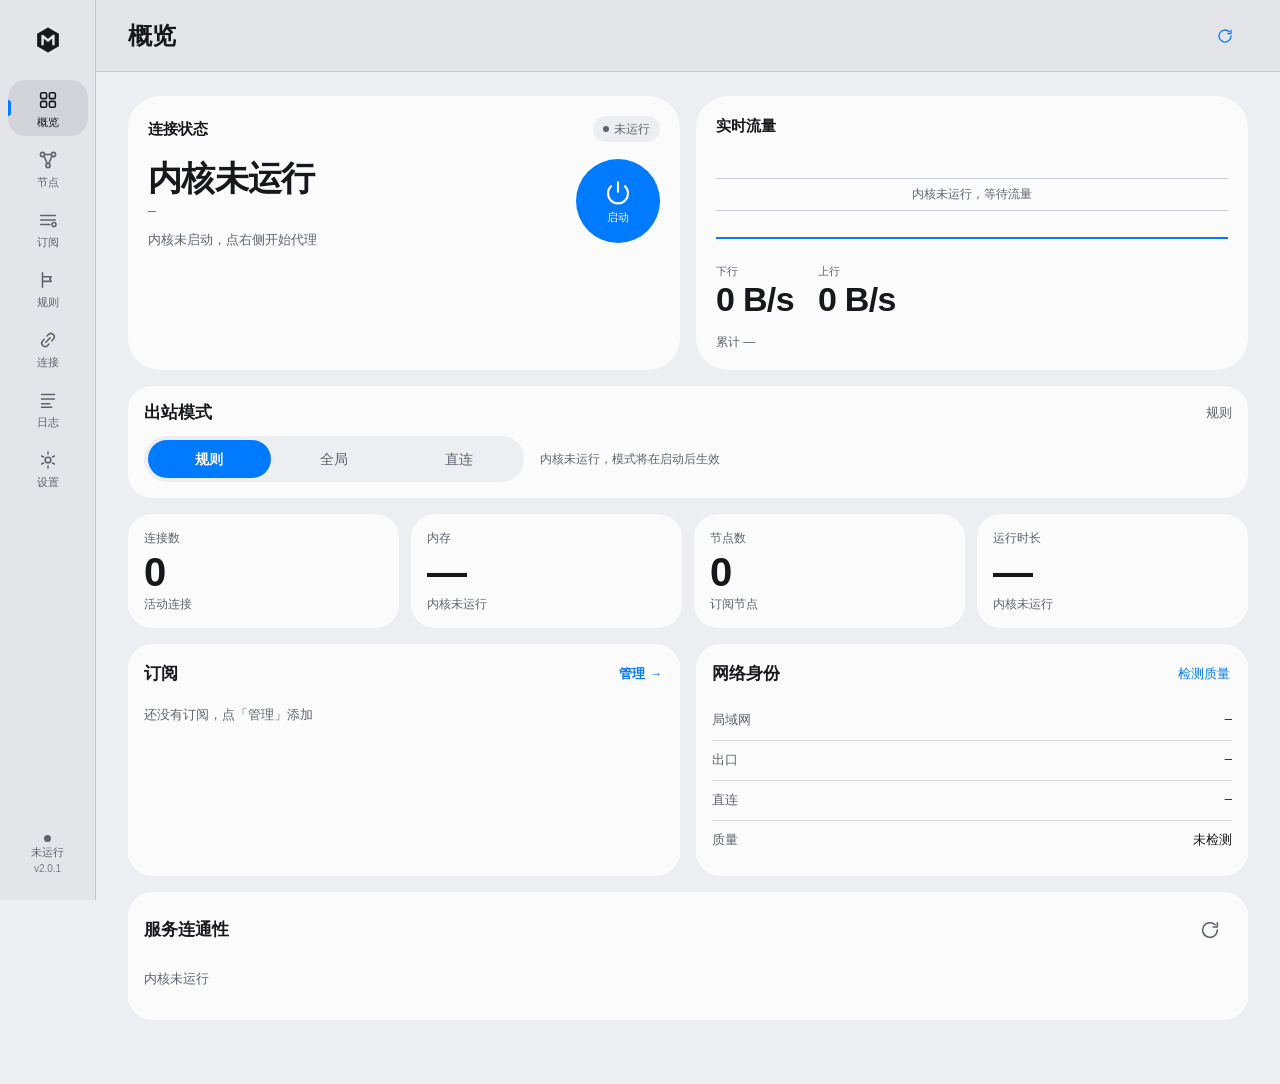
==== commit 298abbc0: "chore(release): 2.0.1 — 看门狗与 Merlin 安装修复 - 看门狗改为实测 iptables 规则；回环 apply 端点；Merlin nat-start 钩子 - 安装包" ====
--- a/web/index.html
+++ b/web/index.html
@@ -26,8 +26,8 @@
 })();
 </script>
 <title>Mihomo 魔方 · 路由面板</title>
-<link rel="stylesheet" href="css/tokens.css?v=2.0.0">
-<link rel="stylesheet" href="app.css?v=2.0.0">
+<link rel="stylesheet" href="css/tokens.css?v=2.0.1">
+<link rel="stylesheet" href="app.css?v=2.0.1">
 <link rel="icon" type="image/png" href="/icon-256.png">
 <link rel="apple-touch-icon" href="/icon-256.png">
 </head>
@@ -89,7 +89,7 @@
     <button class="rail-foot" id="railFoot" title="回到概览">
       <span class="dot" id="railDot"></span>
       <span class="rail-state" id="railState">未运行</span>
-      <span class="rail-ver" id="railVersion">v2.0.0</span>
+      <span class="rail-ver" id="railVersion">v2.0.1</span>
     </button>
   </aside>
 
@@ -117,20 +117,20 @@
 
 <noscript><p style="padding:24px">面板需要启用 JavaScript。</p></noscript>
 
-<script defer src="js/00-core.js?v=2.0.0"></script>
-<script defer src="js/10-store.js?v=2.0.0"></script>
-<script defer src="js/20-theme.js?v=2.0.0"></script>
-<script defer src="js/30-ui.js?v=2.0.0"></script>
-<script defer src="js/40-sched.js?v=2.0.0"></script>
-<script defer src="js/50-router.js?v=2.0.0"></script>
-<script defer src="js/views/overview.js?v=2.0.0"></script>
-<script defer src="js/views/nodes.js?v=2.0.0"></script>
-<script defer src="js/views/subs.js?v=2.0.0"></script>
-<script defer src="js/views/rules.js?v=2.0.0"></script>
-<script defer src="js/views/connections.js?v=2.0.0"></script>
-<script defer src="js/views/logs.js?v=2.0.0"></script>
-<script defer src="js/views/settings.js?v=2.0.0"></script>
-<script defer src="js/views/more.js?v=2.0.0"></script>
-<script defer src="js/90-main.js?v=2.0.0"></script>
+<script defer src="js/00-core.js?v=2.0.1"></script>
+<script defer src="js/10-store.js?v=2.0.1"></script>
+<script defer src="js/20-theme.js?v=2.0.1"></script>
+<script defer src="js/30-ui.js?v=2.0.1"></script>
+<script defer src="js/40-sched.js?v=2.0.1"></script>
+<script defer src="js/50-router.js?v=2.0.1"></script>
+<script defer src="js/views/overview.js?v=2.0.1"></script>
+<script defer src="js/views/nodes.js?v=2.0.1"></script>
+<script defer src="js/views/subs.js?v=2.0.1"></script>
+<script defer src="js/views/rules.js?v=2.0.1"></script>
+<script defer src="js/views/connections.js?v=2.0.1"></script>
+<script defer src="js/views/logs.js?v=2.0.1"></script>
+<script defer src="js/views/settings.js?v=2.0.1"></script>
+<script defer src="js/views/more.js?v=2.0.1"></script>
+<script defer src="js/90-main.js?v=2.0.1"></script>
 </body>
 </html>
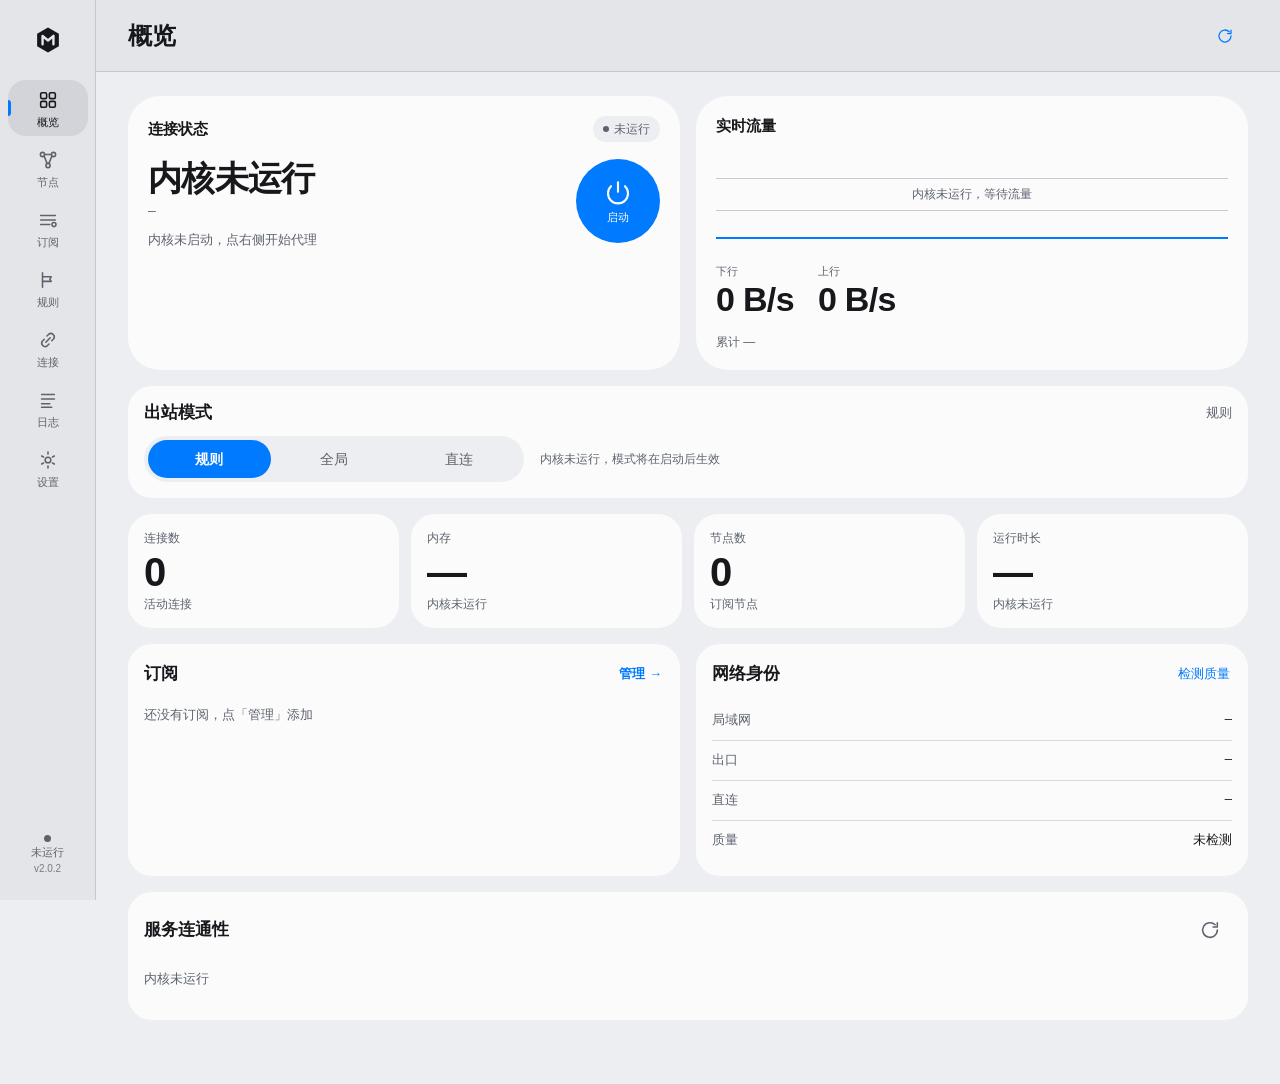
==== commit 69918a6a: "fix(engine): gnuton overcommit=2 时自动调整，Merlin ctl 精确匹配内核 - 引擎启动前检测 /proc/sys/vm/overcommit_memory，为 " ====
--- a/web/index.html
+++ b/web/index.html
@@ -26,8 +26,8 @@
 })();
 </script>
 <title>Mihomo 魔方 · 路由面板</title>
-<link rel="stylesheet" href="css/tokens.css?v=2.0.1">
-<link rel="stylesheet" href="app.css?v=2.0.1">
+<link rel="stylesheet" href="css/tokens.css?v=2.0.2">
+<link rel="stylesheet" href="app.css?v=2.0.2">
 <link rel="icon" type="image/png" href="/icon-256.png">
 <link rel="apple-touch-icon" href="/icon-256.png">
 </head>
@@ -89,7 +89,7 @@
     <button class="rail-foot" id="railFoot" title="回到概览">
       <span class="dot" id="railDot"></span>
       <span class="rail-state" id="railState">未运行</span>
-      <span class="rail-ver" id="railVersion">v2.0.1</span>
+      <span class="rail-ver" id="railVersion">v2.0.2</span>
     </button>
   </aside>
 
@@ -117,20 +117,20 @@
 
 <noscript><p style="padding:24px">面板需要启用 JavaScript。</p></noscript>
 
-<script defer src="js/00-core.js?v=2.0.1"></script>
-<script defer src="js/10-store.js?v=2.0.1"></script>
-<script defer src="js/20-theme.js?v=2.0.1"></script>
-<script defer src="js/30-ui.js?v=2.0.1"></script>
-<script defer src="js/40-sched.js?v=2.0.1"></script>
-<script defer src="js/50-router.js?v=2.0.1"></script>
-<script defer src="js/views/overview.js?v=2.0.1"></script>
-<script defer src="js/views/nodes.js?v=2.0.1"></script>
-<script defer src="js/views/subs.js?v=2.0.1"></script>
-<script defer src="js/views/rules.js?v=2.0.1"></script>
-<script defer src="js/views/connections.js?v=2.0.1"></script>
-<script defer src="js/views/logs.js?v=2.0.1"></script>
-<script defer src="js/views/settings.js?v=2.0.1"></script>
-<script defer src="js/views/more.js?v=2.0.1"></script>
-<script defer src="js/90-main.js?v=2.0.1"></script>
+<script defer src="js/00-core.js?v=2.0.2"></script>
+<script defer src="js/10-store.js?v=2.0.2"></script>
+<script defer src="js/20-theme.js?v=2.0.2"></script>
+<script defer src="js/30-ui.js?v=2.0.2"></script>
+<script defer src="js/40-sched.js?v=2.0.2"></script>
+<script defer src="js/50-router.js?v=2.0.2"></script>
+<script defer src="js/views/overview.js?v=2.0.2"></script>
+<script defer src="js/views/nodes.js?v=2.0.2"></script>
+<script defer src="js/views/subs.js?v=2.0.2"></script>
+<script defer src="js/views/rules.js?v=2.0.2"></script>
+<script defer src="js/views/connections.js?v=2.0.2"></script>
+<script defer src="js/views/logs.js?v=2.0.2"></script>
+<script defer src="js/views/settings.js?v=2.0.2"></script>
+<script defer src="js/views/more.js?v=2.0.2"></script>
+<script defer src="js/90-main.js?v=2.0.2"></script>
 </body>
 </html>
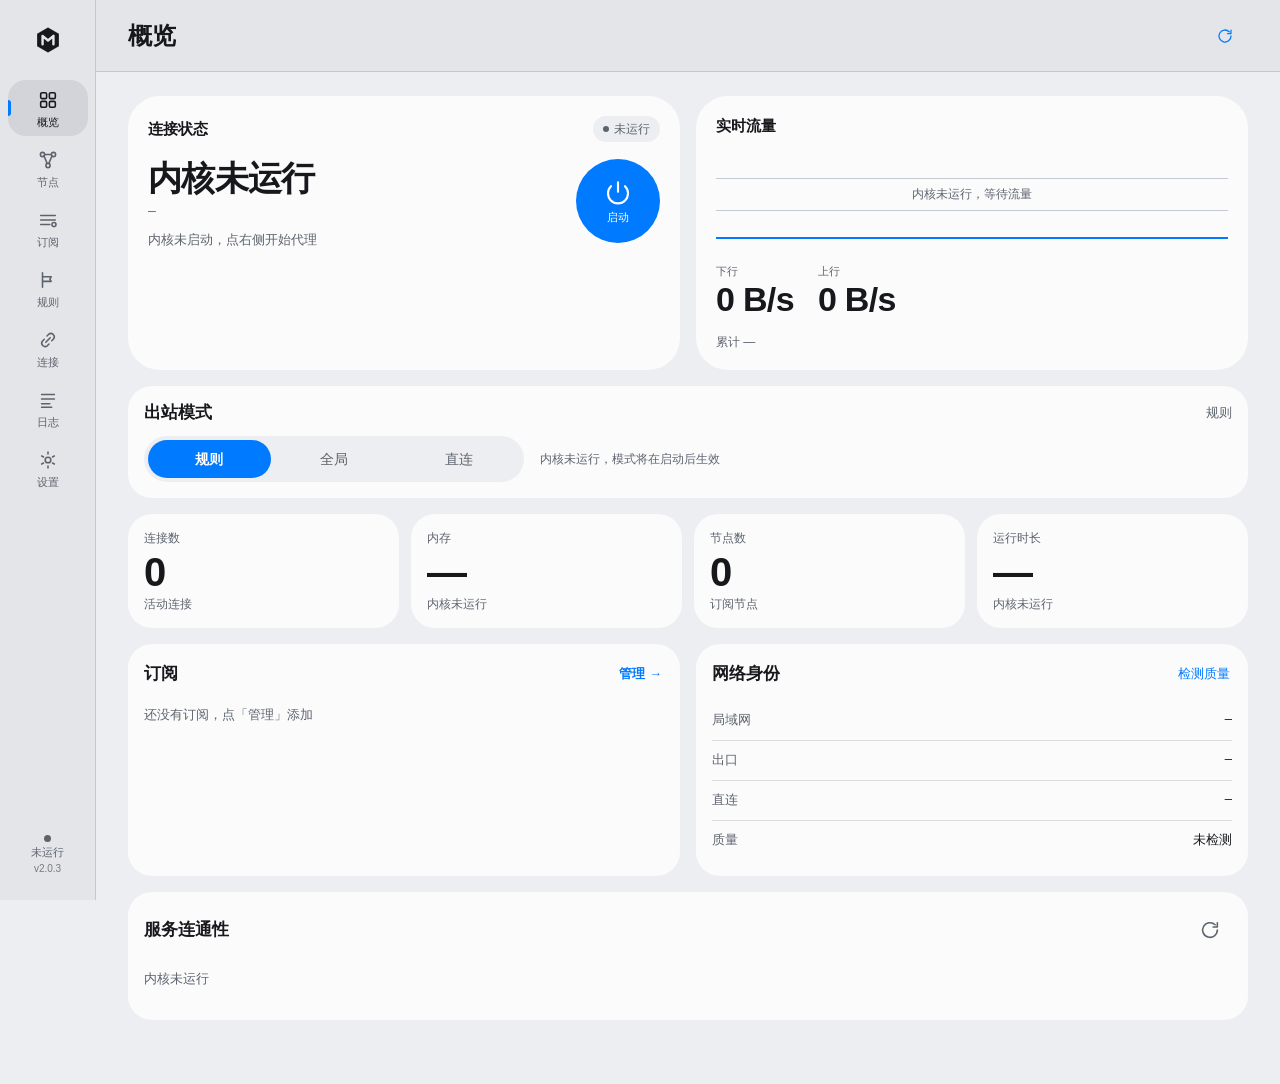
==== commit 32e26e43: "fix: GitHub 探测限流、内核信息缓存、日志级别即时生效 - 服务连通性 GitHub 改用 github.com/robots.txt，避免 api.github.com 限流显示受限 - " ====
--- a/web/index.html
+++ b/web/index.html
@@ -26,8 +26,8 @@
 })();
 </script>
 <title>Mihomo 魔方 · 路由面板</title>
-<link rel="stylesheet" href="css/tokens.css?v=2.0.2">
-<link rel="stylesheet" href="app.css?v=2.0.2">
+<link rel="stylesheet" href="css/tokens.css?v=2.0.3">
+<link rel="stylesheet" href="app.css?v=2.0.3">
 <link rel="icon" type="image/png" href="/icon-256.png">
 <link rel="apple-touch-icon" href="/icon-256.png">
 </head>
@@ -89,7 +89,7 @@
     <button class="rail-foot" id="railFoot" title="回到概览">
       <span class="dot" id="railDot"></span>
       <span class="rail-state" id="railState">未运行</span>
-      <span class="rail-ver" id="railVersion">v2.0.2</span>
+      <span class="rail-ver" id="railVersion">v2.0.3</span>
     </button>
   </aside>
 
@@ -117,20 +117,20 @@
 
 <noscript><p style="padding:24px">面板需要启用 JavaScript。</p></noscript>
 
-<script defer src="js/00-core.js?v=2.0.2"></script>
-<script defer src="js/10-store.js?v=2.0.2"></script>
-<script defer src="js/20-theme.js?v=2.0.2"></script>
-<script defer src="js/30-ui.js?v=2.0.2"></script>
-<script defer src="js/40-sched.js?v=2.0.2"></script>
-<script defer src="js/50-router.js?v=2.0.2"></script>
-<script defer src="js/views/overview.js?v=2.0.2"></script>
-<script defer src="js/views/nodes.js?v=2.0.2"></script>
-<script defer src="js/views/subs.js?v=2.0.2"></script>
-<script defer src="js/views/rules.js?v=2.0.2"></script>
-<script defer src="js/views/connections.js?v=2.0.2"></script>
-<script defer src="js/views/logs.js?v=2.0.2"></script>
-<script defer src="js/views/settings.js?v=2.0.2"></script>
-<script defer src="js/views/more.js?v=2.0.2"></script>
-<script defer src="js/90-main.js?v=2.0.2"></script>
+<script defer src="js/00-core.js?v=2.0.3"></script>
+<script defer src="js/10-store.js?v=2.0.3"></script>
+<script defer src="js/20-theme.js?v=2.0.3"></script>
+<script defer src="js/30-ui.js?v=2.0.3"></script>
+<script defer src="js/40-sched.js?v=2.0.3"></script>
+<script defer src="js/50-router.js?v=2.0.3"></script>
+<script defer src="js/views/overview.js?v=2.0.3"></script>
+<script defer src="js/views/nodes.js?v=2.0.3"></script>
+<script defer src="js/views/subs.js?v=2.0.3"></script>
+<script defer src="js/views/rules.js?v=2.0.3"></script>
+<script defer src="js/views/connections.js?v=2.0.3"></script>
+<script defer src="js/views/logs.js?v=2.0.3"></script>
+<script defer src="js/views/settings.js?v=2.0.3"></script>
+<script defer src="js/views/more.js?v=2.0.3"></script>
+<script defer src="js/90-main.js?v=2.0.3"></script>
 </body>
 </html>
